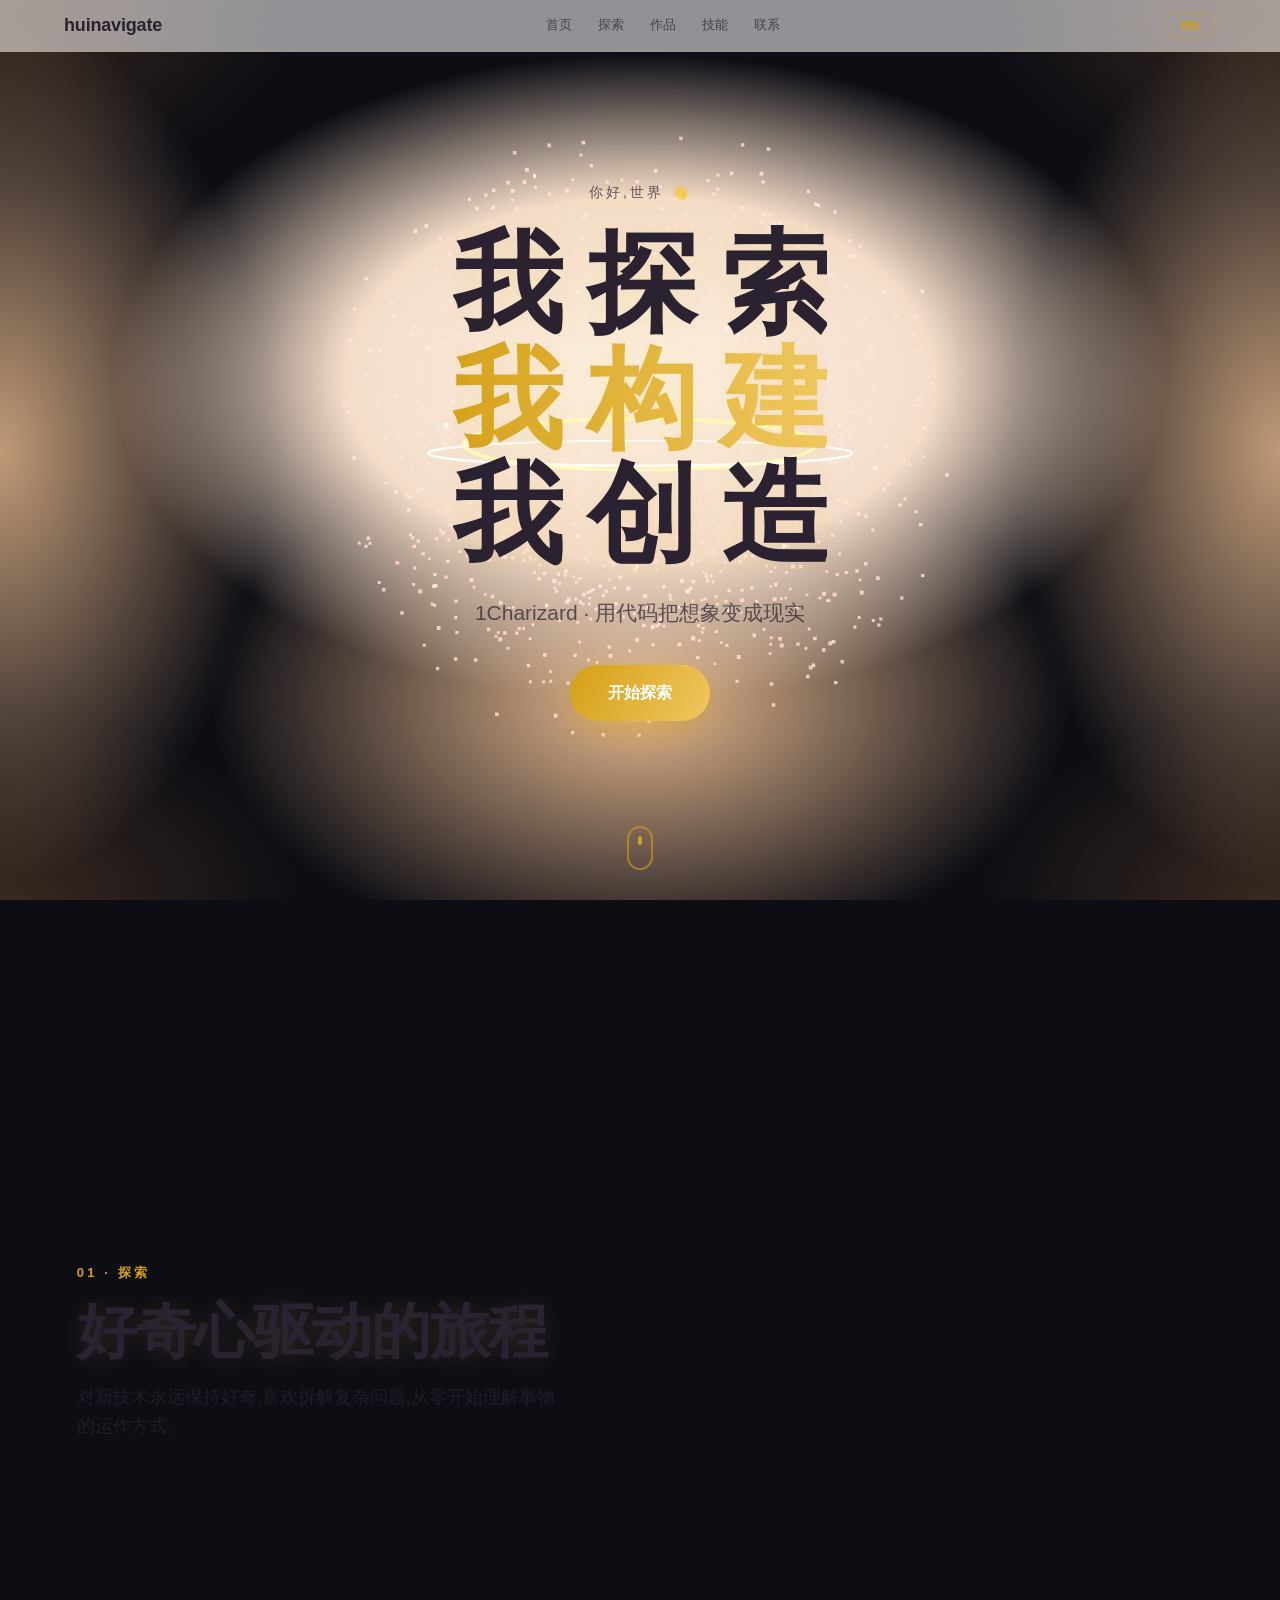
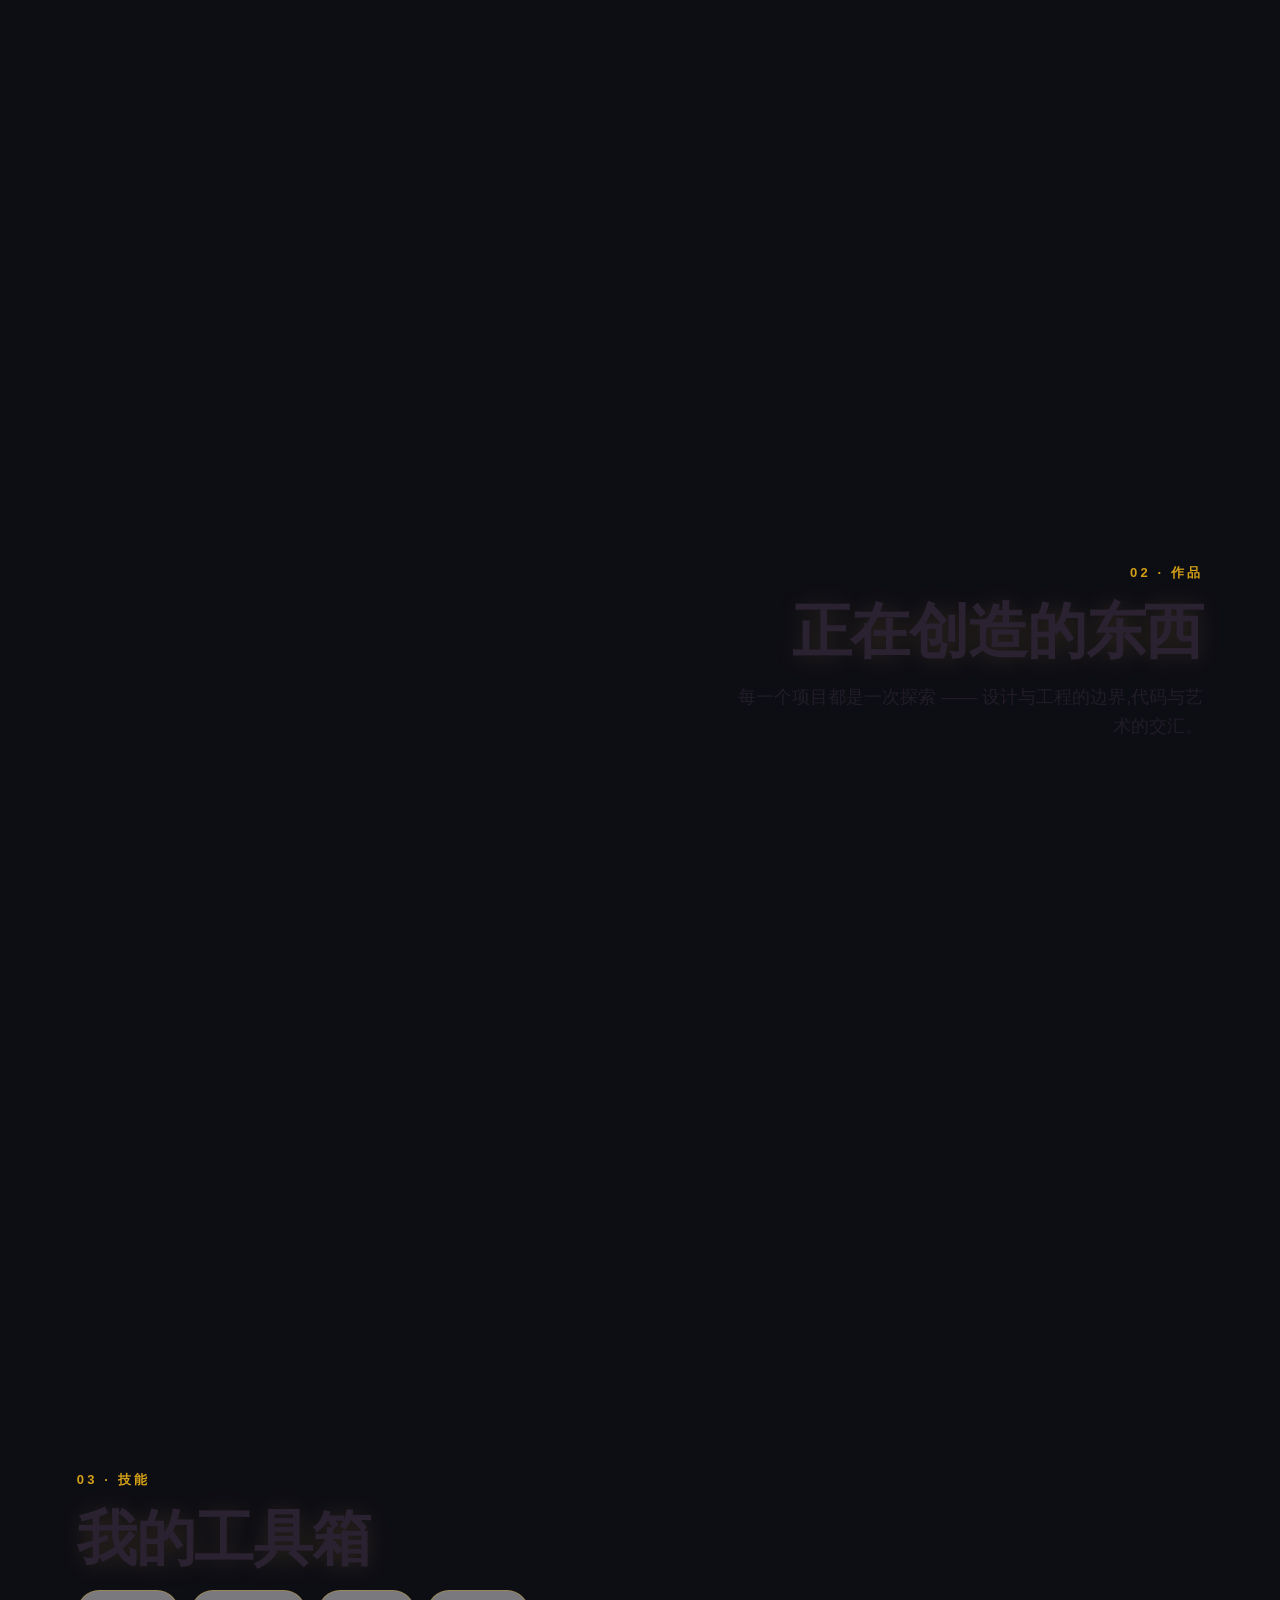
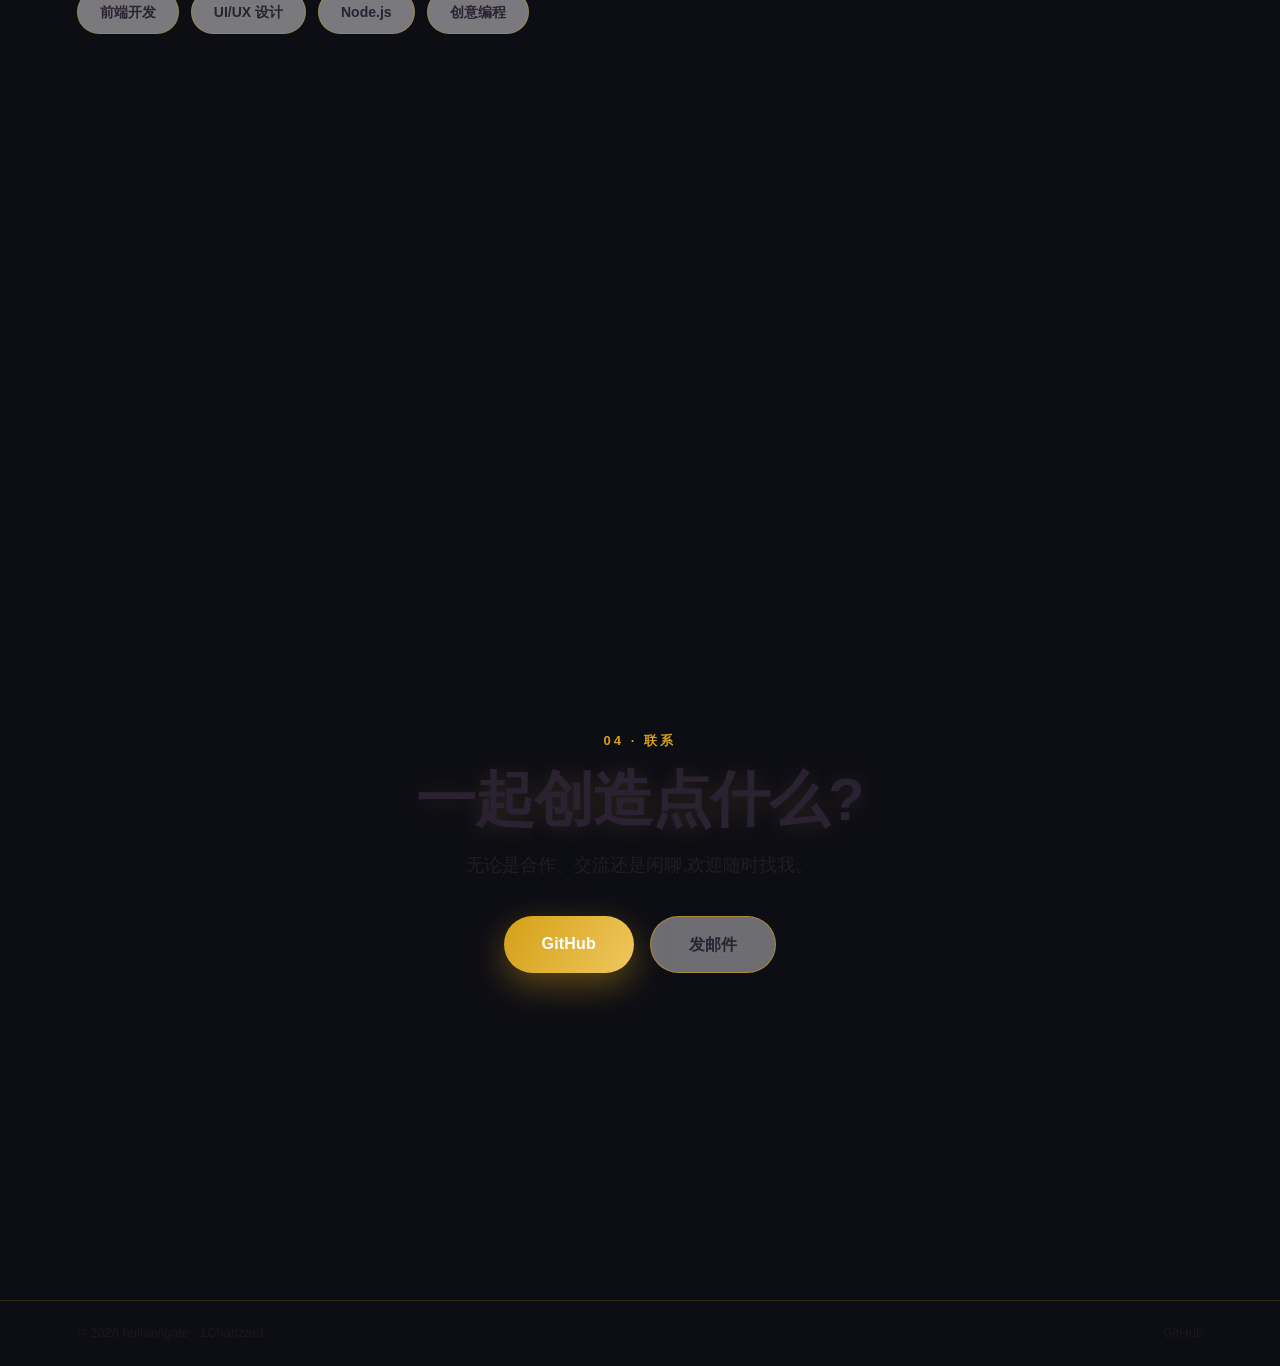
==== index.html @ be28b97f "v4: 3D particles + custom cursor + ripple + opening animation - three.js particle field (pink/gold/p" ====
<!DOCTYPE html>
<html lang="zh-CN">
<head>
  <meta charset="UTF-8">
  <meta name="viewport" content="width=device-width, initial-scale=1.0">
  <title>huinavigate — 1Charizard</title>
  <meta name="description" content="1Charizard 的沉浸式 3D 个人主页 — 探索、构建、创造。">
  <link rel="icon" href="data:image/svg+xml,<svg xmlns='http://www.w3.org/2000/svg' viewBox='0 0 100 100'><text y='.9em' font-size='90'>🪂</text></svg>">
  <link rel="stylesheet" href="styles.css">
</head>
<body>

  <!-- 全屏渐变背景(水晶感) -->
  <div class="bg-scene" aria-hidden="true"></div>
  <!-- 3D 粒子层 (three.js, 透明) -->
  <canvas id="scene-canvas" aria-hidden="true"></canvas>
  <!-- 金色光斑跟随 -->
  <div class="bg-glow-spot" aria-hidden="true"></div>
  <!-- 桌面端自定义光标 -->
  <div class="cursor" id="cursor" aria-hidden="true"><span></span></div>

  <!-- 加载幕布 + 进度 -->
  <div id="curtain" aria-hidden="true">
    <div class="curtain-inner">
      <span class="curtain-brand">huinavigate</span>
      <div class="curtain-bar"><i></i></div>
      <div class="curtain-pct" id="curtainPct">0%</div>
    </div>
  </div>

  <!-- 内容层 -->
  <main id="content" class="content">

    <!-- ============ CHAPTER 1 · HERO ============ -->
    <section class="chapter hero-ch" id="ch1" data-ch="0">
      <div class="ch-inner center">
        <p class="ch-eyebrow" data-i18n="hero.eyebrow">你好,世界 👋</p>
        <h1 class="ch-title">
          <span class="t-line"><span class="t-word" data-i18n="hero.line1">我 探 索</span></span>
          <span class="t-line"><span class="t-word grad" data-i18n="hero.line2">我 构 建</span></span>
          <span class="t-line"><span class="t-word" data-i18n="hero.line3">我 创 造</span></span>
        </h1>
        <p class="ch-sub" data-i18n="hero.sub">1Charizard · 用代码把想象变成现实</p>
        <div class="ch-cta">
          <a class="btn btn-primary" href="#ch2" data-i18n="hero.cta">开始探索</a>
        </div>
      </div>
      <div class="scroll-hint" aria-hidden="true"><span></span></div>
    </section>

    <!-- ============ CHAPTER 2 · EXPLORE ============ -->
    <section class="chapter ch2" id="ch2" data-ch="1">
      <div class="ch-inner left">
        <p class="ch-tag" data-i18n="ch2.tag">01 · 探索</p>
        <h2 class="ch-heading" data-i18n="ch2.title">好奇心驱动的旅程</h2>
        <p class="ch-desc" data-i18n="ch2.desc">对新技术永远保持好奇,喜欢拆解复杂问题,从零开始理解事物的运作方式。</p>
      </div>
    </section>

    <!-- ============ CHAPTER 3 · WORKS ============ -->
    <section class="chapter ch3" id="ch3" data-ch="2">
      <div class="ch-inner right">
        <p class="ch-tag" data-i18n="ch3.tag">02 · 作品</p>
        <h2 class="ch-heading" data-i18n="ch3.title">正在创造的东西</h2>
        <p class="ch-desc" data-i18n="ch3.desc">每一个项目都是一次探索 —— 设计与工程的边界,代码与艺术的交汇。</p>
      </div>
    </section>

    <!-- ============ CHAPTER 4 · SKILLS ============ -->
    <section class="chapter ch4" id="ch4" data-ch="3">
      <div class="ch-inner left">
        <p class="ch-tag" data-i18n="ch4.tag">03 · 技能</p>
        <h2 class="ch-heading" data-i18n="ch4.title">我的工具箱</h2>
        <div class="skill-chips">
          <span class="chip" data-i18n="skills.s1">前端开发</span>
          <span class="chip" data-i18n="skills.s2">UI/UX 设计</span>
          <span class="chip" data-i18n="skills.s3">Node.js</span>
          <span class="chip" data-i18n="skills.s4">创意编程</span>
        </div>
      </div>
    </section>

    <!-- ============ CHAPTER 5 · CONTACT ============ -->
    <section class="chapter ch5" id="ch5" data-ch="4">
      <div class="ch-inner center">
        <p class="ch-tag" data-i18n="ch5.tag">04 · 联系</p>
        <h2 class="ch-heading" data-i18n="ch5.title">一起创造点什么?</h2>
        <p class="ch-desc" data-i18n="ch5.desc">无论是合作、交流还是闲聊,欢迎随时找我。</p>
        <div class="ch-cta">
          <a class="btn btn-primary" href="https://github.com/1Charizard" target="_blank" rel="noopener">GitHub</a>
          <a class="btn btn-ghost" href="mailto:1Charizard@users.noreply.github.com" data-i18n="ch5.email">发邮件</a>
        </div>
      </div>
    </section>

    <!-- 导航(吸顶) -->
    <header class="nav" id="nav">
      <nav class="nav-inner">
        <a class="nav-logo" href="#ch1">huinavigate</a>
        <div class="nav-links">
          <a href="#ch1" data-i18n="nav.home">首页</a>
          <a href="#ch2" data-i18n="nav.explore">探索</a>
          <a href="#ch3" data-i18n="nav.works">作品</a>
          <a href="#ch4" data-i18n="nav.skills">技能</a>
          <a href="#ch5" data-i18n="nav.contact">联系</a>
        </div>
        <div class="nav-right">
          <button class="lang-toggle" id="langToggle" aria-label="切换语言">EN</button>
        </div>
      </nav>
    </header>

    <footer class="footer">
      <p>© <span id="year"></span> huinavigate · 1Charizard</p>
      <p><a href="https://github.com/1Charizard" target="_blank" rel="noopener">GitHub</a></p>
    </footer>
  </main>

  <!-- GSAP (UMD: attaches to window) — plain scripts -->
  <script src="vendor/gsap.js"></script>
  <script src="vendor/ScrollTrigger.js"></script>
  <!-- 3D 场景 + 背景渐变 (ESM, three via relative path) -->
  <script type="module" src="scene.js"></script>
  <!-- 界面逻辑 (plain script: loading / i18n / nav / cursor / ripple) -->
  <script src="main.js"></script>
</body>
</html>
---- styles.css ----
/* ============================================================
   huinavigate — 粉嫩水晶渐变个人主页
   全面屏渐变背景(外深内亮、四面水晶感晕染)+ 金色点缀
   ============================================================ */
:root {
  --font: -apple-system, BlinkMacSystemFont, "SF Pro Display", "SF Pro Text",
          "Helvetica Neue", "PingFang SC", "Hiragino Sans GB",
          "Microsoft YaHei", "Segoe UI", Roboto, sans-serif;

  /* 背景渐变主色(滚动时会通过 JS 更新) */
  --bg-corner: #1a1a24;        /* 四角深色 */
  --bg-edge: #8b9bb2;          /* 边缘灰蓝晕 */
  --bg-glow: #eadee2;          /* 中心粉白 */
  --bg-pink: #e7d3c9;          /* 粉肤 */
  --bg-rose: #d8bcd1;          /* 粉红 */

  /* 文字(粉底上清晰) */
  --ink: #2a2230;
  --ink-soft: rgba(42, 34, 48, 0.72);
  --ink-faint: rgba(42, 34, 48, 0.5);

  /* 金色点缀 */
  --gold: #d4a017;
  --gold-light: #f0c75e;
  --gold-soft: rgba(212, 160, 23, 0.18);

  --nav-h: 52px;
}

* { margin: 0; padding: 0; box-sizing: border-box; }

html { scroll-behavior: smooth; }

body {
  font-family: var(--font);
  background: #0d0d14;
  color: var(--ink);
  line-height: 1.6;
  -webkit-font-smoothing: antialiased;
  overflow-x: hidden;
  min-height: 100vh;
  transition: background 0.6s ease;
}

a { color: inherit; text-decoration: none; }
button { font-family: inherit; cursor: pointer; border: none; background: none; }
::selection { background: var(--gold); color: #fff; }

/* ============================================================
   全面屏渐变背景(水晶感: 外深内亮 + 四面边缘晕染)
   多层 radial-gradient 叠加, JS 滚动驱动变色
   ============================================================ */
.bg-scene {
  position: fixed; inset: 0; z-index: -2;
  background:
    /* 中心粉嫩亮区(主光) */
    radial-gradient(ellipse 55% 48% at 50% 42%,
      var(--bg-glow) 0%, var(--bg-pink) 42%, transparent 75%),
    /* 粉红晕染(下部) */
    radial-gradient(ellipse 48% 42% at 50% 78%,
      var(--bg-rose) 0%, transparent 70%),
    /* 左缘水晶晕 */
    radial-gradient(ellipse 26% 60% at 0% 50%,
      var(--bg-edge) 0%, transparent 80%),
    /* 右缘水晶晕 */
    radial-gradient(ellipse 26% 60% at 100% 50%,
      var(--bg-edge) 0%, transparent 80%),
    /* 四角深色压边 */
    radial-gradient(ellipse 34% 30% at 0% 0%, var(--bg-corner) 0%, transparent 70%),
    radial-gradient(ellipse 34% 30% at 100% 0%, var(--bg-corner) 0%, transparent 70%),
    radial-gradient(ellipse 34% 30% at 0% 100%, var(--bg-corner) 0%, transparent 70%),
    radial-gradient(ellipse 34% 30% at 100% 100%, var(--bg-corner) 0%, transparent 70%),
    /* 基底 */
    #0d0d14;
  transition: opacity 0.8s ease;
}

/* 鼠标光斑(金色柔光,JS 跟随) */
.bg-glow-spot {
  position: fixed; inset: 0; z-index: -1;
  pointer-events: none;
  background: radial-gradient(340px circle at var(--mx, 50%) var(--my, 40%),
    rgba(240, 199, 94, 0.10) 0%, transparent 70%);
  transition: background 0.15s ease;
}

/* 3D 粒子 canvas(渐变之上,内容之下) */
#scene-canvas {
  position: fixed; inset: 0; z-index: -1;
  width: 100%; height: 100%;
  display: block;
  pointer-events: none;
}
/* WebGL 不可用时隐藏 canvas */
body.no-scene #scene-canvas { display: none; }

/* 背景入场:暗 → 亮 光效扩散(配合幕布消失) */
.bg-scene {
  animation: scene-in 1.8s cubic-bezier(0.16, 1, 0.3, 1) 0.2s backwards;
}
@keyframes scene-in {
  from { opacity: 0; transform: scale(1.12); filter: brightness(0.4); }
  to { opacity: 1; transform: scale(1); filter: brightness(1); }
}

/* ============================================================
   加载幕布
   ============================================================ */
#curtain {
  position: fixed; inset: 0; z-index: 3000;
  background: linear-gradient(160deg, #1a1a24 0%, #2a2230 55%, #3a2a33 100%);
  display: flex; align-items: center; justify-content: center;
  transition: transform 1s cubic-bezier(0.77, 0, 0.18, 1) 0.15s;
}
#curtain.done { transform: translateY(-100%); }
.curtain-inner { text-align: center; }
.curtain-brand {
  font-size: clamp(34px, 7vw, 64px);
  font-weight: 800; letter-spacing: -0.02em;
  background: linear-gradient(120deg, #f0c75e 20%, #eadee2 50%, #d8bcd1 80%);
  background-size: 200% auto;
  -webkit-background-clip: text; background-clip: text;
  -webkit-text-fill-color: transparent;
  animation: shimmer-text 2.4s linear infinite;
}
@keyframes shimmer-text { to { background-position: 200% center; } }
.curtain-bar {
  width: 220px; height: 3px; margin: 20px auto 0; border-radius: 3px;
  background: rgba(255, 255, 255, 0.12); overflow: hidden;
}
.curtain-bar i {
  display: block; width: 40%; height: 100%; border-radius: 3px;
  background: linear-gradient(90deg, transparent, #f0c75e, transparent);
  animation: bar-slide 1.1s ease-in-out infinite;
}
@keyframes bar-slide { 0% { transform: translateX(-120%); } 100% { transform: translateX(320%); } }
.curtain-pct {
  margin-top: 14px; font-size: 13px; letter-spacing: 0.3em;
  color: rgba(255, 255, 255, 0.5); font-variant-numeric: tabular-nums;
}

/* ============================================================
   内容层
   ============================================================ */
.content {
  position: relative; z-index: 1;
  opacity: 0;
  transition: opacity 0.8s ease;
}
.content.entered { opacity: 1; }

/* ============================================================
   章节
   ============================================================ */
.chapter {
  position: relative;
  min-height: 100vh;
  display: flex; align-items: center;
  padding: 0 clamp(20px, 6vw, 90px);
}
.ch-inner { max-width: 640px; pointer-events: auto; }

.ch-inner.center { margin: 0 auto; text-align: center; }
.ch-inner.left { margin-right: auto; }
.ch-inner.right { margin-left: auto; text-align: right; }

.ch-eyebrow {
  display: inline-block; font-size: 14px; letter-spacing: 0.22em;
  text-transform: uppercase; color: var(--ink-soft);
  margin-bottom: 22px;
}
.ch-title {
  font-size: clamp(52px, 9vw, 110px);
  font-weight: 800; line-height: 1.05; letter-spacing: -0.03em;
  color: var(--ink);
  text-shadow: 0 2px 30px rgba(240, 199, 94, 0.18);
}
.t-line { display: block; overflow: hidden; }
.t-word {
  display: inline-block;
  opacity: 0; transform: translateY(110%);
  animation: line-up 0.9s cubic-bezier(0.16, 1, 0.3, 1) forwards;
  animation-delay: calc(var(--i, 0) * 0.14s + 2.2s);
}
.t-line:nth-child(1) .t-word { --i: 1; }
.t-line:nth-child(2) .t-word { --i: 2; }
.t-line:nth-child(3) .t-word { --i: 3; }
@keyframes line-up {
  from { transform: translateY(110%); opacity: 0; }
  to { transform: translateY(0); opacity: 1; }
}
.t-word.grad {
  background: linear-gradient(90deg, #d4a017, #f0c75e, #d8bcd1, #d4a017);
  background-size: 300% 100%;
  -webkit-background-clip: text; background-clip: text;
  -webkit-text-fill-color: transparent;
  animation: line-up 0.9s cubic-bezier(0.16, 1, 0.3, 1) forwards, grad-flow 6s linear infinite;
  animation-delay: calc(var(--i, 0) * 0.14s + 2.2s), 3.2s;
}
@keyframes grad-flow { to { background-position: 300% center; } }

.ch-sub {
  margin-top: 24px; font-size: clamp(16px, 2.2vw, 21px);
  color: var(--ink-soft);
  opacity: 0; animation: fade-up 0.8s ease 3.0s forwards;
}
@keyframes fade-up { from { opacity: 0; transform: translateY(14px); } to { opacity: 1; transform: none; } }

.ch-tag {
  font-size: 13px; font-weight: 700; letter-spacing: 0.24em;
  text-transform: uppercase; color: var(--gold); margin-bottom: 14px;
  display: inline-block;
}
.ch-heading {
  font-size: clamp(34px, 5.4vw, 60px);
  font-weight: 800; letter-spacing: -0.02em; line-height: 1.12;
  color: var(--ink);
  text-shadow: 0 2px 24px rgba(240, 199, 94, 0.14);
  margin-bottom: 18px;
}
.ch-desc {
  color: var(--ink-soft);
  font-size: clamp(15px, 1.8vw, 18px);
  max-width: 480px;
}
.ch-inner.right .ch-desc { margin-left: auto; }

/* 技能 chips */
.skill-chips { display: flex; flex-wrap: wrap; gap: 12px; margin-top: 10px; }
.chip {
  font-size: 14px; font-weight: 600;
  color: var(--ink);
  background: rgba(255, 255, 255, 0.45);
  border: 1px solid rgba(212, 160, 23, 0.35);
  -webkit-backdrop-filter: blur(12px); backdrop-filter: blur(12px);
  padding: 10px 22px; border-radius: 980px;
  transition: transform 0.3s ease, background 0.3s ease, box-shadow 0.3s ease, border-color 0.3s ease;
}
.chip:hover {
  transform: translateY(-3px) scale(1.04);
  background: rgba(240, 199, 94, 0.22);
  border-color: var(--gold);
  box-shadow: 0 10px 30px rgba(212, 160, 23, 0.25);
}

/* 按钮(玻璃拟态 + 金色描边) */
.ch-cta { margin-top: 36px; display: flex; gap: 16px; justify-content: center; flex-wrap: wrap; }
.ch-inner.left .ch-cta, .ch-inner.right .ch-cta { justify-content: flex-start; }
.btn {
  display: inline-block; padding: 15px 38px; border-radius: 980px;
  font-size: 16px; font-weight: 600; letter-spacing: 0.01em;
  transition: transform 0.3s cubic-bezier(0.16, 1, 0.3, 1), box-shadow 0.3s ease, background 0.3s ease;
  opacity: 0; animation: fade-up 0.8s ease 3.4s forwards;
}
.btn-primary {
  background: linear-gradient(120deg, #d4a017, #f0c75e);
  color: #fff;
  box-shadow: 0 12px 34px rgba(212, 160, 23, 0.4);
}
.btn-primary:hover {
  transform: scale(1.05);
  box-shadow: 0 18px 46px rgba(240, 199, 94, 0.55);
  filter: brightness(1.05);
}
.btn-ghost {
  border: 1.5px solid rgba(212, 160, 23, 0.6);
  color: var(--ink);
  background: rgba(255, 255, 255, 0.4);
  -webkit-backdrop-filter: blur(10px); backdrop-filter: blur(10px);
}
.btn-ghost:hover {
  background: rgba(240, 199, 94, 0.2);
  transform: scale(1.05);
  border-color: var(--gold);
}

/* 滚动指示器(金色) */
.scroll-hint {
  position: absolute; bottom: 30px; left: 50%; transform: translateX(-50%);
  width: 26px; height: 44px; border: 2px solid rgba(212, 160, 23, 0.6);
  border-radius: 20px; display: flex; justify-content: center; padding-top: 8px;
  opacity: 0; animation: fade-in 1s ease 3.6s forwards;
}
@keyframes fade-in { to { opacity: 1; } }
.scroll-hint span {
  width: 4px; height: 9px; border-radius: 4px; background: var(--gold);
  animation: scroll-dot 1.6s ease-in-out infinite;
}
@keyframes scroll-dot {
  0% { transform: translateY(0); opacity: 1; }
  70% { transform: translateY(16px); opacity: 0; }
  100% { transform: translateY(0); opacity: 0; }
}

/* ============================================================
   导航(毛玻璃 + 粉底适配)
   ============================================================ */
.nav {
  position: fixed; top: 0; left: 0; right: 0; z-index: 2000;
  height: var(--nav-h);
  background: rgba(255, 255, 255, 0.55);
  -webkit-backdrop-filter: saturate(180%) blur(18px);
  backdrop-filter: saturate(180%) blur(18px);
  border-bottom: 1px solid rgba(212, 160, 23, 0.18);
  opacity: 0; transform: translateY(-8px);
  transition: opacity 0.6s ease 2.6s, transform 0.6s ease 2.6s, background 0.3s ease;
}
body.ready .nav { opacity: 1; transform: none; }
.nav.scrolled { background: rgba(255, 255, 255, 0.75); box-shadow: 0 4px 24px rgba(212, 160, 23, 0.1); }
.nav-inner {
  max-width: 1200px; height: 100%; margin: 0 auto; padding: 0 24px;
  display: flex; align-items: center; justify-content: space-between; gap: 20px;
}
.nav-logo { font-size: 18px; font-weight: 800; letter-spacing: -0.01em; color: var(--ink); }
.nav-links { display: flex; gap: 26px; }
.nav-links a {
  font-size: 13px; color: var(--ink-soft);
  position: relative; padding: 4px 0;
  transition: color 0.25s ease;
}
.nav-links a::after {
  content: ""; position: absolute; left: 0; bottom: -2px;
  width: 100%; height: 2px; border-radius: 2px;
  background: var(--gold);
  transform: scaleX(0); transform-origin: right;
  transition: transform 0.3s cubic-bezier(0.65, 0, 0.35, 1);
}
.nav-links a:hover { color: var(--ink); }
.nav-links a:hover::after { transform: scaleX(1); transform-origin: left; }
.nav-right { display: flex; align-items: center; }
.lang-toggle {
  font-size: 13px; font-weight: 700; color: var(--gold);
  border: 1px solid rgba(212, 160, 23, 0.5);
  padding: 5px 16px; border-radius: 980px;
  transition: background 0.25s ease, color 0.25s ease;
}
.lang-toggle:hover { background: var(--gold); color: #fff; }

/* ============================================================
   页脚
   ============================================================ */
.footer {
  position: relative; z-index: 1;
  display: flex; justify-content: space-between; align-items: center;
  gap: 12px; flex-wrap: wrap;
  padding: 22px clamp(20px, 6vw, 90px);
  color: var(--ink-faint); font-size: 13px;
  border-top: 1px solid rgba(212, 160, 23, 0.18);
}
.footer a:hover { color: var(--gold); }

/* ============================================================
   Reduced motion
   ============================================================ */
@media (prefers-reduced-motion: reduce) {
  * { animation-duration: 0.01ms !important; animation-iteration-count: 1 !important; transition-duration: 0.01ms !important; }
  .t-word, .ch-sub, .btn, .scroll-hint, .nav { opacity: 1; transform: none; }
}

/* ============================================================
   自定义光标(桌面端, JS 启用 has-cursor)
   ============================================================ */
body.has-cursor, body.has-cursor * { cursor: none !important; }

.cursor {
  position: fixed; top: 0; left: 0;
  width: 44px; height: 44px;
  z-index: 4000;
  pointer-events: none;
  opacity: 0;
  transition: opacity 0.4s ease;
}
body.ready .cursor { opacity: 1; }
.cursor span {
  position: absolute; inset: 0;
  border: 1.6px solid rgba(240, 199, 94, 0.85);
  border-radius: 50%;
  transition: transform 0.3s cubic-bezier(0.16, 1, 0.3, 1), border-color 0.3s ease, background 0.3s ease;
}
/* 中心小点 */
.cursor::after {
  content: ""; position: absolute;
  width: 5px; height: 5px; border-radius: 50%;
  background: #f0c75e;
  top: 50%; left: 50%;
  transform: translate(-50%, -50%);
  transition: transform 0.25s ease;
}
.cursor.cursor-hover span {
  transform: scale(1.5);
  border-color: #f0c75e;
  background: rgba(240, 199, 94, 0.12);
}
.cursor.cursor-down span {
  transform: scale(0.8);
  background: rgba(240, 199, 94, 0.3);
}

/* ============================================================
   按钮波纹(点击)
   ============================================================ */
.btn, .chip, .lang-toggle { position: relative; overflow: hidden; }
.ripple {
  position: absolute;
  border-radius: 50%;
  background: radial-gradient(circle, rgba(240, 199, 94, 0.5) 0%, rgba(240, 199, 94, 0) 70%);
  transform: scale(0);
  animation: ripple 0.6s ease-out forwards;
  pointer-events: none;
}
@keyframes ripple {
  to { transform: scale(1); opacity: 0; }
}

/* 按钮悬停增强(弹性 + 金色光) */
.btn-primary:hover { animation: btn-pulse 0.5s ease; }
@keyframes btn-pulse {
  0% { transform: scale(1); }
  40% { transform: scale(1.06); }
  100% { transform: scale(1.04); }
}

/* 触屏设备禁用自定义光标 */
@media (pointer: coarse) {
  .cursor { display: none !important; }
  body.has-cursor, body.has-cursor * { cursor: auto !important; }
}
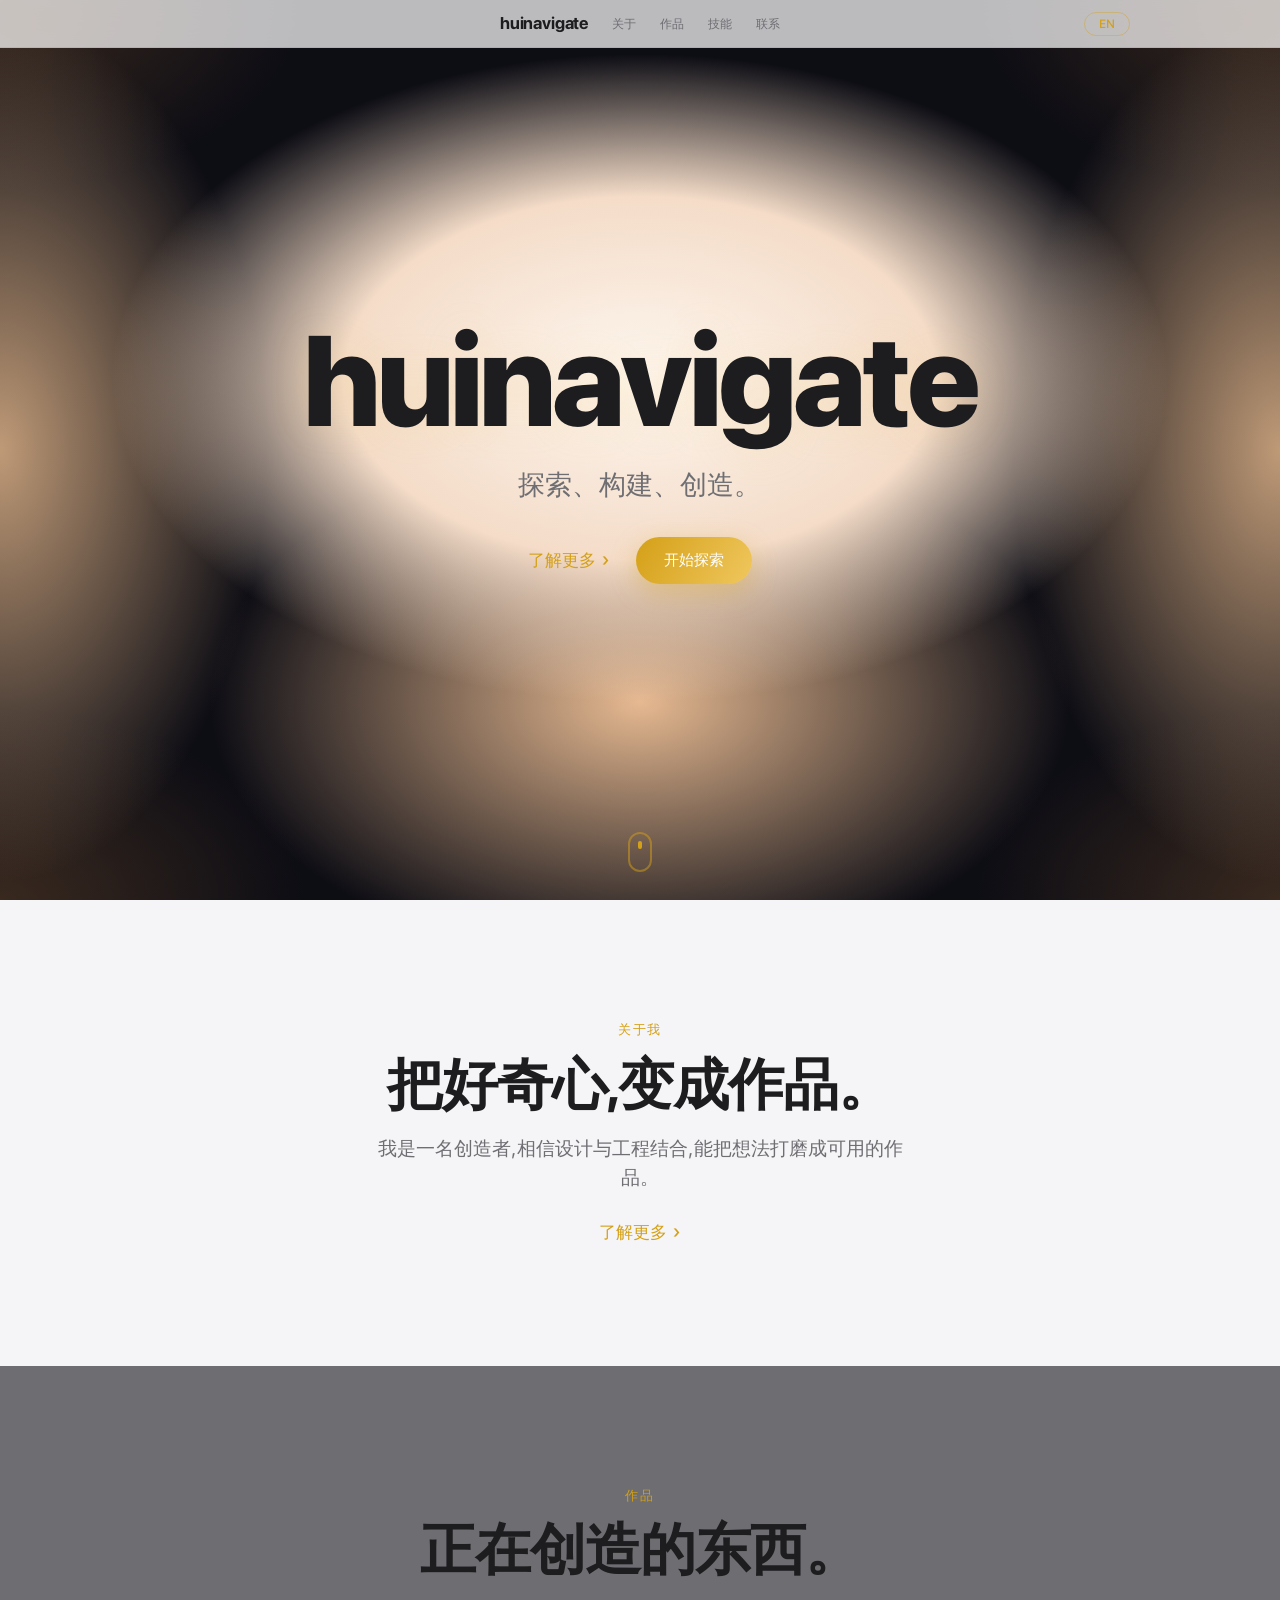
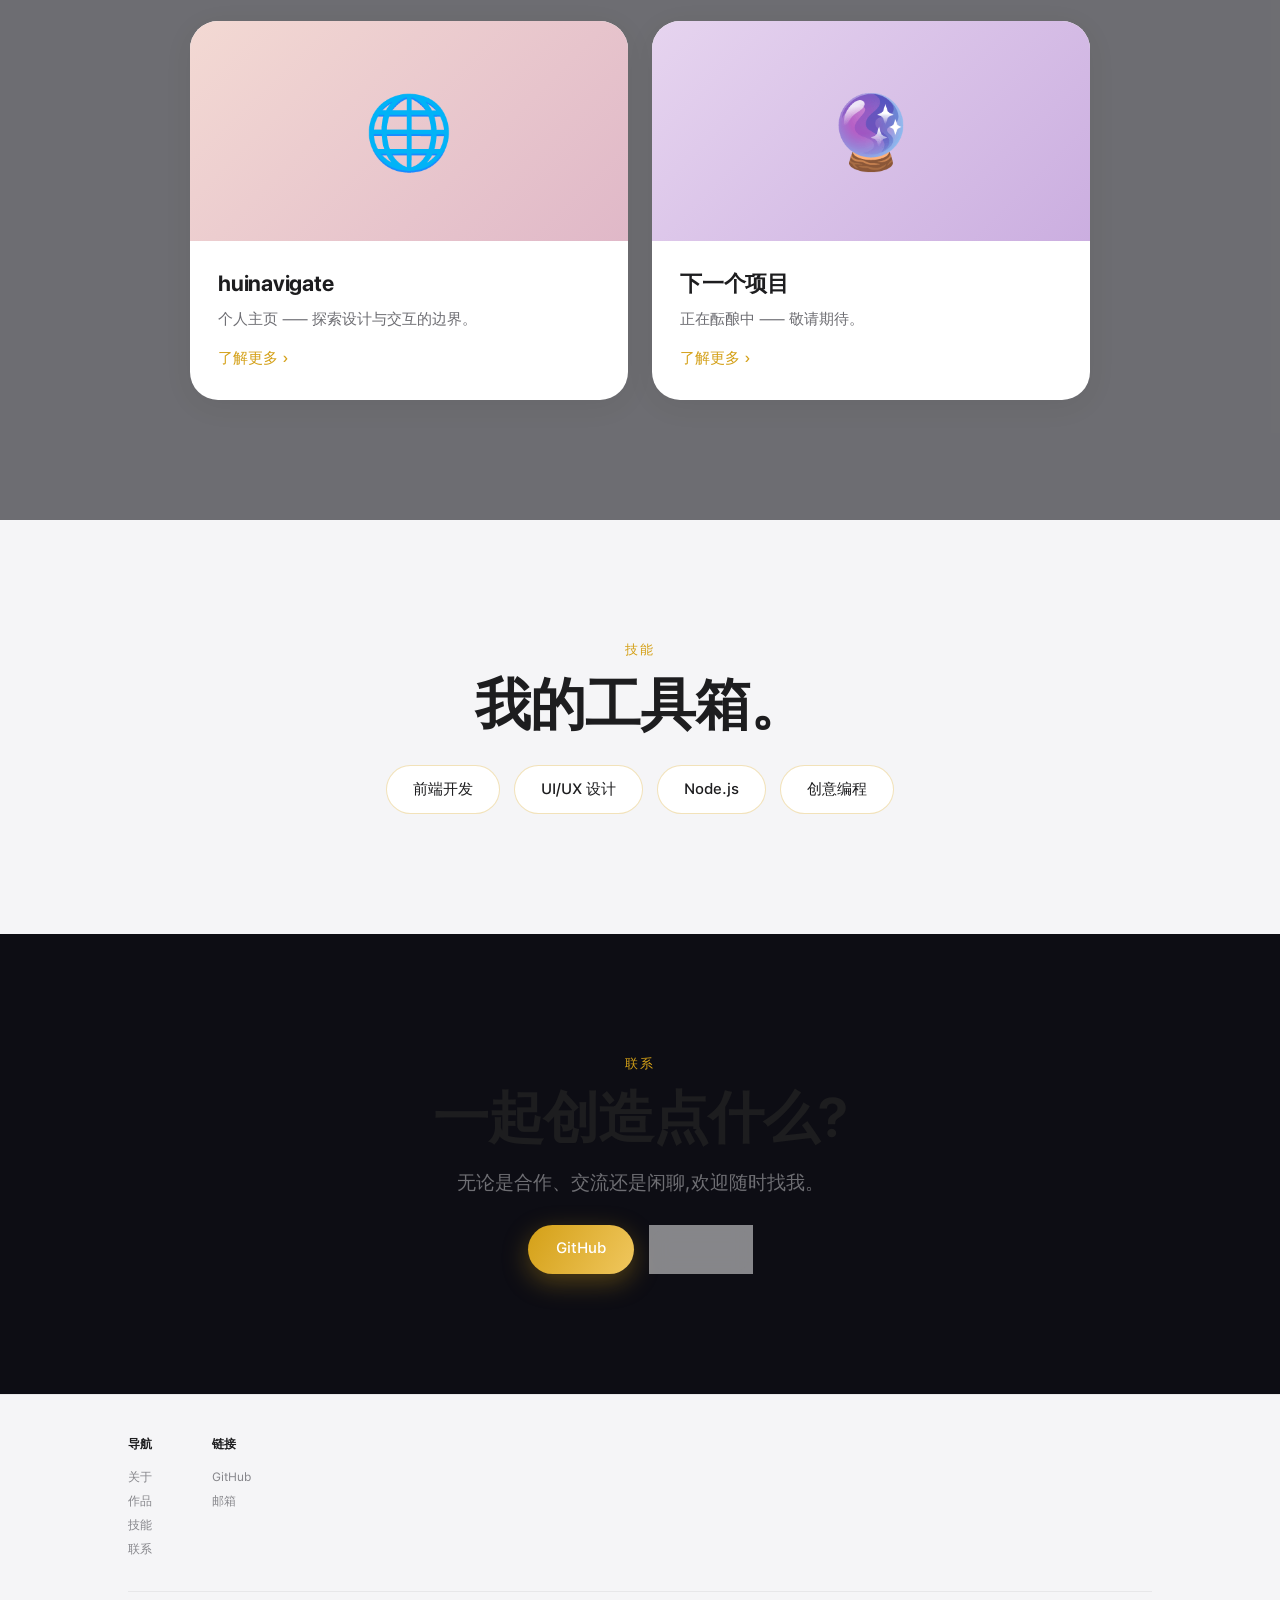
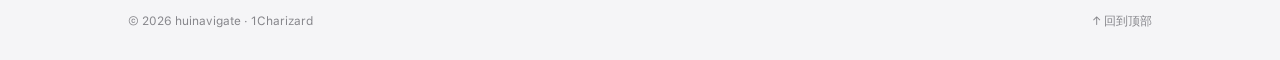
==== commit 4484e606: "v5: Apple-style layout + SF Pro fonts + pink-gold palette - SF Pro Display (Regular/Bold/Heavy) + SF" ====
--- a/index.html
+++ b/index.html
@@ -4,74 +4,96 @@
   <meta charset="UTF-8">
   <meta name="viewport" content="width=device-width, initial-scale=1.0">
   <title>huinavigate — 1Charizard</title>
-  <meta name="description" content="1Charizard 的沉浸式 3D 个人主页 — 探索、构建、创造。">
+  <meta name="description" content="huinavigate — 探索、构建、创造。1Charizard 的个人主页。">
   <link rel="icon" href="data:image/svg+xml,<svg xmlns='http://www.w3.org/2000/svg' viewBox='0 0 100 100'><text y='.9em' font-size='90'>🪂</text></svg>">
   <link rel="stylesheet" href="styles.css">
 </head>
 <body>
 
-  <!-- 全屏渐变背景(水晶感) -->
+  <!-- 全屏粉嫩水晶渐变背景 -->
   <div class="bg-scene" aria-hidden="true"></div>
-  <!-- 3D 粒子层 (three.js, 透明) -->
-  <canvas id="scene-canvas" aria-hidden="true"></canvas>
-  <!-- 金色光斑跟随 -->
-  <div class="bg-glow-spot" aria-hidden="true"></div>
-  <!-- 桌面端自定义光标 -->
-  <div class="cursor" id="cursor" aria-hidden="true"><span></span></div>
 
-  <!-- 加载幕布 + 进度 -->
+  <!-- 加载幕布 -->
   <div id="curtain" aria-hidden="true">
     <div class="curtain-inner">
       <span class="curtain-brand">huinavigate</span>
       <div class="curtain-bar"><i></i></div>
-      <div class="curtain-pct" id="curtainPct">0%</div>
     </div>
   </div>
 
-  <!-- 内容层 -->
+  <!-- 导航(苹果式:logo 居中 + 毛玻璃) -->
+  <header class="nav" id="nav">
+    <nav class="nav-inner">
+      <a class="nav-logo" href="#hero">huinavigate</a>
+      <div class="nav-links">
+        <a href="#about" data-i18n="nav.about">关于</a>
+        <a href="#works" data-i18n="nav.works">作品</a>
+        <a href="#skills" data-i18n="nav.skills">技能</a>
+        <a href="#contact" data-i18n="nav.contact">联系</a>
+      </div>
+      <button class="lang-toggle" id="langToggle" aria-label="切换语言">EN</button>
+    </nav>
+  </header>
+
   <main id="content" class="content">
 
-    <!-- ============ CHAPTER 1 · HERO ============ -->
-    <section class="chapter hero-ch" id="ch1" data-ch="0">
-      <div class="ch-inner center">
-        <p class="ch-eyebrow" data-i18n="hero.eyebrow">你好,世界 👋</p>
-        <h1 class="ch-title">
-          <span class="t-line"><span class="t-word" data-i18n="hero.line1">我 探 索</span></span>
-          <span class="t-line"><span class="t-word grad" data-i18n="hero.line2">我 构 建</span></span>
-          <span class="t-line"><span class="t-word" data-i18n="hero.line3">我 创 造</span></span>
+    <!-- ============ HERO(苹果式大标题) ============ -->
+    <section class="hero" id="hero">
+      <div class="hero-inner">
+        <h1 class="hero-title">
+          <span class="h-line">huinavigate</span>
         </h1>
-        <p class="ch-sub" data-i18n="hero.sub">1Charizard · 用代码把想象变成现实</p>
-        <div class="ch-cta">
-          <a class="btn btn-primary" href="#ch2" data-i18n="hero.cta">开始探索</a>
+        <p class="hero-sub" data-i18n="hero.sub">探索、构建、创造。</p>
+        <div class="hero-links">
+          <a class="link-arrow" href="#about" data-i18n="hero.learn">了解更多 <span class="arrow">›</span></a>
+          <a class="btn btn-primary" href="#contact" data-i18n="hero.cta">开始探索</a>
         </div>
       </div>
-      <div class="scroll-hint" aria-hidden="true"><span></span></div>
+      <div class="hero-scroll" aria-hidden="true"><span></span></div>
     </section>
 
-    <!-- ============ CHAPTER 2 · EXPLORE ============ -->
-    <section class="chapter ch2" id="ch2" data-ch="1">
-      <div class="ch-inner left">
-        <p class="ch-tag" data-i18n="ch2.tag">01 · 探索</p>
-        <h2 class="ch-heading" data-i18n="ch2.title">好奇心驱动的旅程</h2>
-        <p class="ch-desc" data-i18n="ch2.desc">对新技术永远保持好奇,喜欢拆解复杂问题,从零开始理解事物的运作方式。</p>
+    <!-- ============ ABOUT(浅灰底) ============ -->
+    <section class="section about" id="about">
+      <div class="section-inner">
+        <p class="section-eyebrow" data-i18n="about.eyebrow">关于我</p>
+        <h2 class="section-title" data-i18n="about.title">把好奇心,变成作品。</h2>
+        <p class="section-sub" data-i18n="about.sub">我是一名创造者,相信设计与工程结合,能把想法打磨成可用的作品。</p>
+        <a class="link-arrow" href="#works" data-i18n="about.learn">了解更多 <span class="arrow">›</span></a>
       </div>
     </section>
 
-    <!-- ============ CHAPTER 3 · WORKS ============ -->
-    <section class="chapter ch3" id="ch3" data-ch="2">
-      <div class="ch-inner right">
-        <p class="ch-tag" data-i18n="ch3.tag">02 · 作品</p>
-        <h2 class="ch-heading" data-i18n="ch3.title">正在创造的东西</h2>
-        <p class="ch-desc" data-i18n="ch3.desc">每一个项目都是一次探索 —— 设计与工程的边界,代码与艺术的交汇。</p>
+    <!-- ============ WORKS(白底) ============ -->
+    <section class="section works" id="works">
+      <div class="section-inner">
+        <p class="section-eyebrow" data-i18n="works.eyebrow">作品</p>
+        <h2 class="section-title" data-i18n="works.title">正在创造的东西。</h2>
+        <div class="cards">
+          <a class="card" href="#" >
+            <div class="card-visual v1" aria-hidden="true">🌐</div>
+            <div class="card-body">
+              <h3 data-i18n="works.c1t">huinavigate</h3>
+              <p data-i18n="works.c1d">个人主页 —— 探索设计与交互的边界。</p>
+              <span class="card-link" data-i18n="works.c1l">了解更多 <span class="arrow">›</span></span>
+            </div>
+          </a>
+          <a class="card" href="#">
+            <div class="card-visual v2" aria-hidden="true">🔮</div>
+            <div class="card-body">
+              <h3 data-i18n="works.c2t">下一个项目</h3>
+              <p data-i18n="works.c2d">正在酝酿中 —— 敬请期待。</p>
+              <span class="card-link" data-i18n="works.c2l">了解更多 <span class="arrow">›</span></span>
+            </div>
+          </a>
+        </div>
       </div>
     </section>
 
-    <!-- ============ CHAPTER 4 · SKILLS ============ -->
-    <section class="chapter ch4" id="ch4" data-ch="3">
-      <div class="ch-inner left">
-        <p class="ch-tag" data-i18n="ch4.tag">03 · 技能</p>
-        <h2 class="ch-heading" data-i18n="ch4.title">我的工具箱</h2>
-        <div class="skill-chips">
+    <!-- ============ SKILLS(浅灰底) ============ -->
+    <section class="section skills" id="skills">
+      <div class="section-inner">
+        <p class="section-eyebrow" data-i18n="skills.eyebrow">技能</p>
+        <h2 class="section-title" data-i18n="skills.title">我的工具箱。</h2>
+        <div class="chips">
           <span class="chip" data-i18n="skills.s1">前端开发</span>
           <span class="chip" data-i18n="skills.s2">UI/UX 设计</span>
           <span class="chip" data-i18n="skills.s3">Node.js</span>
@@ -80,48 +102,50 @@
       </div>
     </section>
 
-    <!-- ============ CHAPTER 5 · CONTACT ============ -->
-    <section class="chapter ch5" id="ch5" data-ch="4">
-      <div class="ch-inner center">
-        <p class="ch-tag" data-i18n="ch5.tag">04 · 联系</p>
-        <h2 class="ch-heading" data-i18n="ch5.title">一起创造点什么?</h2>
-        <p class="ch-desc" data-i18n="ch5.desc">无论是合作、交流还是闲聊,欢迎随时找我。</p>
-        <div class="ch-cta">
+    <!-- ============ CONTACT(粉嫩渐变底) ============ -->
+    <section class="section contact" id="contact">
+      <div class="section-inner">
+        <p class="section-eyebrow" data-i18n="contact.eyebrow">联系</p>
+        <h2 class="section-title" data-i18n="contact.title">一起创造点什么?</h2>
+        <p class="section-sub" data-i18n="contact.sub">无论是合作、交流还是闲聊,欢迎随时找我。</p>
+        <div class="contact-links">
           <a class="btn btn-primary" href="https://github.com/1Charizard" target="_blank" rel="noopener">GitHub</a>
-          <a class="btn btn-ghost" href="mailto:1Charizard@users.noreply.github.com" data-i18n="ch5.email">发邮件</a>
+          <a class="btn btn-ghost" href="mailto:1Charizard@users.noreply.github.com" data-i18n="contact.email">发邮件</a>
         </div>
       </div>
     </section>
 
-    <!-- 导航(吸顶) -->
-    <header class="nav" id="nav">
-      <nav class="nav-inner">
-        <a class="nav-logo" href="#ch1">huinavigate</a>
-        <div class="nav-links">
-          <a href="#ch1" data-i18n="nav.home">首页</a>
-          <a href="#ch2" data-i18n="nav.explore">探索</a>
-          <a href="#ch3" data-i18n="nav.works">作品</a>
-          <a href="#ch4" data-i18n="nav.skills">技能</a>
-          <a href="#ch5" data-i18n="nav.contact">联系</a>
+    <!-- ============ FOOTER(苹果式极简) ============ -->
+    <footer class="footer">
+      <div class="footer-inner">
+        <div class="footer-cols">
+          <div class="footer-col">
+            <h4 data-i18n="footer.nav">导航</h4>
+            <a href="#about" data-i18n="nav.about">关于</a>
+            <a href="#works" data-i18n="nav.works">作品</a>
+            <a href="#skills" data-i18n="nav.skills">技能</a>
+            <a href="#contact" data-i18n="nav.contact">联系</a>
+          </div>
+          <div class="footer-col">
+            <h4 data-i18n="footer.links">链接</h4>
+            <a href="https://github.com/1Charizard" target="_blank" rel="noopener">GitHub</a>
+            <a href="mailto:1Charizard@users.noreply.github.com" data-i18n="footer.email">邮箱</a>
+          </div>
         </div>
-        <div class="nav-right">
-          <button class="lang-toggle" id="langToggle" aria-label="切换语言">EN</button>
+        <div class="footer-bottom">
+          <p>© <span id="year"></span> huinavigate · 1Charizard</p>
+          <p><a href="#hero">↑ 回到顶部</a></p>
         </div>
-      </nav>
-    </header>
-
-    <footer class="footer">
-      <p>© <span id="year"></span> huinavigate · 1Charizard</p>
-      <p><a href="https://github.com/1Charizard" target="_blank" rel="noopener">GitHub</a></p>
+      </div>
     </footer>
   </main>
 
-  <!-- GSAP (UMD: attaches to window) — plain scripts -->
+  <!-- GSAP(仅用于渐变背景,UMD) -->
   <script src="vendor/gsap.js"></script>
   <script src="vendor/ScrollTrigger.js"></script>
-  <!-- 3D 场景 + 背景渐变 (ESM, three via relative path) -->
-  <script type="module" src="scene.js"></script>
-  <!-- 界面逻辑 (plain script: loading / i18n / nav / cursor / ripple) -->
+  <!-- 背景渐变(plain script) -->
+  <script src="scene.js"></script>
+  <!-- 界面逻辑(i18n / 加载 / 滚动渐入) -->
   <script src="main.js"></script>
 </body>
 </html>
--- a/styles.css
+++ b/styles.css
@@ -1,45 +1,73 @@
 /* ============================================================
-   huinavigate — 粉嫩水晶渐变个人主页
-   全面屏渐变背景(外深内亮、四面水晶感晕染)+ 金色点缀
-   ============================================================ */
+   huinavigate — Apple 官网排版 + 粉嫩金色 + SF Pro 字体
+   ============================================================ */
+
+/* ---------- SF Pro 字体 ---------- */
+@font-face {
+  font-family: "SF Pro Display";
+  src: url("vendor/fonts/SF-Pro-Display-Regular.otf") format("opentype");
+  font-weight: 400; font-display: swap;
+}
+@font-face {
+  font-family: "SF Pro Display";
+  src: url("vendor/fonts/SF-Pro-Display-Bold.otf") format("opentype");
+  font-weight: 700; font-display: swap;
+}
+@font-face {
+  font-family: "SF Pro Display";
+  src: url("vendor/fonts/SF-Pro-Display-Heavy.otf") format("opentype");
+  font-weight: 800; font-display: swap;
+}
+@font-face {
+  font-family: "SF Pro Text";
+  src: url("vendor/fonts/SF-Pro-Text-Regular.otf") format("opentype");
+  font-weight: 400; font-display: swap;
+}
+@font-face {
+  font-family: "SF Pro Text";
+  src: url("vendor/fonts/SF-Pro-Text-Medium.otf") format("opentype");
+  font-weight: 500; font-display: swap;
+}
+
 :root {
-  --font: -apple-system, BlinkMacSystemFont, "SF Pro Display", "SF Pro Text",
-          "Helvetica Neue", "PingFang SC", "Hiragino Sans GB",
-          "Microsoft YaHei", "Segoe UI", Roboto, sans-serif;
-
-  /* 背景渐变主色(滚动时会通过 JS 更新) */
-  --bg-corner: #1a1a24;        /* 四角深色 */
-  --bg-edge: #8b9bb2;          /* 边缘灰蓝晕 */
-  --bg-glow: #eadee2;          /* 中心粉白 */
-  --bg-pink: #e7d3c9;          /* 粉肤 */
-  --bg-rose: #d8bcd1;          /* 粉红 */
-
-  /* 文字(粉底上清晰) */
-  --ink: #2a2230;
-  --ink-soft: rgba(42, 34, 48, 0.72);
-  --ink-faint: rgba(42, 34, 48, 0.5);
+  --font-display: "SF Pro Display", -apple-system, BlinkMacSystemFont,
+    "PingFang SC", "Hiragino Sans GB", "Microsoft YaHei", sans-serif;
+  --font-text: "SF Pro Text", -apple-system, BlinkMacSystemFont,
+    "PingFang SC", "Hiragino Sans GB", "Microsoft YaHei", sans-serif;
+
+  /* 粉嫩水晶渐变(背景) */
+  --bg-corner: #2a2030;
+  --bg-edge: #8b9bb2;
+  --bg-glow: #fdf3f5;
+  --bg-pink: #f3d9d3;
+  --bg-rose: #e0b8c8;
+
+  /* 文字(苹果式中性灰) */
+  --ink: #1d1d1f;
+  --ink-soft: #6e6e73;
+  --ink-faint: #86868b;
 
   /* 金色点缀 */
   --gold: #d4a017;
   --gold-light: #f0c75e;
-  --gold-soft: rgba(212, 160, 23, 0.18);
-
-  --nav-h: 52px;
+
+  /* 苹果式灰底 */
+  --gray-bg: #f5f5f7;
+
+  --nav-h: 48px;
 }
 
 * { margin: 0; padding: 0; box-sizing: border-box; }
-
 html { scroll-behavior: smooth; }
 
 body {
-  font-family: var(--font);
+  font-family: var(--font-text);
   background: #0d0d14;
   color: var(--ink);
-  line-height: 1.6;
+  line-height: 1.5;
   -webkit-font-smoothing: antialiased;
   overflow-x: hidden;
   min-height: 100vh;
-  transition: background 0.6s ease;
 }
 
 a { color: inherit; text-decoration: none; }
@@ -47,60 +75,25 @@
 ::selection { background: var(--gold); color: #fff; }
 
 /* ============================================================
-   全面屏渐变背景(水晶感: 外深内亮 + 四面边缘晕染)
-   多层 radial-gradient 叠加, JS 滚动驱动变色
+   粉嫩水晶渐变背景(外深内亮、四面边缘晕染)
    ============================================================ */
 .bg-scene {
-  position: fixed; inset: 0; z-index: -2;
+  position: fixed; inset: 0; z-index: -1;
   background:
-    /* 中心粉嫩亮区(主光) */
     radial-gradient(ellipse 55% 48% at 50% 42%,
       var(--bg-glow) 0%, var(--bg-pink) 42%, transparent 75%),
-    /* 粉红晕染(下部) */
     radial-gradient(ellipse 48% 42% at 50% 78%,
       var(--bg-rose) 0%, transparent 70%),
-    /* 左缘水晶晕 */
     radial-gradient(ellipse 26% 60% at 0% 50%,
       var(--bg-edge) 0%, transparent 80%),
-    /* 右缘水晶晕 */
     radial-gradient(ellipse 26% 60% at 100% 50%,
       var(--bg-edge) 0%, transparent 80%),
-    /* 四角深色压边 */
     radial-gradient(ellipse 34% 30% at 0% 0%, var(--bg-corner) 0%, transparent 70%),
     radial-gradient(ellipse 34% 30% at 100% 0%, var(--bg-corner) 0%, transparent 70%),
     radial-gradient(ellipse 34% 30% at 0% 100%, var(--bg-corner) 0%, transparent 70%),
     radial-gradient(ellipse 34% 30% at 100% 100%, var(--bg-corner) 0%, transparent 70%),
-    /* 基底 */
     #0d0d14;
   transition: opacity 0.8s ease;
-}
-
-/* 鼠标光斑(金色柔光,JS 跟随) */
-.bg-glow-spot {
-  position: fixed; inset: 0; z-index: -1;
-  pointer-events: none;
-  background: radial-gradient(340px circle at var(--mx, 50%) var(--my, 40%),
-    rgba(240, 199, 94, 0.10) 0%, transparent 70%);
-  transition: background 0.15s ease;
-}
-
-/* 3D 粒子 canvas(渐变之上,内容之下) */
-#scene-canvas {
-  position: fixed; inset: 0; z-index: -1;
-  width: 100%; height: 100%;
-  display: block;
-  pointer-events: none;
-}
-/* WebGL 不可用时隐藏 canvas */
-body.no-scene #scene-canvas { display: none; }
-
-/* 背景入场:暗 → 亮 光效扩散(配合幕布消失) */
-.bg-scene {
-  animation: scene-in 1.8s cubic-bezier(0.16, 1, 0.3, 1) 0.2s backwards;
-}
-@keyframes scene-in {
-  from { opacity: 0; transform: scale(1.12); filter: brightness(0.4); }
-  to { opacity: 1; transform: scale(1); filter: brightness(1); }
 }
 
 /* ============================================================
@@ -115,6 +108,7 @@
 #curtain.done { transform: translateY(-100%); }
 .curtain-inner { text-align: center; }
 .curtain-brand {
+  font-family: var(--font-display);
   font-size: clamp(34px, 7vw, 64px);
   font-weight: 800; letter-spacing: -0.02em;
   background: linear-gradient(120deg, #f0c75e 20%, #eadee2 50%, #d8bcd1 80%);
@@ -134,294 +128,285 @@
   animation: bar-slide 1.1s ease-in-out infinite;
 }
 @keyframes bar-slide { 0% { transform: translateX(-120%); } 100% { transform: translateX(320%); } }
-.curtain-pct {
-  margin-top: 14px; font-size: 13px; letter-spacing: 0.3em;
-  color: rgba(255, 255, 255, 0.5); font-variant-numeric: tabular-nums;
-}
-
-/* ============================================================
-   内容层
-   ============================================================ */
-.content {
-  position: relative; z-index: 1;
-  opacity: 0;
-  transition: opacity 0.8s ease;
-}
-.content.entered { opacity: 1; }
-
-/* ============================================================
-   章节
-   ============================================================ */
-.chapter {
+
+/* ============================================================
+   导航(苹果式:毛玻璃 + logo 居中 + 细边框)
+   ============================================================ */
+.nav {
+  position: fixed; top: 0; left: 0; right: 0; z-index: 2000;
+  height: var(--nav-h);
+  background: rgba(255, 255, 255, 0.72);
+  -webkit-backdrop-filter: saturate(180%) blur(20px);
+  backdrop-filter: saturate(180%) blur(20px);
+  border-bottom: 1px solid rgba(0, 0, 0, 0.08);
+  opacity: 0; transform: translateY(-8px);
+  transition: opacity 0.6s ease 2s, transform 0.6s ease 2s, background 0.3s ease, box-shadow 0.3s ease;
+}
+body.ready .nav { opacity: 1; transform: none; }
+.nav.scrolled { background: rgba(255, 255, 255, 0.92); box-shadow: 0 1px 12px rgba(0, 0, 0, 0.06); }
+.nav-inner {
+  max-width: 1024px; height: 100%; margin: 0 auto; padding: 0 22px;
+  display: flex; align-items: center; justify-content: center; gap: 24px;
   position: relative;
+}
+.nav-logo {
+  font-family: var(--font-display);
+  font-size: 17px; font-weight: 700; letter-spacing: -0.01em;
+  color: var(--ink);
+}
+.nav-links { display: flex; gap: 24px; }
+.nav-links a {
+  font-family: var(--font-text);
+  font-size: 12px; color: var(--ink-soft);
+  position: relative; padding: 4px 0;
+  transition: color 0.25s ease;
+}
+.nav-links a::after {
+  content: ""; position: absolute; left: 0; bottom: -2px;
+  width: 100%; height: 1.5px; border-radius: 1px;
+  background: var(--gold);
+  transform: scaleX(0); transform-origin: right;
+  transition: transform 0.3s cubic-bezier(0.65, 0, 0.35, 1);
+}
+.nav-links a:hover { color: var(--ink); }
+.nav-links a:hover::after { transform: scaleX(1); transform-origin: left; }
+.lang-toggle {
+  position: absolute; right: 22px;
+  font-family: var(--font-text);
+  font-size: 12px; font-weight: 500; color: var(--gold);
+  border: 1px solid rgba(212, 160, 23, 0.4);
+  padding: 4px 14px; border-radius: 980px;
+  transition: background 0.25s ease, color 0.25s ease;
+}
+.lang-toggle:hover { background: var(--gold); color: #fff; }
+
+/* ============================================================
+   HERO(苹果式大标题)
+   ============================================================ */
+.hero {
   min-height: 100vh;
-  display: flex; align-items: center;
-  padding: 0 clamp(20px, 6vw, 90px);
-}
-.ch-inner { max-width: 640px; pointer-events: auto; }
-
-.ch-inner.center { margin: 0 auto; text-align: center; }
-.ch-inner.left { margin-right: auto; }
-.ch-inner.right { margin-left: auto; text-align: right; }
-
-.ch-eyebrow {
-  display: inline-block; font-size: 14px; letter-spacing: 0.22em;
-  text-transform: uppercase; color: var(--ink-soft);
-  margin-bottom: 22px;
-}
-.ch-title {
-  font-size: clamp(52px, 9vw, 110px);
-  font-weight: 800; line-height: 1.05; letter-spacing: -0.03em;
-  color: var(--ink);
-  text-shadow: 0 2px 30px rgba(240, 199, 94, 0.18);
-}
-.t-line { display: block; overflow: hidden; }
-.t-word {
-  display: inline-block;
-  opacity: 0; transform: translateY(110%);
-  animation: line-up 0.9s cubic-bezier(0.16, 1, 0.3, 1) forwards;
-  animation-delay: calc(var(--i, 0) * 0.14s + 2.2s);
-}
-.t-line:nth-child(1) .t-word { --i: 1; }
-.t-line:nth-child(2) .t-word { --i: 2; }
-.t-line:nth-child(3) .t-word { --i: 3; }
-@keyframes line-up {
-  from { transform: translateY(110%); opacity: 0; }
-  to { transform: translateY(0); opacity: 1; }
-}
-.t-word.grad {
-  background: linear-gradient(90deg, #d4a017, #f0c75e, #d8bcd1, #d4a017);
-  background-size: 300% 100%;
-  -webkit-background-clip: text; background-clip: text;
-  -webkit-text-fill-color: transparent;
-  animation: line-up 0.9s cubic-bezier(0.16, 1, 0.3, 1) forwards, grad-flow 6s linear infinite;
-  animation-delay: calc(var(--i, 0) * 0.14s + 2.2s), 3.2s;
-}
-@keyframes grad-flow { to { background-position: 300% center; } }
-
-.ch-sub {
-  margin-top: 24px; font-size: clamp(16px, 2.2vw, 21px);
+  display: flex; align-items: center; justify-content: center;
+  text-align: center;
+  padding: 0 24px;
+  position: relative;
+}
+.hero-inner { max-width: 900px; }
+.hero-title {
+  font-family: var(--font-display);
+  font-size: clamp(64px, 11vw, 128px);
+  font-weight: 800;
+  letter-spacing: -0.03em;
+  line-height: 1.02;
+  color: var(--ink);
+  text-shadow: 0 2px 40px rgba(240, 199, 94, 0.16);
+  opacity: 0; transform: translateY(24px);
+  animation: fade-up 1s cubic-bezier(0.16, 1, 0.3, 1) 1.6s forwards;
+}
+.h-line { display: block; }
+.hero-sub {
+  font-family: var(--font-text);
+  font-size: clamp(19px, 2.6vw, 27px);
+  font-weight: 500;
   color: var(--ink-soft);
-  opacity: 0; animation: fade-up 0.8s ease 3.0s forwards;
-}
-@keyframes fade-up { from { opacity: 0; transform: translateY(14px); } to { opacity: 1; transform: none; } }
-
-.ch-tag {
-  font-size: 13px; font-weight: 700; letter-spacing: 0.24em;
-  text-transform: uppercase; color: var(--gold); margin-bottom: 14px;
-  display: inline-block;
-}
-.ch-heading {
-  font-size: clamp(34px, 5.4vw, 60px);
-  font-weight: 800; letter-spacing: -0.02em; line-height: 1.12;
-  color: var(--ink);
-  text-shadow: 0 2px 24px rgba(240, 199, 94, 0.14);
-  margin-bottom: 18px;
-}
-.ch-desc {
-  color: var(--ink-soft);
-  font-size: clamp(15px, 1.8vw, 18px);
-  max-width: 480px;
-}
-.ch-inner.right .ch-desc { margin-left: auto; }
-
-/* 技能 chips */
-.skill-chips { display: flex; flex-wrap: wrap; gap: 12px; margin-top: 10px; }
-.chip {
-  font-size: 14px; font-weight: 600;
-  color: var(--ink);
-  background: rgba(255, 255, 255, 0.45);
-  border: 1px solid rgba(212, 160, 23, 0.35);
-  -webkit-backdrop-filter: blur(12px); backdrop-filter: blur(12px);
-  padding: 10px 22px; border-radius: 980px;
-  transition: transform 0.3s ease, background 0.3s ease, box-shadow 0.3s ease, border-color 0.3s ease;
-}
-.chip:hover {
-  transform: translateY(-3px) scale(1.04);
-  background: rgba(240, 199, 94, 0.22);
-  border-color: var(--gold);
-  box-shadow: 0 10px 30px rgba(212, 160, 23, 0.25);
-}
-
-/* 按钮(玻璃拟态 + 金色描边) */
-.ch-cta { margin-top: 36px; display: flex; gap: 16px; justify-content: center; flex-wrap: wrap; }
-.ch-inner.left .ch-cta, .ch-inner.right .ch-cta { justify-content: flex-start; }
+  margin-top: 18px;
+  opacity: 0; transform: translateY(18px);
+  animation: fade-up 0.9s cubic-bezier(0.16, 1, 0.3, 1) 2.1s forwards;
+}
+.hero-links {
+  margin-top: 32px;
+  display: flex; align-items: center; justify-content: center; gap: 26px; flex-wrap: wrap;
+  opacity: 0; animation: fade-up 0.9s cubic-bezier(0.16, 1, 0.3, 1) 2.5s forwards;
+}
+.link-arrow {
+  font-family: var(--font-text);
+  font-size: 17px; font-weight: 500; color: var(--gold);
+  transition: color 0.25s ease;
+}
+.link-arrow:hover { color: #b8860b; }
+.link-arrow .arrow {
+  display: inline-block; transition: transform 0.3s ease; font-size: 20px; line-height: 1;
+}
+.link-arrow:hover .arrow { transform: translateX(4px); }
 .btn {
-  display: inline-block; padding: 15px 38px; border-radius: 980px;
-  font-size: 16px; font-weight: 600; letter-spacing: 0.01em;
-  transition: transform 0.3s cubic-bezier(0.16, 1, 0.3, 1), box-shadow 0.3s ease, background 0.3s ease;
-  opacity: 0; animation: fade-up 0.8s ease 3.4s forwards;
+  font-family: var(--font-text);
+  display: inline-block; padding: 12px 28px; border-radius: 980px;
+  font-size: 15px; font-weight: 500;
+  transition: transform 0.3s cubic-bezier(0.16, 1, 0.3, 1), box-shadow 0.3s ease, background 0.3s ease, border-color 0.3s ease;
 }
 .btn-primary {
   background: linear-gradient(120deg, #d4a017, #f0c75e);
   color: #fff;
-  box-shadow: 0 12px 34px rgba(212, 160, 23, 0.4);
-}
-.btn-primary:hover {
-  transform: scale(1.05);
-  box-shadow: 0 18px 46px rgba(240, 199, 94, 0.55);
-  filter: brightness(1.05);
-}
+  box-shadow: 0 8px 26px rgba(212, 160, 23, 0.35);
+}
+.btn-primary:hover { transform: scale(1.04); box-shadow: 0 14px 36px rgba(240, 199, 94, 0.5); }
 .btn-ghost {
-  border: 1.5px solid rgba(212, 160, 23, 0.6);
-  color: var(--ink);
-  background: rgba(255, 255, 255, 0.4);
+  border: 1.5px solid rgba(212, 160, 23, 0.55);
+  color: var(--ink);
+  background: rgba(255, 255, 255, 0.5);
   -webkit-backdrop-filter: blur(10px); backdrop-filter: blur(10px);
 }
-.btn-ghost:hover {
-  background: rgba(240, 199, 94, 0.2);
-  transform: scale(1.05);
-  border-color: var(--gold);
-}
-
-/* 滚动指示器(金色) */
-.scroll-hint {
-  position: absolute; bottom: 30px; left: 50%; transform: translateX(-50%);
-  width: 26px; height: 44px; border: 2px solid rgba(212, 160, 23, 0.6);
-  border-radius: 20px; display: flex; justify-content: center; padding-top: 8px;
-  opacity: 0; animation: fade-in 1s ease 3.6s forwards;
+.btn-ghost:hover { background: rgba(240, 199, 94, 0.18); transform: scale(1.04); border-color: var(--gold); }
+
+.hero-scroll {
+  position: absolute; bottom: 28px; left: 50%; transform: translateX(-50%);
+  width: 24px; height: 40px; border: 2px solid rgba(212, 160, 23, 0.5);
+  border-radius: 20px; display: flex; justify-content: center; padding-top: 7px;
+  opacity: 0; animation: fade-in 1s ease 3s forwards;
 }
 @keyframes fade-in { to { opacity: 1; } }
-.scroll-hint span {
-  width: 4px; height: 9px; border-radius: 4px; background: var(--gold);
+.hero-scroll span {
+  width: 4px; height: 8px; border-radius: 4px; background: var(--gold);
   animation: scroll-dot 1.6s ease-in-out infinite;
 }
 @keyframes scroll-dot {
   0% { transform: translateY(0); opacity: 1; }
-  70% { transform: translateY(16px); opacity: 0; }
+  70% { transform: translateY(14px); opacity: 0; }
   100% { transform: translateY(0); opacity: 0; }
 }
 
-/* ============================================================
-   导航(毛玻璃 + 粉底适配)
-   ============================================================ */
-.nav {
-  position: fixed; top: 0; left: 0; right: 0; z-index: 2000;
-  height: var(--nav-h);
-  background: rgba(255, 255, 255, 0.55);
-  -webkit-backdrop-filter: saturate(180%) blur(18px);
-  backdrop-filter: saturate(180%) blur(18px);
-  border-bottom: 1px solid rgba(212, 160, 23, 0.18);
-  opacity: 0; transform: translateY(-8px);
-  transition: opacity 0.6s ease 2.6s, transform 0.6s ease 2.6s, background 0.3s ease;
-}
-body.ready .nav { opacity: 1; transform: none; }
-.nav.scrolled { background: rgba(255, 255, 255, 0.75); box-shadow: 0 4px 24px rgba(212, 160, 23, 0.1); }
-.nav-inner {
-  max-width: 1200px; height: 100%; margin: 0 auto; padding: 0 24px;
-  display: flex; align-items: center; justify-content: space-between; gap: 20px;
-}
-.nav-logo { font-size: 18px; font-weight: 800; letter-spacing: -0.01em; color: var(--ink); }
-.nav-links { display: flex; gap: 26px; }
-.nav-links a {
-  font-size: 13px; color: var(--ink-soft);
-  position: relative; padding: 4px 0;
+@keyframes fade-up {
+  from { opacity: 0; transform: translateY(24px); }
+  to { opacity: 1; transform: translateY(0); }
+}
+
+/* ============================================================
+   分区(苹果式:居中、留白、交替底色)
+   ============================================================ */
+.section { padding: 120px 24px; text-align: center; }
+.section-inner { max-width: 900px; margin: 0 auto; }
+
+.about { background: var(--gray-bg); }
+.works { background: rgba(255, 255, 255, 0.4); }
+.skills { background: var(--gray-bg); }
+.contact { background: transparent; }
+
+.section-eyebrow {
+  font-family: var(--font-text);
+  font-size: 13px; font-weight: 500; letter-spacing: 0.14em;
+  text-transform: uppercase; color: var(--gold);
+  margin-bottom: 14px;
+}
+.section-title {
+  font-family: var(--font-display);
+  font-size: clamp(34px, 5vw, 56px);
+  font-weight: 700; letter-spacing: -0.02em; line-height: 1.1;
+  color: var(--ink);
+  margin-bottom: 20px;
+}
+.section-sub {
+  font-family: var(--font-text);
+  font-size: clamp(16px, 2vw, 19px);
+  color: var(--ink-soft);
+  max-width: 560px; margin: 0 auto 28px;
+}
+
+/* 滚动渐入(fade-up + scale) */
+.reveal {
+  opacity: 0; transform: translateY(30px) scale(0.98);
+  transition: opacity 0.8s cubic-bezier(0.16, 1, 0.3, 1), transform 0.8s cubic-bezier(0.16, 1, 0.3, 1);
+}
+.reveal.visible { opacity: 1; transform: translateY(0) scale(1); }
+
+/* ============================================================
+   卡片(苹果式 28px 圆角)
+   ============================================================ */
+.cards { display: grid; grid-template-columns: repeat(2, 1fr); gap: 24px; margin-top: 40px; }
+.card {
+  display: block; text-align: left;
+  background: #fff; border-radius: 28px; overflow: hidden;
+  box-shadow: 0 6px 30px rgba(0, 0, 0, 0.06);
+  transition: transform 0.4s cubic-bezier(0.16, 1, 0.3, 1), box-shadow 0.4s ease;
+}
+.card:hover { transform: translateY(-6px) scale(1.01); box-shadow: 0 18px 50px rgba(0, 0, 0, 0.12); }
+.card-visual {
+  height: 220px; display: flex; align-items: center; justify-content: center;
+  font-size: 72px;
+}
+.card-visual.v1 { background: linear-gradient(135deg, #f3d9d3, #e0b8c8); }
+.card-visual.v2 { background: linear-gradient(135deg, #e6d4ef, #cbaee0); }
+.card-body { padding: 26px 28px 30px; }
+.card-body h3 {
+  font-family: var(--font-display);
+  font-size: 22px; font-weight: 700; letter-spacing: -0.01em;
+  color: var(--ink); margin-bottom: 8px;
+}
+.card-body p {
+  font-family: var(--font-text);
+  font-size: 15px; color: var(--ink-soft); margin-bottom: 16px;
+}
+.card-link {
+  font-family: var(--font-text);
+  font-size: 15px; font-weight: 500; color: var(--gold);
+}
+.card-link .arrow { transition: transform 0.3s ease; }
+.card:hover .card-link .arrow { transform: translateX(4px); }
+
+/* ============================================================
+   技能 chips
+   ============================================================ */
+.chips { display: flex; flex-wrap: wrap; gap: 14px; justify-content: center; margin-top: 30px; }
+.chip {
+  font-family: var(--font-text);
+  font-size: 15px; font-weight: 500;
+  color: var(--ink);
+  background: #fff;
+  border: 1px solid rgba(212, 160, 23, 0.3);
+  padding: 12px 26px; border-radius: 980px;
+  transition: transform 0.3s ease, box-shadow 0.3s ease, border-color 0.3s ease;
+}
+.chip:hover {
+  transform: translateY(-3px);
+  border-color: var(--gold);
+  box-shadow: 0 10px 26px rgba(212, 160, 23, 0.2);
+}
+
+/* ============================================================
+   联系
+   ============================================================ */
+.contact-links { display: flex; gap: 16px; justify-content: center; flex-wrap: wrap; margin-top: 8px; }
+
+/* ============================================================
+   页脚(苹果式极简)
+   ============================================================ */
+.footer {
+  background: #f5f5f7; border-top: 1px solid rgba(0, 0, 0, 0.06);
+  padding: 40px 24px 30px;
+}
+.footer-inner { max-width: 1024px; margin: 0 auto; }
+.footer-cols { display: flex; gap: 60px; flex-wrap: wrap; margin-bottom: 30px; }
+.footer-col h4 {
+  font-family: var(--font-text);
+  font-size: 12px; font-weight: 600; color: var(--ink);
+  margin-bottom: 12px;
+}
+.footer-col a {
+  display: block;
+  font-family: var(--font-text);
+  font-size: 12px; color: var(--ink-faint);
+  padding: 3px 0;
   transition: color 0.25s ease;
 }
-.nav-links a::after {
-  content: ""; position: absolute; left: 0; bottom: -2px;
-  width: 100%; height: 2px; border-radius: 2px;
-  background: var(--gold);
-  transform: scaleX(0); transform-origin: right;
-  transition: transform 0.3s cubic-bezier(0.65, 0, 0.35, 1);
-}
-.nav-links a:hover { color: var(--ink); }
-.nav-links a:hover::after { transform: scaleX(1); transform-origin: left; }
-.nav-right { display: flex; align-items: center; }
-.lang-toggle {
-  font-size: 13px; font-weight: 700; color: var(--gold);
-  border: 1px solid rgba(212, 160, 23, 0.5);
-  padding: 5px 16px; border-radius: 980px;
-  transition: background 0.25s ease, color 0.25s ease;
-}
-.lang-toggle:hover { background: var(--gold); color: #fff; }
-
-/* ============================================================
-   页脚
-   ============================================================ */
-.footer {
-  position: relative; z-index: 1;
-  display: flex; justify-content: space-between; align-items: center;
-  gap: 12px; flex-wrap: wrap;
-  padding: 22px clamp(20px, 6vw, 90px);
-  color: var(--ink-faint); font-size: 13px;
-  border-top: 1px solid rgba(212, 160, 23, 0.18);
-}
-.footer a:hover { color: var(--gold); }
-
-/* ============================================================
-   Reduced motion
-   ============================================================ */
+.footer-col a:hover { color: var(--ink); }
+.footer-bottom {
+  display: flex; justify-content: space-between; align-items: center; gap: 12px; flex-wrap: wrap;
+  border-top: 1px solid rgba(0, 0, 0, 0.06); padding-top: 20px;
+  font-family: var(--font-text); font-size: 12px; color: var(--ink-faint);
+}
+.footer-bottom a:hover { color: var(--ink); }
+
+/* ============================================================
+   响应式
+   ============================================================ */
+@media (max-width: 720px) {
+  .nav-links { gap: 16px; }
+  .nav-links a { font-size: 11px; }
+  .cards { grid-template-columns: 1fr; }
+  .hero-title { font-size: clamp(48px, 14vw, 80px); }
+  .section { padding: 90px 20px; }
+}
+
 @media (prefers-reduced-motion: reduce) {
-  * { animation-duration: 0.01ms !important; animation-iteration-count: 1 !important; transition-duration: 0.01ms !important; }
-  .t-word, .ch-sub, .btn, .scroll-hint, .nav { opacity: 1; transform: none; }
-}
-
-/* ============================================================
-   自定义光标(桌面端, JS 启用 has-cursor)
-   ============================================================ */
-body.has-cursor, body.has-cursor * { cursor: none !important; }
-
-.cursor {
-  position: fixed; top: 0; left: 0;
-  width: 44px; height: 44px;
-  z-index: 4000;
-  pointer-events: none;
-  opacity: 0;
-  transition: opacity 0.4s ease;
-}
-body.ready .cursor { opacity: 1; }
-.cursor span {
-  position: absolute; inset: 0;
-  border: 1.6px solid rgba(240, 199, 94, 0.85);
-  border-radius: 50%;
-  transition: transform 0.3s cubic-bezier(0.16, 1, 0.3, 1), border-color 0.3s ease, background 0.3s ease;
-}
-/* 中心小点 */
-.cursor::after {
-  content: ""; position: absolute;
-  width: 5px; height: 5px; border-radius: 50%;
-  background: #f0c75e;
-  top: 50%; left: 50%;
-  transform: translate(-50%, -50%);
-  transition: transform 0.25s ease;
-}
-.cursor.cursor-hover span {
-  transform: scale(1.5);
-  border-color: #f0c75e;
-  background: rgba(240, 199, 94, 0.12);
-}
-.cursor.cursor-down span {
-  transform: scale(0.8);
-  background: rgba(240, 199, 94, 0.3);
-}
-
-/* ============================================================
-   按钮波纹(点击)
-   ============================================================ */
-.btn, .chip, .lang-toggle { position: relative; overflow: hidden; }
-.ripple {
-  position: absolute;
-  border-radius: 50%;
-  background: radial-gradient(circle, rgba(240, 199, 94, 0.5) 0%, rgba(240, 199, 94, 0) 70%);
-  transform: scale(0);
-  animation: ripple 0.6s ease-out forwards;
-  pointer-events: none;
-}
-@keyframes ripple {
-  to { transform: scale(1); opacity: 0; }
-}
-
-/* 按钮悬停增强(弹性 + 金色光) */
-.btn-primary:hover { animation: btn-pulse 0.5s ease; }
-@keyframes btn-pulse {
-  0% { transform: scale(1); }
-  40% { transform: scale(1.06); }
-  100% { transform: scale(1.04); }
-}
-
-/* 触屏设备禁用自定义光标 */
-@media (pointer: coarse) {
-  .cursor { display: none !important; }
-  body.has-cursor, body.has-cursor * { cursor: auto !important; }
-}
+  * { animation-duration: 0.01ms !important; transition-duration: 0.01ms !important; }
+  .hero-title, .hero-sub, .hero-links, .hero-scroll, .nav { opacity: 1; transform: none; }
+  .reveal { opacity: 1; transform: none; }
+}
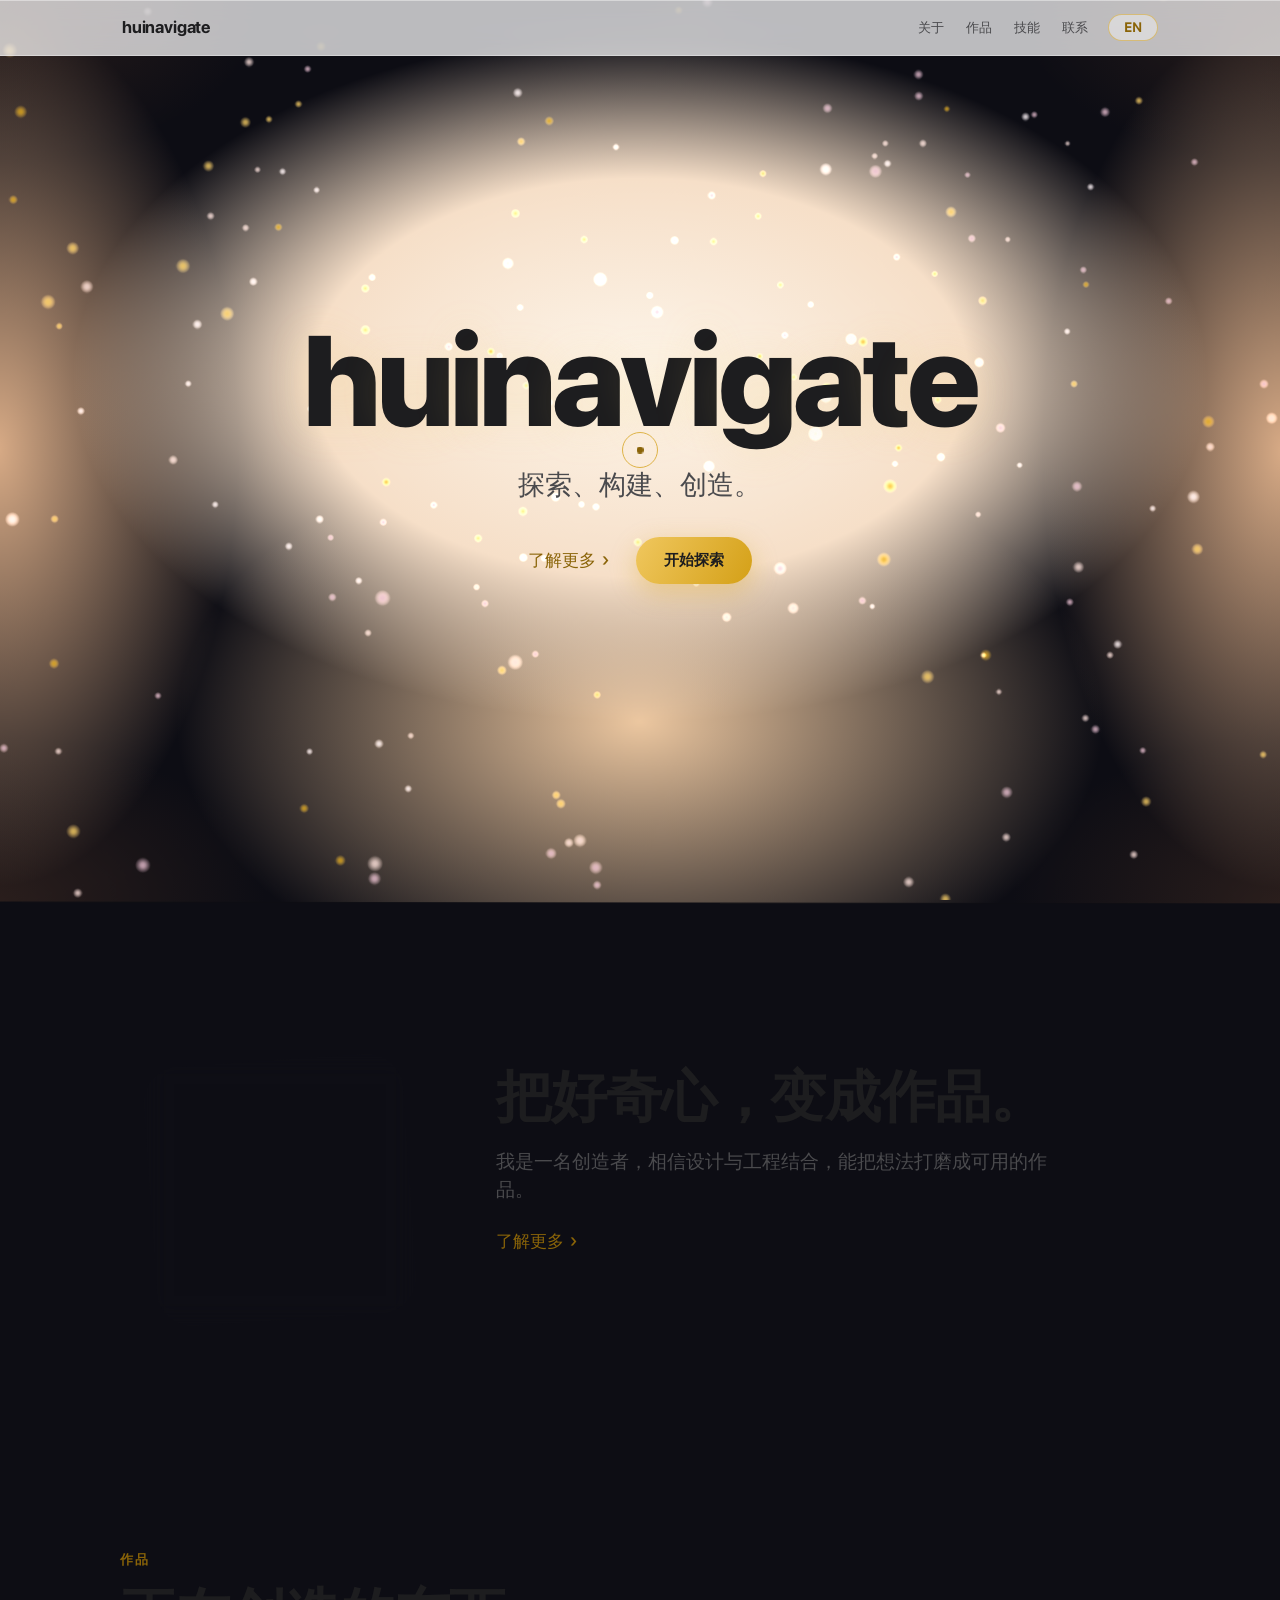
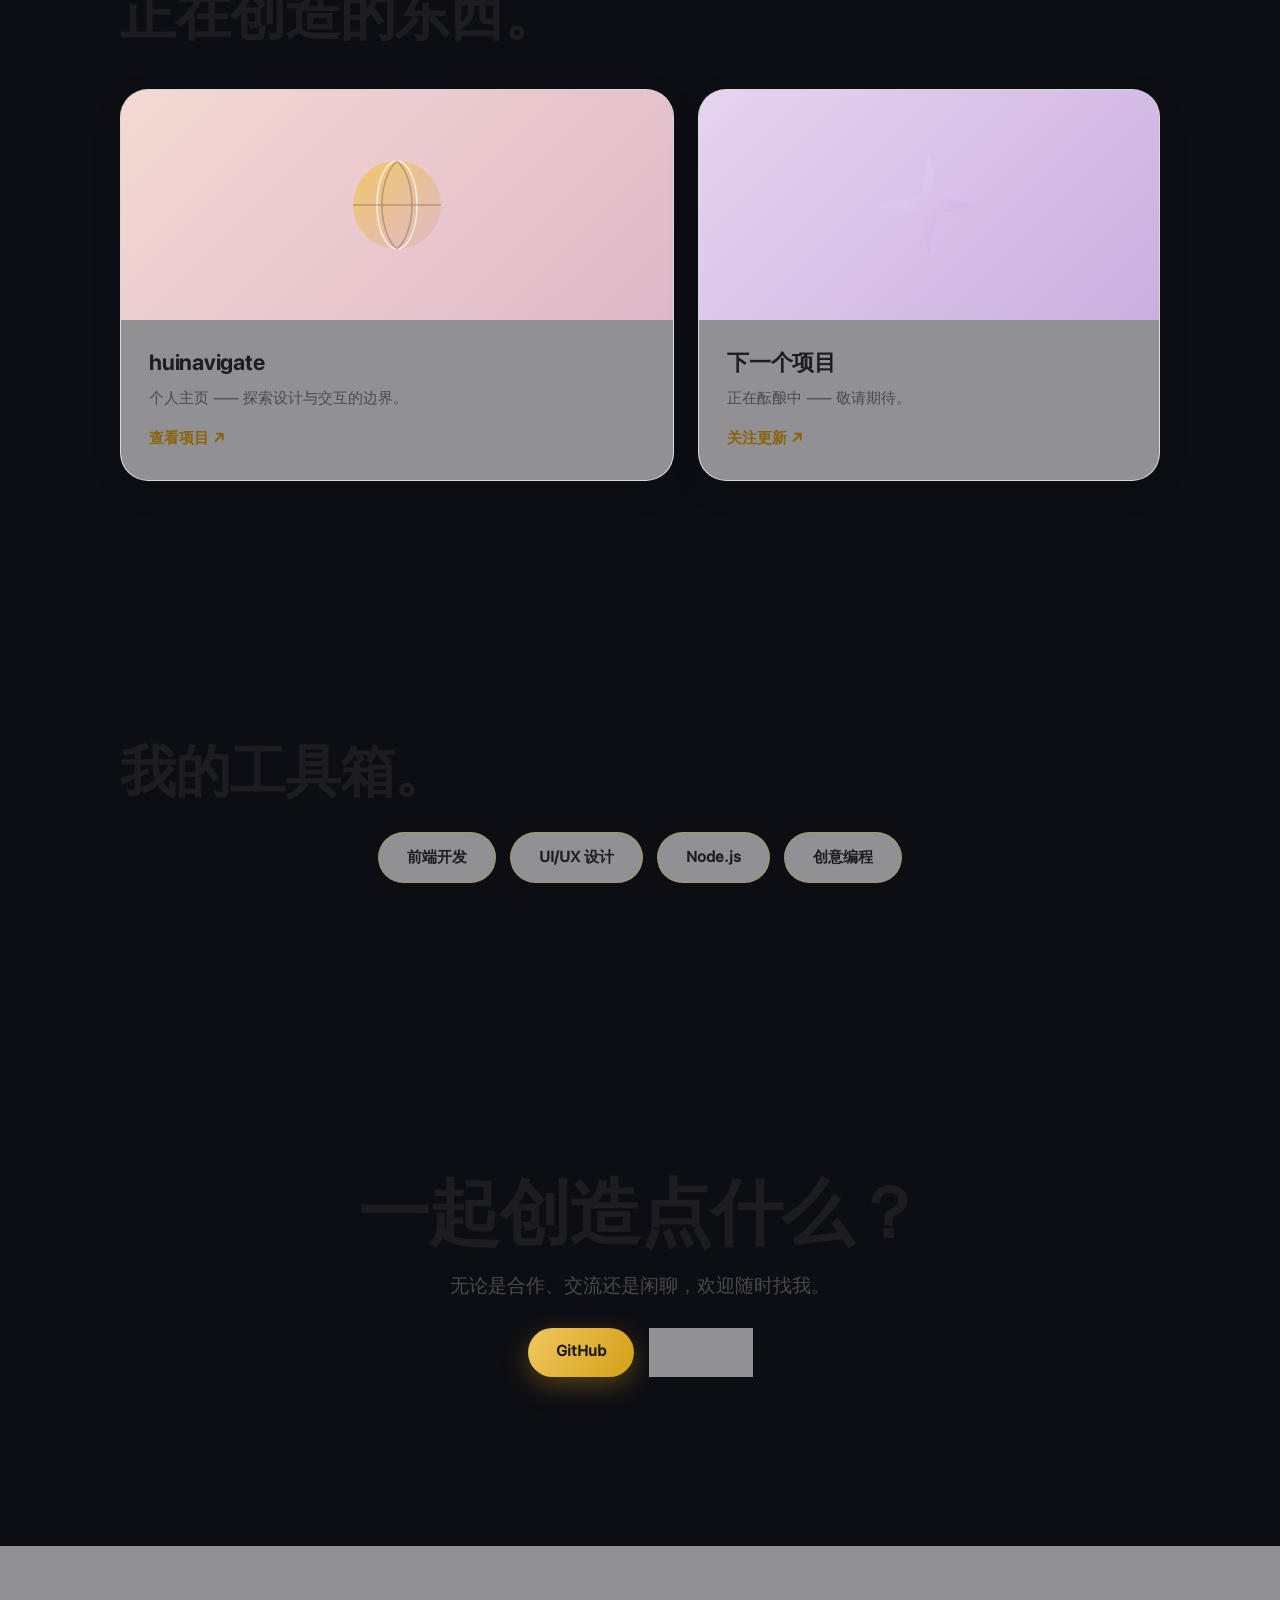
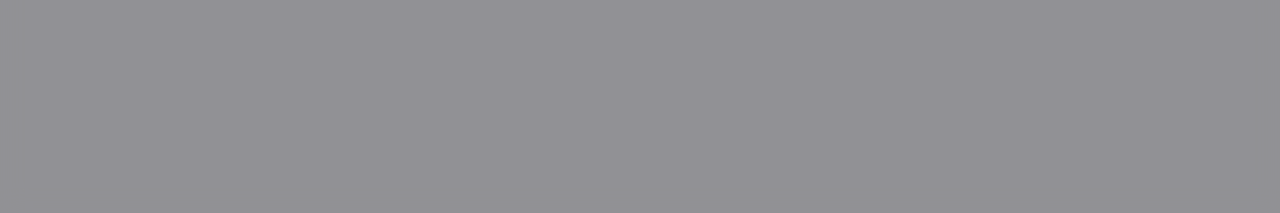
==== commit 8b3a860f: "v6: immersive Apple-style pink-gold homepage — GSAP scroll choreography, Three.js particles, custom " ====
--- a/index.html
+++ b/index.html
@@ -1,17 +1,25 @@
 <!DOCTYPE html>
-<html lang="zh-CN">
+<html lang="zh-CN" class="no-js">
 <head>
   <meta charset="UTF-8">
   <meta name="viewport" content="width=device-width, initial-scale=1.0">
   <title>huinavigate — 1Charizard</title>
   <meta name="description" content="huinavigate — 探索、构建、创造。1Charizard 的个人主页。">
-  <link rel="icon" href="data:image/svg+xml,<svg xmlns='http://www.w3.org/2000/svg' viewBox='0 0 100 100'><text y='.9em' font-size='90'>🪂</text></svg>">
+  <link rel="icon" href="data:image/svg+xml,%3Csvg xmlns='http://www.w3.org/2000/svg' viewBox='0 0 64 64'%3E%3Cdefs%3E%3ClinearGradient id='g' x1='0' y1='0' x2='1' y2='1'%3E%3Cstop offset='0' stop-color='%23f0c75e'/%3E%3Cstop offset='1' stop-color='%23e0b8c8'/%3E%3C/linearGradient%3E%3C/defs%3E%3Crect width='64' height='64' rx='15' fill='url(%23g)'/%3E%3Ctext x='32' y='45' font-family='-apple-system,Segoe UI,sans-serif' font-size='34' font-weight='700' text-anchor='middle' fill='%231d1d1f'%3Eh%3C/text%3E%3C/svg%3E">
   <link rel="stylesheet" href="styles.css">
+  <noscript><style>.no-js #curtain{display:none!important}.no-js .hero-title,.no-js .hero-sub,.no-js .hero-links,.no-js .hero-scroll,.no-js .reveal{opacity:1!important;transform:none!important}.no-js .nav{opacity:1!important;transform:none!important}</style></noscript>
 </head>
 <body>
 
   <!-- 全屏粉嫩水晶渐变背景 -->
   <div class="bg-scene" aria-hidden="true"></div>
+
+  <!-- 3D / 粒子特效层 -->
+  <div id="fx" aria-hidden="true"></div>
+
+  <!-- 桌面光标 -->
+  <div id="cursorDot" class="cursor-dot" aria-hidden="true"></div>
+  <div id="cursorRing" class="cursor-ring" aria-hidden="true"></div>
 
   <!-- 加载幕布 -->
   <div id="curtain" aria-hidden="true">
@@ -21,101 +29,150 @@
     </div>
   </div>
 
-  <!-- 导航(苹果式:logo 居中 + 毛玻璃) -->
+  <!-- 导航(苹果式毛玻璃) -->
   <header class="nav" id="nav">
     <nav class="nav-inner">
-      <a class="nav-logo" href="#hero">huinavigate</a>
+      <a class="nav-logo" href="#hero" data-magnetic>huinavigate</a>
       <div class="nav-links">
         <a href="#about" data-i18n="nav.about">关于</a>
         <a href="#works" data-i18n="nav.works">作品</a>
         <a href="#skills" data-i18n="nav.skills">技能</a>
         <a href="#contact" data-i18n="nav.contact">联系</a>
       </div>
-      <button class="lang-toggle" id="langToggle" aria-label="切换语言">EN</button>
+      <button class="lang-toggle" id="langToggle" aria-label="切换语言" data-magnetic>EN</button>
     </nav>
   </header>
 
   <main id="content" class="content">
 
-    <!-- ============ HERO(苹果式大标题) ============ -->
-    <section class="hero" id="hero">
+    <!-- ============ HERO(沉浸式开场) ============ -->
+    <section class="hero" id="hero" data-section="hero">
       <div class="hero-inner">
-        <h1 class="hero-title">
-          <span class="h-line">huinavigate</span>
-        </h1>
+        <h1 class="hero-title" id="heroTitle">huinavigate</h1>
         <p class="hero-sub" data-i18n="hero.sub">探索、构建、创造。</p>
         <div class="hero-links">
-          <a class="link-arrow" href="#about" data-i18n="hero.learn">了解更多 <span class="arrow">›</span></a>
-          <a class="btn btn-primary" href="#contact" data-i18n="hero.cta">开始探索</a>
+          <a class="link-arrow" href="#about" data-i18n="hero.learn" data-magnetic>了解更多 <span class="arrow">›</span></a>
+          <a class="btn btn-primary" href="#contact" data-i18n="hero.cta" data-magnetic>开始探索</a>
         </div>
       </div>
       <div class="hero-scroll" aria-hidden="true"><span></span></div>
     </section>
 
-    <!-- ============ ABOUT(浅灰底) ============ -->
-    <section class="section about" id="about">
+    <!-- ============ ABOUT(不对称双栏) ============ -->
+    <section class="section about" id="about" data-section="about">
+      <div class="section-inner about-inner">
+        <div class="about-visual reveal" aria-hidden="true">
+          <svg viewBox="0 0 160 160" role="img" aria-label="crystal">
+            <defs>
+              <linearGradient id="crystalGrad" x1="0" y1="0" x2="1" y2="1">
+                <stop offset="0" stop-color="#f0c75e"/>
+                <stop offset="0.5" stop-color="#f3d9d3"/>
+                <stop offset="1" stop-color="#e0b8c8"/>
+              </linearGradient>
+            </defs>
+            <path d="M80 16 L136 80 L80 144 L24 80 Z" fill="url(#crystalGrad)" opacity="0.9"/>
+            <path d="M80 16 L80 144 M24 80 L136 80" stroke="rgba(29,29,31,0.18)" stroke-width="1.5"/>
+            <path d="M80 16 L136 80 L80 144 L24 80 Z" fill="none" stroke="rgba(255,255,255,0.6)" stroke-width="2"/>
+          </svg>
+        </div>
+        <div class="about-copy">
+          <h2 class="section-title reveal" data-i18n="about.title">把好奇心，变成作品。</h2>
+          <p class="section-sub reveal" data-i18n="about.sub">我是一名创造者，相信设计与工程结合，能把想法打磨成可用的作品。</p>
+          <a class="link-arrow reveal" href="#works" data-i18n="about.learn" data-magnetic>了解更多 <span class="arrow">›</span></a>
+        </div>
+      </div>
+    </section>
+
+    <!-- ============ WORKS(bento 卡片 + 骨架屏) ============ -->
+    <section class="section works" id="works" data-section="works">
       <div class="section-inner">
-        <p class="section-eyebrow" data-i18n="about.eyebrow">关于我</p>
-        <h2 class="section-title" data-i18n="about.title">把好奇心,变成作品。</h2>
-        <p class="section-sub" data-i18n="about.sub">我是一名创造者,相信设计与工程结合,能把想法打磨成可用的作品。</p>
-        <a class="link-arrow" href="#works" data-i18n="about.learn">了解更多 <span class="arrow">›</span></a>
-      </div>
-    </section>
-
-    <!-- ============ WORKS(白底) ============ -->
-    <section class="section works" id="works">
-      <div class="section-inner">
-        <p class="section-eyebrow" data-i18n="works.eyebrow">作品</p>
-        <h2 class="section-title" data-i18n="works.title">正在创造的东西。</h2>
+        <p class="section-eyebrow reveal" data-i18n="works.eyebrow">作品</p>
+        <h2 class="section-title reveal" data-i18n="works.title">正在创造的东西。</h2>
         <div class="cards">
-          <a class="card" href="#" >
-            <div class="card-visual v1" aria-hidden="true">🌐</div>
+          <a class="card card-lg is-loading" href="https://github.com/1Charizard/huinavigate" target="_blank" rel="noopener" data-magnetic>
+            <div class="card-visual v1" aria-hidden="true">
+              <svg viewBox="0 0 120 120" role="img" aria-label="globe">
+                <defs>
+                  <linearGradient id="globeGrad" x1="0" y1="0" x2="1" y2="1">
+                    <stop offset="0" stop-color="#f0c75e"/>
+                    <stop offset="1" stop-color="#e0b8c8"/>
+                  </linearGradient>
+                </defs>
+                <circle cx="60" cy="60" r="44" fill="url(#globeGrad)" opacity="0.9"/>
+                <ellipse cx="60" cy="60" rx="20" ry="44" fill="none" stroke="rgba(255,255,255,0.7)" stroke-width="1.5"/>
+                <path d="M16 60 H104 M60 16 C40 34 40 86 60 104 C80 86 80 34 60 16" fill="none" stroke="rgba(29,29,31,0.25)" stroke-width="1.5"/>
+              </svg>
+            </div>
             <div class="card-body">
               <h3 data-i18n="works.c1t">huinavigate</h3>
               <p data-i18n="works.c1d">个人主页 —— 探索设计与交互的边界。</p>
-              <span class="card-link" data-i18n="works.c1l">了解更多 <span class="arrow">›</span></span>
+              <span class="card-link" data-i18n="works.c1l">查看项目 <span class="arrow">↗</span></span>
+            </div>
+            <div class="card-skeleton" aria-hidden="true">
+              <div class="sk-img"></div>
+              <div class="sk-body">
+                <div class="sk-line" style="width:62%"></div>
+                <div class="sk-line" style="width:88%"></div>
+                <div class="sk-line" style="width:44%"></div>
+              </div>
             </div>
           </a>
-          <a class="card" href="#">
-            <div class="card-visual v2" aria-hidden="true">🔮</div>
+          <a class="card is-loading" href="https://github.com/1Charizard" target="_blank" rel="noopener" data-magnetic>
+            <div class="card-visual v2" aria-hidden="true">
+              <svg viewBox="0 0 120 120" role="img" aria-label="spark">
+                <defs>
+                  <linearGradient id="sparkGrad" x1="0" y1="0" x2="1" y2="1">
+                    <stop offset="0" stop-color="#e6d4ef"/>
+                    <stop offset="1" stop-color="#cbaee0"/>
+                  </linearGradient>
+                </defs>
+                <path d="M60 10 L69 51 L110 60 L69 69 L60 110 L51 69 L10 60 L51 51 Z" fill="url(#sparkGrad)" opacity="0.9"/>
+              </svg>
+            </div>
             <div class="card-body">
               <h3 data-i18n="works.c2t">下一个项目</h3>
               <p data-i18n="works.c2d">正在酝酿中 —— 敬请期待。</p>
-              <span class="card-link" data-i18n="works.c2l">了解更多 <span class="arrow">›</span></span>
+              <span class="card-link" data-i18n="works.c2l">关注更新 <span class="arrow">↗</span></span>
+            </div>
+            <div class="card-skeleton" aria-hidden="true">
+              <div class="sk-img"></div>
+              <div class="sk-body">
+                <div class="sk-line" style="width:62%"></div>
+                <div class="sk-line" style="width:88%"></div>
+                <div class="sk-line" style="width:44%"></div>
+              </div>
             </div>
           </a>
         </div>
       </div>
     </section>
 
-    <!-- ============ SKILLS(浅灰底) ============ -->
-    <section class="section skills" id="skills">
+    <!-- ============ SKILLS(弹性 chips) ============ -->
+    <section class="section skills" id="skills" data-section="skills">
       <div class="section-inner">
-        <p class="section-eyebrow" data-i18n="skills.eyebrow">技能</p>
-        <h2 class="section-title" data-i18n="skills.title">我的工具箱。</h2>
+        <h2 class="section-title reveal" data-i18n="skills.title">我的工具箱。</h2>
         <div class="chips">
-          <span class="chip" data-i18n="skills.s1">前端开发</span>
-          <span class="chip" data-i18n="skills.s2">UI/UX 设计</span>
-          <span class="chip" data-i18n="skills.s3">Node.js</span>
-          <span class="chip" data-i18n="skills.s4">创意编程</span>
-        </div>
-      </div>
-    </section>
-
-    <!-- ============ CONTACT(粉嫩渐变底) ============ -->
-    <section class="section contact" id="contact">
+          <span class="chip" data-i18n="skills.s1" data-magnetic>前端开发</span>
+          <span class="chip" data-i18n="skills.s2" data-magnetic>UI/UX 设计</span>
+          <span class="chip" data-i18n="skills.s3" data-magnetic>Node.js</span>
+          <span class="chip" data-i18n="skills.s4" data-magnetic>创意编程</span>
+        </div>
+      </div>
+    </section>
+
+    <!-- ============ CONTACT(全屏收尾) ============ -->
+    <section class="section contact" id="contact" data-section="contact">
       <div class="section-inner">
-        <p class="section-eyebrow" data-i18n="contact.eyebrow">联系</p>
-        <h2 class="section-title" data-i18n="contact.title">一起创造点什么?</h2>
-        <p class="section-sub" data-i18n="contact.sub">无论是合作、交流还是闲聊,欢迎随时找我。</p>
-        <div class="contact-links">
-          <a class="btn btn-primary" href="https://github.com/1Charizard" target="_blank" rel="noopener">GitHub</a>
-          <a class="btn btn-ghost" href="mailto:1Charizard@users.noreply.github.com" data-i18n="contact.email">发邮件</a>
-        </div>
-      </div>
-    </section>
-
-    <!-- ============ FOOTER(苹果式极简) ============ -->
+        <h2 class="section-title reveal" data-i18n="contact.title">一起创造点什么？</h2>
+        <p class="section-sub reveal" data-i18n="contact.sub">无论是合作、交流还是闲聊，欢迎随时找我。</p>
+        <div class="contact-links reveal">
+          <a class="btn btn-primary" href="https://github.com/1Charizard" target="_blank" rel="noopener" data-magnetic>GitHub</a>
+          <a class="btn btn-ghost" href="mailto:1Charizard@users.noreply.github.com" data-i18n="contact.email" data-magnetic>发邮件</a>
+        </div>
+      </div>
+    </section>
+
+    <!-- ============ FOOTER ============ -->
     <footer class="footer">
       <div class="footer-inner">
         <div class="footer-cols">
@@ -140,12 +197,14 @@
     </footer>
   </main>
 
-  <!-- GSAP(仅用于渐变背景,UMD) -->
+  <!-- GSAP(UMD,用于渐变背景与滚动编舞) -->
   <script src="vendor/gsap.js"></script>
   <script src="vendor/ScrollTrigger.js"></script>
-  <!-- 背景渐变(plain script) -->
+  <!-- 背景渐变与滚动编舞 -->
   <script src="scene.js"></script>
-  <!-- 界面逻辑(i18n / 加载 / 滚动渐入) -->
+  <!-- 3D 粒子(ESM,可降级) -->
+  <script type="module" src="three-scene.js"></script>
+  <!-- 界面逻辑(光标/磁吸/ripple/i18n/骨架) -->
   <script src="main.js"></script>
 </body>
 </html>
--- a/styles.css
+++ b/styles.css
@@ -1,5 +1,6 @@
 /* ============================================================
-   huinavigate — Apple 官网排版 + 粉嫩金色 + SF Pro 字体
+   huinavigate — 苹果官网排版 + 粉嫩金色 + 沉浸式动效
+   (Apple Liquid Glass 为近似实现:backdrop-filter + 分层描边)
    ============================================================ */
 
 /* ---------- SF Pro 字体 ---------- */
@@ -35,26 +36,30 @@
   --font-text: "SF Pro Text", -apple-system, BlinkMacSystemFont,
     "PingFang SC", "Hiragino Sans GB", "Microsoft YaHei", sans-serif;
 
-  /* 粉嫩水晶渐变(背景) */
-  --bg-corner: #2a2030;
-  --bg-edge: #8b9bb2;
+  /* 粉嫩水晶渐变(锁定单一色温:粉 + 金,不跨色相漂移) */
+  --bg-corner: #2a1a22;
+  --bg-edge: #d9a9c0;
   --bg-glow: #fdf3f5;
   --bg-pink: #f3d9d3;
   --bg-rose: #e0b8c8;
 
-  /* 文字(苹果式中性灰) */
+  /* 文字(近黑,保证彩底对比度) */
   --ink: #1d1d1f;
-  --ink-soft: #6e6e73;
-  --ink-faint: #86868b;
+  --ink-soft: #4a4a4d;
+  --ink-faint: #6e6e73;
 
   /* 金色点缀 */
   --gold: #d4a017;
+  --gold-deep: #8a6408;
   --gold-light: #f0c75e;
 
-  /* 苹果式灰底 */
-  --gray-bg: #f5f5f7;
-
-  --nav-h: 48px;
+  /* 玻璃面 */
+  --glass: rgba(255, 255, 255, 0.55);
+  --glass-strong: rgba(255, 255, 255, 0.72);
+  --stroke: rgba(255, 255, 255, 0.65);
+
+  --nav-h: 56px;
+  --radius: 28px;
 }
 
 * { margin: 0; padding: 0; box-sizing: border-box; }
@@ -71,39 +76,89 @@
 }
 
 a { color: inherit; text-decoration: none; }
-button { font-family: inherit; cursor: pointer; border: none; background: none; }
+button { font-family: inherit; cursor: pointer; border: none; background: none; color: inherit; }
 ::selection { background: var(--gold); color: #fff; }
 
-/* ============================================================
-   粉嫩水晶渐变背景(外深内亮、四面边缘晕染)
+/* 交互光标下隐藏系统光标 */
+@media (pointer: fine) {
+  body.js-cursor, body.js-cursor a, body.js-cursor button { cursor: none; }
+}
+
+/* ============================================================
+   分层背景:粉嫩水晶 + 四面柔和渐变
    ============================================================ */
 .bg-scene {
-  position: fixed; inset: 0; z-index: -1;
+  position: fixed; inset: 0; z-index: 0;
   background:
-    radial-gradient(ellipse 55% 48% at 50% 42%,
-      var(--bg-glow) 0%, var(--bg-pink) 42%, transparent 75%),
-    radial-gradient(ellipse 48% 42% at 50% 78%,
-      var(--bg-rose) 0%, transparent 70%),
-    radial-gradient(ellipse 26% 60% at 0% 50%,
-      var(--bg-edge) 0%, transparent 80%),
-    radial-gradient(ellipse 26% 60% at 100% 50%,
-      var(--bg-edge) 0%, transparent 80%),
-    radial-gradient(ellipse 34% 30% at 0% 0%, var(--bg-corner) 0%, transparent 70%),
-    radial-gradient(ellipse 34% 30% at 100% 0%, var(--bg-corner) 0%, transparent 70%),
-    radial-gradient(ellipse 34% 30% at 0% 100%, var(--bg-corner) 0%, transparent 70%),
-    radial-gradient(ellipse 34% 30% at 100% 100%, var(--bg-corner) 0%, transparent 70%),
+    radial-gradient(ellipse 58% 50% at 50% 42%,
+      var(--bg-glow) 0%, var(--bg-pink) 44%, transparent 76%),
+    radial-gradient(ellipse 50% 44% at 50% 80%,
+      var(--bg-rose) 0%, transparent 72%),
+    radial-gradient(ellipse 24% 62% at 0% 50%,
+      var(--bg-edge) 0%, transparent 78%),
+    radial-gradient(ellipse 24% 62% at 100% 50%,
+      var(--bg-edge) 0%, transparent 78%),
+    radial-gradient(ellipse 30% 26% at 0% 0%, var(--bg-corner) 0%, transparent 70%),
+    radial-gradient(ellipse 30% 26% at 100% 0%, var(--bg-corner) 0%, transparent 70%),
+    radial-gradient(ellipse 30% 26% at 0% 100%, var(--bg-corner) 0%, transparent 70%),
+    radial-gradient(ellipse 30% 26% at 100% 100%, var(--bg-corner) 0%, transparent 70%),
     #0d0d14;
-  transition: opacity 0.8s ease;
-}
+  will-change: transform;
+}
+
+/* 3D / 粒子层 */
+#fx {
+  position: fixed; inset: 0; z-index: 1;
+  pointer-events: none;
+}
+
+/* 主内容压在背景与粒子之上 */
+.content { position: relative; z-index: 2; }
+
+/* ============================================================
+   自定义光标(仅桌面)
+   ============================================================ */
+.cursor-dot, .cursor-ring {
+  position: fixed; left: 0; top: 0; z-index: 4000;
+  border-radius: 50%; pointer-events: none;
+  opacity: 0; transform: translate(-50%, -50%);
+  will-change: transform;
+}
+.cursor-dot {
+  width: 7px; height: 7px; background: var(--gold-deep);
+  transition: opacity 0.3s ease;
+}
+.cursor-ring {
+  width: 36px; height: 36px;
+  border: 1.5px solid rgba(212, 160, 23, 0.75);
+  transition: width 0.25s ease, height 0.25s ease, opacity 0.3s ease,
+    border-color 0.25s ease, background 0.25s ease;
+}
+body.js-cursor .cursor-dot, body.js-cursor .cursor-ring { opacity: 1; }
+.cursor-ring.is-hover {
+  width: 58px; height: 58px;
+  background: rgba(240, 199, 94, 0.12);
+  border-color: var(--gold);
+}
+.cursor-ring.is-down { width: 26px; height: 26px; }
+
+/* 点击 ripple */
+.ripple {
+  position: fixed; z-index: 3990; pointer-events: none;
+  border-radius: 50%; transform: translate(-50%, -50%) scale(0);
+  background: radial-gradient(circle, rgba(240, 199, 94, 0.55) 0%, rgba(224, 184, 200, 0.2) 60%, transparent 70%);
+  animation: ripple-burst 0.7s cubic-bezier(0.16, 1, 0.3, 1) forwards;
+}
+@keyframes ripple-burst { to { transform: translate(-50%, -50%) scale(1); opacity: 0; } }
 
 /* ============================================================
    加载幕布
    ============================================================ */
 #curtain {
-  position: fixed; inset: 0; z-index: 3000;
-  background: linear-gradient(160deg, #1a1a24 0%, #2a2230 55%, #3a2a33 100%);
+  position: fixed; inset: 0; z-index: 5000;
+  background: linear-gradient(160deg, #1a1a24 0%, #2a1a22 55%, #3a2430 100%);
   display: flex; align-items: center; justify-content: center;
-  transition: transform 1s cubic-bezier(0.77, 0, 0.18, 1) 0.15s;
+  transition: transform 0.9s cubic-bezier(0.77, 0, 0.18, 1) 0.1s;
 }
 #curtain.done { transform: translateY(-100%); }
 .curtain-inner { text-align: center; }
@@ -111,7 +166,7 @@
   font-family: var(--font-display);
   font-size: clamp(34px, 7vw, 64px);
   font-weight: 800; letter-spacing: -0.02em;
-  background: linear-gradient(120deg, #f0c75e 20%, #eadee2 50%, #d8bcd1 80%);
+  background: linear-gradient(120deg, #f0c75e 20%, #f3d9d3 50%, #e0b8c8 80%);
   background-size: 200% auto;
   -webkit-background-clip: text; background-clip: text;
   -webkit-text-fill-color: transparent;
@@ -130,34 +185,36 @@
 @keyframes bar-slide { 0% { transform: translateX(-120%); } 100% { transform: translateX(320%); } }
 
 /* ============================================================
-   导航(苹果式:毛玻璃 + logo 居中 + 细边框)
+   导航(苹果式毛玻璃)
    ============================================================ */
 .nav {
   position: fixed; top: 0; left: 0; right: 0; z-index: 2000;
   height: var(--nav-h);
-  background: rgba(255, 255, 255, 0.72);
+  background: var(--glass-strong);
   -webkit-backdrop-filter: saturate(180%) blur(20px);
   backdrop-filter: saturate(180%) blur(20px);
-  border-bottom: 1px solid rgba(0, 0, 0, 0.08);
-  opacity: 0; transform: translateY(-8px);
-  transition: opacity 0.6s ease 2s, transform 0.6s ease 2s, background 0.3s ease, box-shadow 0.3s ease;
+  border-bottom: 1px solid rgba(255, 255, 255, 0.35);
+  box-shadow: inset 0 1px 0 rgba(255, 255, 255, 0.4);
+  opacity: 0; transform: translateY(-12px);
+  transition: opacity 0.6s ease 1.6s, transform 0.6s ease 1.6s,
+    background 0.3s ease, box-shadow 0.3s ease;
 }
 body.ready .nav { opacity: 1; transform: none; }
-.nav.scrolled { background: rgba(255, 255, 255, 0.92); box-shadow: 0 1px 12px rgba(0, 0, 0, 0.06); }
+.nav.scrolled { background: var(--glass-strong); box-shadow: 0 1px 16px rgba(0, 0, 0, 0.08); }
 .nav-inner {
-  max-width: 1024px; height: 100%; margin: 0 auto; padding: 0 22px;
-  display: flex; align-items: center; justify-content: center; gap: 24px;
-  position: relative;
+  max-width: 1080px; height: 100%; margin: 0 auto; padding: 0 22px;
+  display: flex; align-items: center; gap: 20px;
 }
 .nav-logo {
   font-family: var(--font-display);
   font-size: 17px; font-weight: 700; letter-spacing: -0.01em;
   color: var(--ink);
-}
-.nav-links { display: flex; gap: 24px; }
+  margin-right: auto;
+}
+.nav-links { display: flex; gap: 22px; }
 .nav-links a {
   font-family: var(--font-text);
-  font-size: 12px; color: var(--ink-soft);
+  font-size: 13px; color: var(--ink-soft);
   position: relative; padding: 4px 0;
   transition: color 0.25s ease;
 }
@@ -171,17 +228,17 @@
 .nav-links a:hover { color: var(--ink); }
 .nav-links a:hover::after { transform: scaleX(1); transform-origin: left; }
 .lang-toggle {
-  position: absolute; right: 22px;
-  font-family: var(--font-text);
-  font-size: 12px; font-weight: 500; color: var(--gold);
-  border: 1px solid rgba(212, 160, 23, 0.4);
-  padding: 4px 14px; border-radius: 980px;
-  transition: background 0.25s ease, color 0.25s ease;
-}
-.lang-toggle:hover { background: var(--gold); color: #fff; }
-
-/* ============================================================
-   HERO(苹果式大标题)
+  font-family: var(--font-text);
+  font-size: 13px; font-weight: 600; color: var(--gold-deep);
+  border: 1.5px solid rgba(212, 160, 23, 0.5);
+  background: rgba(255, 255, 255, 0.4);
+  padding: 5px 15px; border-radius: 980px;
+  transition: background 0.25s ease, color 0.25s ease, border-color 0.25s ease, transform 0.25s ease;
+}
+.lang-toggle:hover { background: var(--gold); color: #fff; border-color: var(--gold); }
+
+/* ============================================================
+   HERO(沉浸式开场 + 逐字 reveal)
    ============================================================ */
 .hero {
   min-height: 100vh;
@@ -190,7 +247,7 @@
   padding: 0 24px;
   position: relative;
 }
-.hero-inner { max-width: 900px; }
+.hero-inner { max-width: 960px; }
 .hero-title {
   font-family: var(--font-display);
   font-size: clamp(64px, 11vw, 128px);
@@ -198,11 +255,16 @@
   letter-spacing: -0.03em;
   line-height: 1.02;
   color: var(--ink);
-  text-shadow: 0 2px 40px rgba(240, 199, 94, 0.16);
-  opacity: 0; transform: translateY(24px);
-  animation: fade-up 1s cubic-bezier(0.16, 1, 0.3, 1) 1.6s forwards;
-}
-.h-line { display: block; }
+  text-shadow: 0 2px 40px rgba(240, 199, 94, 0.18);
+}
+.hero-title .char {
+  display: inline-block; white-space: pre;
+  opacity: 0; transform: translateY(0.6em) rotate(5deg);
+  transition: opacity 0.7s cubic-bezier(0.16, 1, 0.3, 1),
+    transform 0.7s cubic-bezier(0.16, 1, 0.3, 1);
+}
+body.ready .hero-title .char { opacity: 1; transform: none; }
+
 .hero-sub {
   font-family: var(--font-text);
   font-size: clamp(19px, 2.6vw, 27px);
@@ -210,50 +272,60 @@
   color: var(--ink-soft);
   margin-top: 18px;
   opacity: 0; transform: translateY(18px);
-  animation: fade-up 0.9s cubic-bezier(0.16, 1, 0.3, 1) 2.1s forwards;
-}
+  transition: opacity 0.9s cubic-bezier(0.16, 1, 0.3, 1),
+    transform 0.9s cubic-bezier(0.16, 1, 0.3, 1);
+}
+body.ready .hero-sub { opacity: 1; transform: none; transition-delay: 0.55s; }
 .hero-links {
   margin-top: 32px;
   display: flex; align-items: center; justify-content: center; gap: 26px; flex-wrap: wrap;
-  opacity: 0; animation: fade-up 0.9s cubic-bezier(0.16, 1, 0.3, 1) 2.5s forwards;
-}
+  opacity: 0; transition: opacity 0.9s cubic-bezier(0.16, 1, 0.3, 1),
+    transform 0.9s cubic-bezier(0.16, 1, 0.3, 1);
+}
+body.ready .hero-links { opacity: 1; transform: none; transition-delay: 0.75s; }
+
 .link-arrow {
   font-family: var(--font-text);
-  font-size: 17px; font-weight: 500; color: var(--gold);
+  font-size: 17px; font-weight: 500; color: var(--gold-deep);
   transition: color 0.25s ease;
 }
-.link-arrow:hover { color: #b8860b; }
+.link-arrow:hover { color: var(--gold); }
 .link-arrow .arrow {
   display: inline-block; transition: transform 0.3s ease; font-size: 20px; line-height: 1;
 }
 .link-arrow:hover .arrow { transform: translateX(4px); }
+
 .btn {
   font-family: var(--font-text);
   display: inline-block; padding: 12px 28px; border-radius: 980px;
-  font-size: 15px; font-weight: 500;
-  transition: transform 0.3s cubic-bezier(0.16, 1, 0.3, 1), box-shadow 0.3s ease, background 0.3s ease, border-color 0.3s ease;
-}
+  font-size: 15px; font-weight: 600;
+  transition: transform 0.3s cubic-bezier(0.16, 1, 0.3, 1), box-shadow 0.3s ease,
+    background 0.3s ease, border-color 0.3s ease, color 0.3s ease;
+}
+.btn:active { transform: scale(0.98); }
+/* 主按钮:近黑文字压亮金渐变,保证 WCAG AA */
 .btn-primary {
-  background: linear-gradient(120deg, #d4a017, #f0c75e);
-  color: #fff;
+  background: linear-gradient(120deg, #f0c75e, #d4a017);
+  color: #1d1d1f;
   box-shadow: 0 8px 26px rgba(212, 160, 23, 0.35);
 }
-.btn-primary:hover { transform: scale(1.04); box-shadow: 0 14px 36px rgba(240, 199, 94, 0.5); }
+.btn-primary:hover { transform: scale(1.04); box-shadow: 0 14px 38px rgba(240, 199, 94, 0.55); }
 .btn-ghost {
   border: 1.5px solid rgba(212, 160, 23, 0.55);
   color: var(--ink);
-  background: rgba(255, 255, 255, 0.5);
+  background: var(--glass);
   -webkit-backdrop-filter: blur(10px); backdrop-filter: blur(10px);
 }
-.btn-ghost:hover { background: rgba(240, 199, 94, 0.18); transform: scale(1.04); border-color: var(--gold); }
+.btn-ghost:hover { background: rgba(240, 199, 94, 0.2); transform: scale(1.04); border-color: var(--gold); }
+.btn-primary:active, .btn-ghost:active { transform: scale(0.97); }
 
 .hero-scroll {
   position: absolute; bottom: 28px; left: 50%; transform: translateX(-50%);
   width: 24px; height: 40px; border: 2px solid rgba(212, 160, 23, 0.5);
   border-radius: 20px; display: flex; justify-content: center; padding-top: 7px;
-  opacity: 0; animation: fade-in 1s ease 3s forwards;
-}
-@keyframes fade-in { to { opacity: 1; } }
+  opacity: 0; transition: opacity 1s ease 0.95s;
+}
+body.ready .hero-scroll { opacity: 1; }
 .hero-scroll span {
   width: 4px; height: 8px; border-radius: 4px; background: var(--gold);
   animation: scroll-dot 1.6s ease-in-out infinite;
@@ -264,26 +336,16 @@
   100% { transform: translateY(0); opacity: 0; }
 }
 
-@keyframes fade-up {
-  from { opacity: 0; transform: translateY(24px); }
-  to { opacity: 1; transform: translateY(0); }
-}
-
-/* ============================================================
-   分区(苹果式:居中、留白、交替底色)
-   ============================================================ */
-.section { padding: 120px 24px; text-align: center; }
-.section-inner { max-width: 900px; margin: 0 auto; }
-
-.about { background: var(--gray-bg); }
-.works { background: rgba(255, 255, 255, 0.4); }
-.skills { background: var(--gray-bg); }
-.contact { background: transparent; }
+/* ============================================================
+   分区(沉浸式:透明背景透出渐变与粒子)
+   ============================================================ */
+.section { padding: 130px 24px; position: relative; }
+.section-inner { max-width: 1040px; margin: 0 auto; }
 
 .section-eyebrow {
   font-family: var(--font-text);
-  font-size: 13px; font-weight: 500; letter-spacing: 0.14em;
-  text-transform: uppercase; color: var(--gold);
+  font-size: 13px; font-weight: 600; letter-spacing: 0.16em;
+  text-transform: uppercase; color: var(--gold-deep);
   margin-bottom: 14px;
 }
 .section-title {
@@ -300,28 +362,55 @@
   max-width: 560px; margin: 0 auto 28px;
 }
 
-/* 滚动渐入(fade-up + scale) */
-.reveal {
+/* 滚动渐入(CSS 兜底,IntersectionObserver 触发) */
+.js .reveal {
   opacity: 0; transform: translateY(30px) scale(0.98);
-  transition: opacity 0.8s cubic-bezier(0.16, 1, 0.3, 1), transform 0.8s cubic-bezier(0.16, 1, 0.3, 1);
-}
-.reveal.visible { opacity: 1; transform: translateY(0) scale(1); }
-
-/* ============================================================
-   卡片(苹果式 28px 圆角)
-   ============================================================ */
-.cards { display: grid; grid-template-columns: repeat(2, 1fr); gap: 24px; margin-top: 40px; }
+  transition: opacity 0.8s cubic-bezier(0.16, 1, 0.3, 1),
+    transform 0.8s cubic-bezier(0.16, 1, 0.3, 1);
+}
+.js .reveal.is-in { opacity: 1; transform: none; }
+
+/* ============================================================
+   ABOUT(不对称双栏)
+   ============================================================ */
+.about-inner {
+  display: grid; grid-template-columns: 320px 1fr;
+  gap: 56px; align-items: center;
+}
+.about-visual {
+  width: 260px; height: 260px; margin: 0 auto;
+  border-radius: 36px;
+  background: var(--glass);
+  -webkit-backdrop-filter: blur(14px); backdrop-filter: blur(14px);
+  border: 1px solid var(--stroke);
+  box-shadow: inset 0 1px 0 rgba(255, 255, 255, 0.6), 0 20px 50px rgba(0, 0, 0, 0.08);
+  display: flex; align-items: center; justify-content: center;
+}
+.about-visual svg { width: 140px; height: 140px; }
+.about-copy { text-align: left; }
+.about-copy .section-sub { margin: 0 0 24px; }
+
+/* ============================================================
+   WORKS(bento 卡片 + 骨架屏)
+   ============================================================ */
+.cards {
+  display: grid; grid-template-columns: 1.2fr 1fr; gap: 24px; margin-top: 44px;
+}
 .card {
-  display: block; text-align: left;
-  background: #fff; border-radius: 28px; overflow: hidden;
-  box-shadow: 0 6px 30px rgba(0, 0, 0, 0.06);
+  position: relative; display: block; text-align: left;
+  background: var(--glass);
+  -webkit-backdrop-filter: blur(14px); backdrop-filter: blur(14px);
+  border: 1px solid var(--stroke);
+  border-radius: var(--radius); overflow: hidden;
+  box-shadow: inset 0 1px 0 rgba(255, 255, 255, 0.6), 0 10px 34px rgba(0, 0, 0, 0.08);
   transition: transform 0.4s cubic-bezier(0.16, 1, 0.3, 1), box-shadow 0.4s ease;
-}
-.card:hover { transform: translateY(-6px) scale(1.01); box-shadow: 0 18px 50px rgba(0, 0, 0, 0.12); }
+  transform-style: preserve-3d; will-change: transform;
+}
+.card:hover { box-shadow: 0 22px 60px rgba(0, 0, 0, 0.14); }
 .card-visual {
-  height: 220px; display: flex; align-items: center; justify-content: center;
-  font-size: 72px;
-}
+  height: 230px; display: flex; align-items: center; justify-content: center;
+}
+.card-visual svg { width: 120px; height: 120px; }
 .card-visual.v1 { background: linear-gradient(135deg, #f3d9d3, #e0b8c8); }
 .card-visual.v2 { background: linear-gradient(135deg, #e6d4ef, #cbaee0); }
 .card-body { padding: 26px 28px 30px; }
@@ -336,43 +425,82 @@
 }
 .card-link {
   font-family: var(--font-text);
-  font-size: 15px; font-weight: 500; color: var(--gold);
+  font-size: 15px; font-weight: 600; color: var(--gold-deep);
 }
 .card-link .arrow { transition: transform 0.3s ease; }
 .card:hover .card-link .arrow { transform: translateX(4px); }
 
-/* ============================================================
-   技能 chips
+/* 骨架屏:加载时隐藏真实内容,显示占位块;就绪后淡出 */
+.card-visual, .card-body { transition: opacity 0.5s ease; }
+.card.is-loading .card-visual, .card.is-loading .card-body { opacity: 0; }
+
+.card-skeleton {
+  position: absolute; inset: 0; z-index: 3;
+  display: flex; flex-direction: column;
+  opacity: 1; transition: opacity 0.5s ease;
+  pointer-events: none;
+}
+.card.is-ready .card-skeleton { opacity: 0; visibility: hidden; }
+.card.is-loading { pointer-events: none; }
+
+.sk-img {
+  height: 230px; flex: none;
+  background: linear-gradient(135deg, rgba(243, 217, 211, 0.55), rgba(224, 184, 200, 0.4));
+}
+.sk-body { padding: 26px 28px 30px; display: flex; flex-direction: column; gap: 14px; }
+.sk-line {
+  height: 16px; border-radius: 8px;
+  background: rgba(255, 255, 255, 0.65);
+  position: relative; overflow: hidden;
+}
+.sk-line::after {
+  content: ""; position: absolute; inset: 0;
+  background: linear-gradient(100deg, transparent 30%, rgba(255, 255, 255, 0.7) 50%, transparent 70%);
+  background-size: 220% 100%;
+  animation: skeleton-shimmer 1.6s linear infinite;
+}
+@keyframes skeleton-shimmer { 0% { background-position: 180% 0; } 100% { background-position: -40% 0; } }
+
+/* ============================================================
+   SKILLS(弹性 chips)
    ============================================================ */
 .chips { display: flex; flex-wrap: wrap; gap: 14px; justify-content: center; margin-top: 30px; }
 .chip {
   font-family: var(--font-text);
-  font-size: 15px; font-weight: 500;
+  font-size: 15px; font-weight: 600;
   color: var(--ink);
-  background: #fff;
-  border: 1px solid rgba(212, 160, 23, 0.3);
-  padding: 12px 26px; border-radius: 980px;
-  transition: transform 0.3s ease, box-shadow 0.3s ease, border-color 0.3s ease;
+  background: var(--glass);
+  -webkit-backdrop-filter: blur(10px); backdrop-filter: blur(10px);
+  border: 1px solid rgba(212, 160, 23, 0.35);
+  padding: 13px 28px; border-radius: 980px;
+  transition: transform 0.3s cubic-bezier(0.16, 1, 0.3, 1), box-shadow 0.3s ease,
+    border-color 0.3s ease, background 0.3s ease;
+  will-change: transform;
 }
 .chip:hover {
-  transform: translateY(-3px);
   border-color: var(--gold);
-  box-shadow: 0 10px 26px rgba(212, 160, 23, 0.2);
-}
-
-/* ============================================================
-   联系
-   ============================================================ */
+  background: rgba(255, 255, 255, 0.7);
+  box-shadow: 0 12px 30px rgba(212, 160, 23, 0.22);
+}
+
+/* ============================================================
+   CONTACT(全屏收尾)
+   ============================================================ */
+.contact { text-align: center; padding: 160px 24px 170px; }
+.contact .section-title { font-size: clamp(40px, 7vw, 72px); }
 .contact-links { display: flex; gap: 16px; justify-content: center; flex-wrap: wrap; margin-top: 8px; }
 
 /* ============================================================
-   页脚(苹果式极简)
+   FOOTER
    ============================================================ */
 .footer {
-  background: #f5f5f7; border-top: 1px solid rgba(0, 0, 0, 0.06);
+  position: relative; z-index: 2;
+  background: var(--glass);
+  -webkit-backdrop-filter: blur(14px); backdrop-filter: blur(14px);
+  border-top: 1px solid rgba(255, 255, 255, 0.5);
   padding: 40px 24px 30px;
 }
-.footer-inner { max-width: 1024px; margin: 0 auto; }
+.footer-inner { max-width: 1040px; margin: 0 auto; }
 .footer-cols { display: flex; gap: 60px; flex-wrap: wrap; margin-bottom: 30px; }
 .footer-col h4 {
   font-family: var(--font-text);
@@ -389,7 +517,7 @@
 .footer-col a:hover { color: var(--ink); }
 .footer-bottom {
   display: flex; justify-content: space-between; align-items: center; gap: 12px; flex-wrap: wrap;
-  border-top: 1px solid rgba(0, 0, 0, 0.06); padding-top: 20px;
+  border-top: 1px solid rgba(0, 0, 0, 0.08); padding-top: 20px;
   font-family: var(--font-text); font-size: 12px; color: var(--ink-faint);
 }
 .footer-bottom a:hover { color: var(--ink); }
@@ -397,16 +525,34 @@
 /* ============================================================
    响应式
    ============================================================ */
+@media (max-width: 860px) {
+  .about-inner { grid-template-columns: 1fr; gap: 36px; }
+  .about-copy { text-align: center; }
+  .about-copy .section-sub { margin: 0 auto 24px; }
+  .cards { grid-template-columns: 1fr; }
+}
+
 @media (max-width: 720px) {
-  .nav-links { gap: 16px; }
+  .nav-links { gap: 14px; }
   .nav-links a { font-size: 11px; }
-  .cards { grid-template-columns: 1fr; }
   .hero-title { font-size: clamp(48px, 14vw, 80px); }
   .section { padding: 90px 20px; }
-}
-
+  .contact { padding: 110px 20px 120px; }
+}
+
+/* 低性能/触屏:关闭 3D 与自定义光标 */
+@media (pointer: coarse), (max-width: 720px) {
+  #fx { display: none; }
+  .cursor-dot, .cursor-ring { display: none; }
+}
+
+/* 减少动效 */
 @media (prefers-reduced-motion: reduce) {
   * { animation-duration: 0.01ms !important; transition-duration: 0.01ms !important; }
-  .hero-title, .hero-sub, .hero-links, .hero-scroll, .nav { opacity: 1; transform: none; }
-  .reveal { opacity: 1; transform: none; }
-}
+  html { scroll-behavior: auto; }
+  .hero-title .char, .hero-sub, .hero-links, .hero-scroll, .nav { opacity: 1; transform: none; }
+  .js .reveal { opacity: 1; transform: none; }
+  .card-skeleton { display: none; }
+  #fx { display: none; }
+  .cursor-dot, .cursor-ring { display: none; }
+}
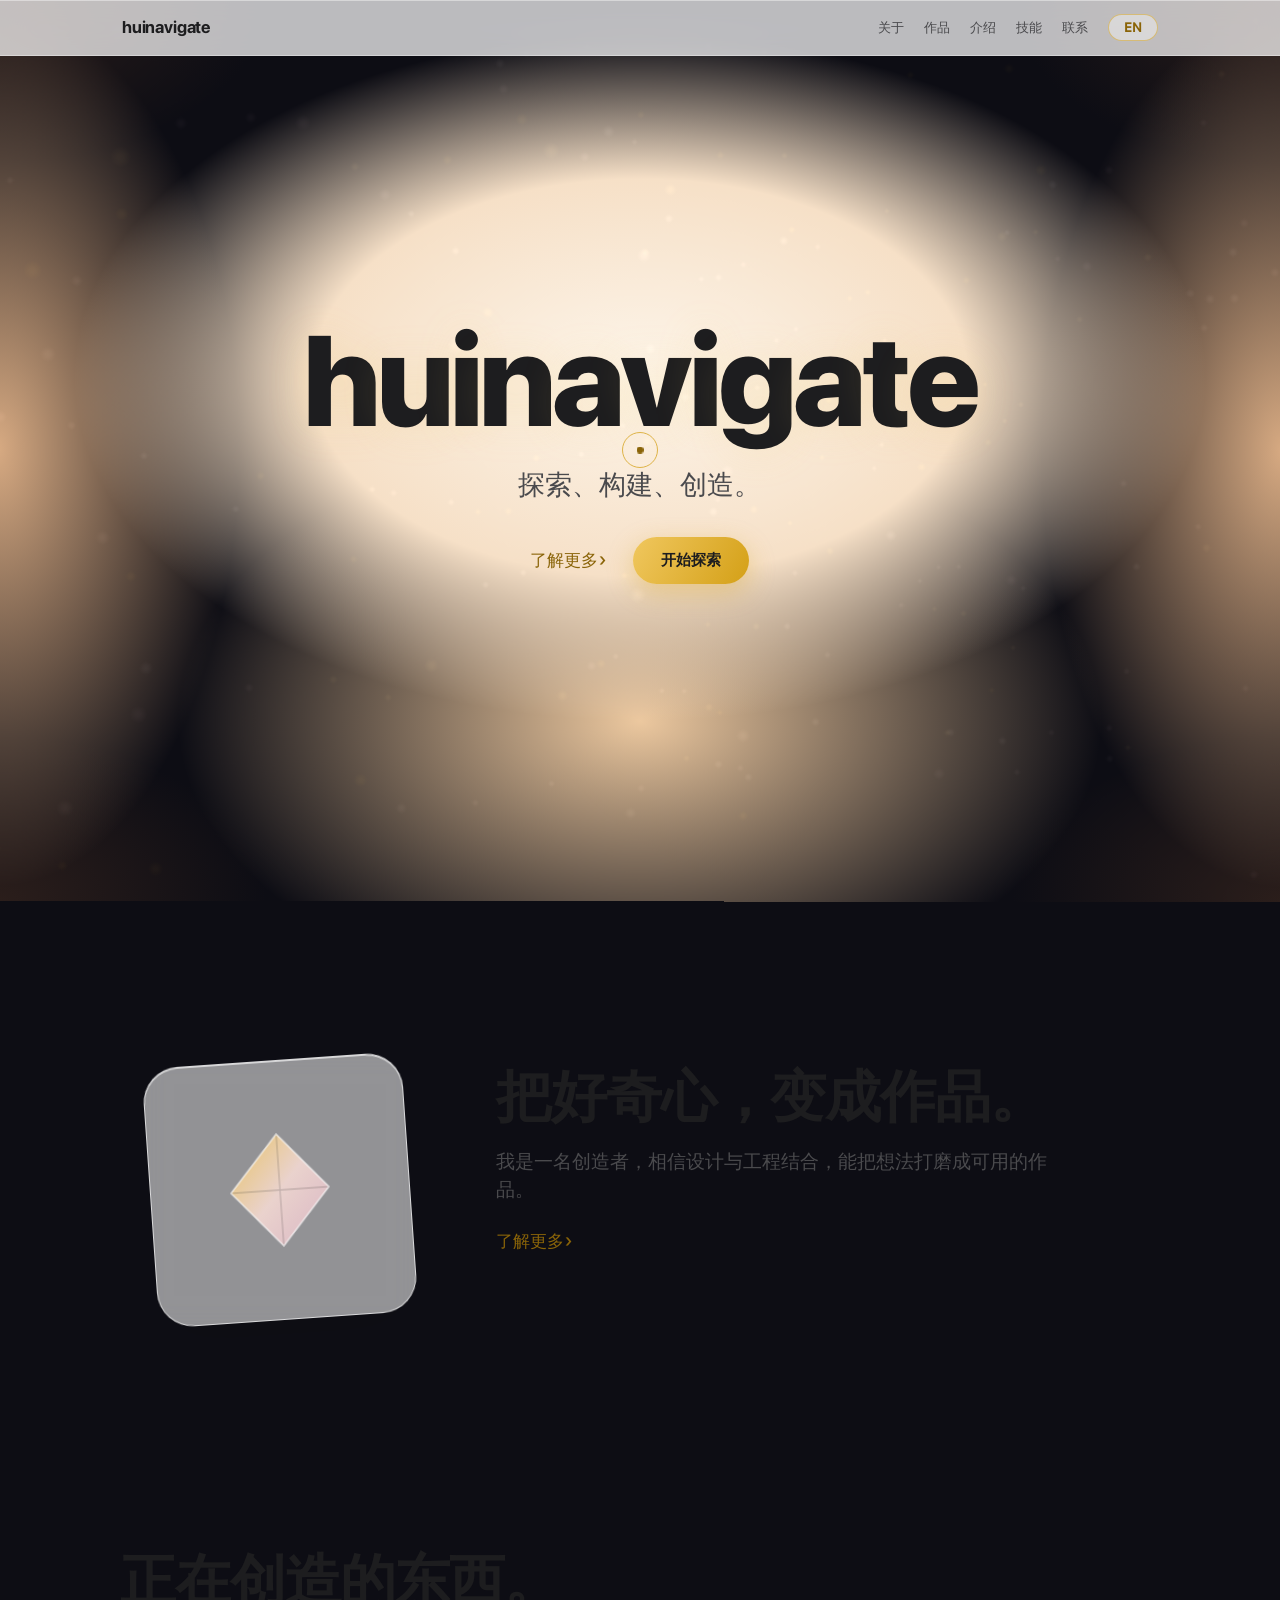
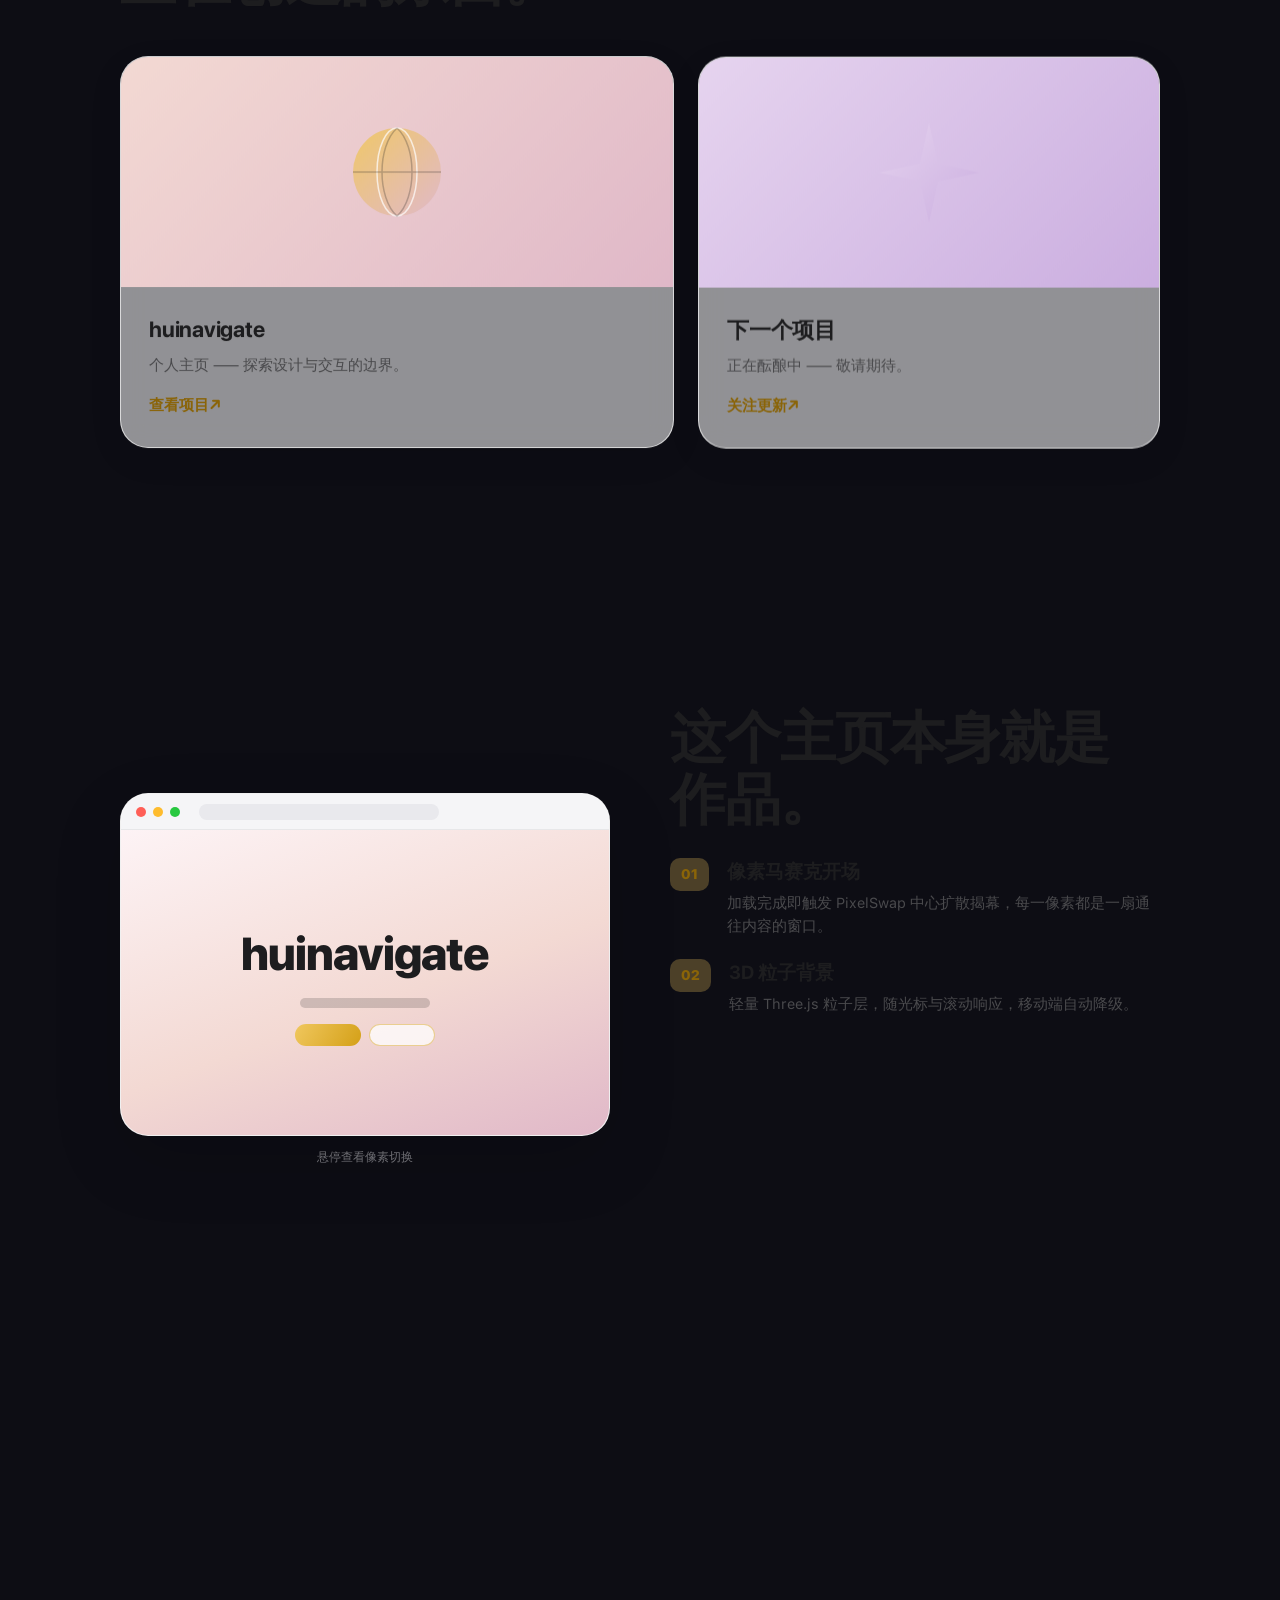
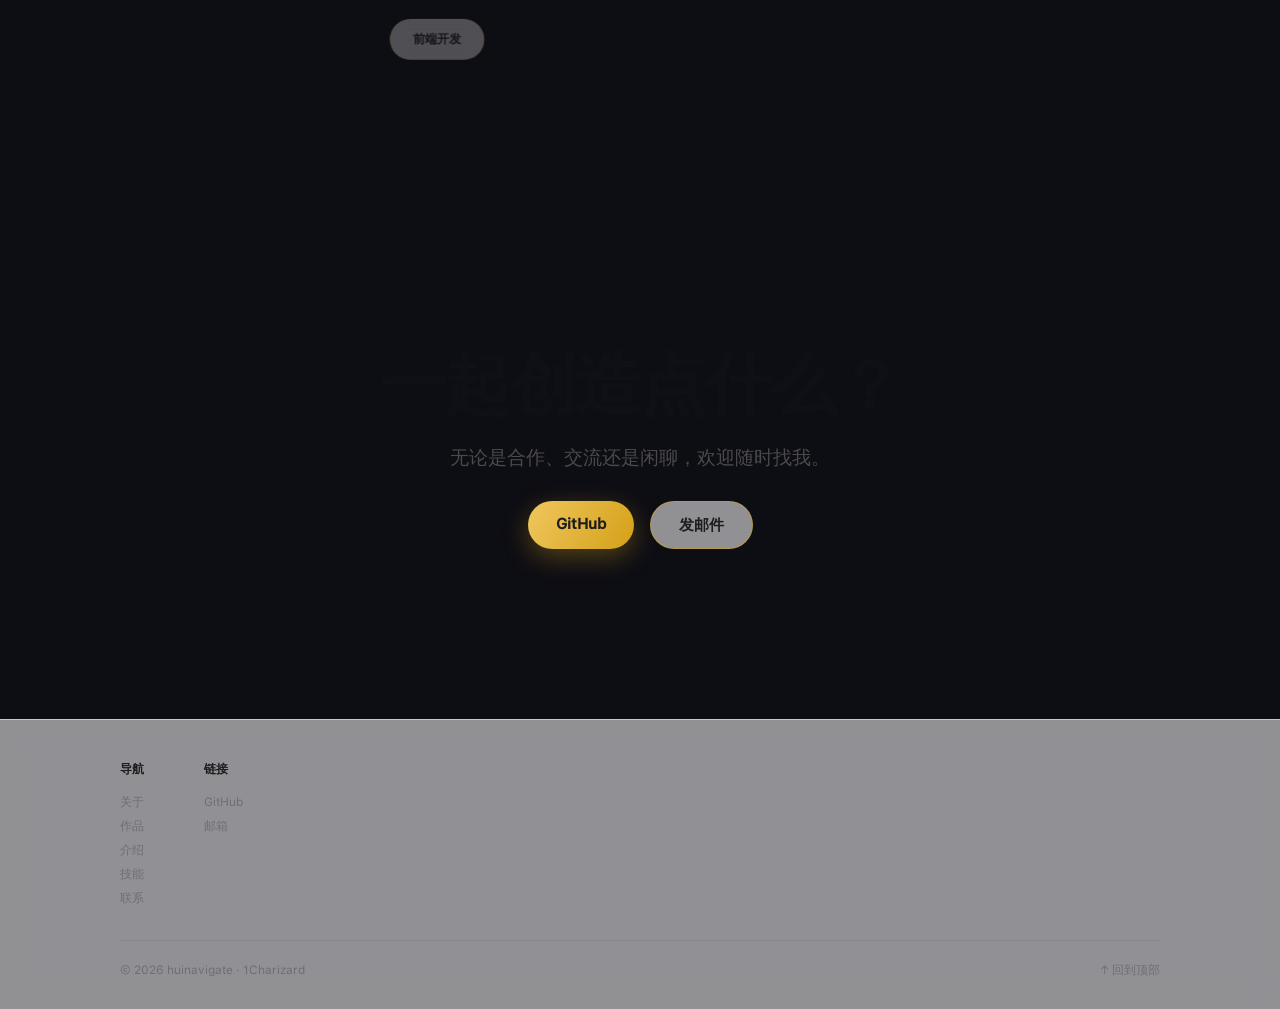
==== commit faee4c7a: "v7: PixelSwap center-burst opening + showcase section — no curtain, direct pixel reveal after load, " ====
--- a/index.html
+++ b/index.html
@@ -7,7 +7,7 @@
   <meta name="description" content="huinavigate — 探索、构建、创造。1Charizard 的个人主页。">
   <link rel="icon" href="data:image/svg+xml,%3Csvg xmlns='http://www.w3.org/2000/svg' viewBox='0 0 64 64'%3E%3Cdefs%3E%3ClinearGradient id='g' x1='0' y1='0' x2='1' y2='1'%3E%3Cstop offset='0' stop-color='%23f0c75e'/%3E%3Cstop offset='1' stop-color='%23e0b8c8'/%3E%3C/linearGradient%3E%3C/defs%3E%3Crect width='64' height='64' rx='15' fill='url(%23g)'/%3E%3Ctext x='32' y='45' font-family='-apple-system,Segoe UI,sans-serif' font-size='34' font-weight='700' text-anchor='middle' fill='%231d1d1f'%3Eh%3C/text%3E%3C/svg%3E">
   <link rel="stylesheet" href="styles.css">
-  <noscript><style>.no-js #curtain{display:none!important}.no-js .hero-title,.no-js .hero-sub,.no-js .hero-links,.no-js .hero-scroll,.no-js .reveal{opacity:1!important;transform:none!important}.no-js .nav{opacity:1!important;transform:none!important}</style></noscript>
+  <noscript><style>.no-js #intro{display:none!important}.no-js .hero-title,.no-js .hero-sub,.no-js .hero-links,.no-js .hero-scroll,.no-js .reveal{opacity:1!important;transform:none!important}.no-js .nav{opacity:1!important;transform:none!important}</style></noscript>
 </head>
 <body>
 
@@ -21,11 +21,23 @@
   <div id="cursorDot" class="cursor-dot" aria-hidden="true"></div>
   <div id="cursorRing" class="cursor-ring" aria-hidden="true"></div>
 
-  <!-- 加载幕布 -->
-  <div id="curtain" aria-hidden="true">
-    <div class="curtain-inner">
-      <span class="curtain-brand">huinavigate</span>
-      <div class="curtain-bar"><i></i></div>
+  <!-- 像素开场序幕:加载完成后 center 扩散揭示 hero -->
+  <div id="intro" aria-hidden="false">
+    <div class="ps-layer ps-layer-a" data-visible="true">
+      <div class="intro-content">
+        <span class="intro-brand">huinavigate</span>
+        <span class="intro-tag" data-i18n="hero.sub">探索、构建、创造。</span>
+      </div>
+    </div>
+    <div class="ps-layer ps-layer-b" data-visible="false" aria-hidden="true">
+      <div class="intro-hero">
+        <h1 class="hero-title intro-hero-title">huinavigate</h1>
+        <p class="hero-sub intro-hero-sub" data-i18n="hero.sub">探索、构建、创造。</p>
+        <div class="hero-links intro-hero-links">
+          <a class="link-arrow" href="#about" data-i18n="hero.learn">了解更多 <span class="arrow">›</span></a>
+          <a class="btn btn-primary" href="#contact" data-i18n="hero.cta">开始探索</a>
+        </div>
+      </div>
     </div>
   </div>
 
@@ -36,6 +48,7 @@
       <div class="nav-links">
         <a href="#about" data-i18n="nav.about">关于</a>
         <a href="#works" data-i18n="nav.works">作品</a>
+        <a href="#showcase" data-i18n="nav.showcase">介绍</a>
         <a href="#skills" data-i18n="nav.skills">技能</a>
         <a href="#contact" data-i18n="nav.contact">联系</a>
       </div>
@@ -86,7 +99,6 @@
     <!-- ============ WORKS(bento 卡片 + 骨架屏) ============ -->
     <section class="section works" id="works" data-section="works">
       <div class="section-inner">
-        <p class="section-eyebrow reveal" data-i18n="works.eyebrow">作品</p>
         <h2 class="section-title reveal" data-i18n="works.title">正在创造的东西。</h2>
         <div class="cards">
           <a class="card card-lg is-loading" href="https://github.com/1Charizard/huinavigate" target="_blank" rel="noopener" data-magnetic>
@@ -147,6 +159,74 @@
       </div>
     </section>
 
+    <!-- ============ SHOWCASE(产品介绍:浏览器 mockup + 特性) ============ -->
+    <section class="section showcase" id="showcase" data-section="showcase">
+      <div class="section-inner showcase-inner">
+        <div class="showcase-media reveal">
+          <div class="mock-frame">
+            <div class="mock-bar" aria-hidden="true">
+              <i></i><i></i><i></i>
+              <span></span>
+            </div>
+            <div class="ps-mockup" id="mockup">
+              <div class="ps-layer" data-visible="true">
+                <div class="mock-view mv-home" aria-hidden="true">
+                  <div class="mv-hero">
+                    <div class="mv-brand">huinavigate</div>
+                    <div class="mv-sub"></div>
+                    <div class="mv-btns"><span></span><span></span></div>
+                  </div>
+                </div>
+              </div>
+              <div class="ps-layer" data-visible="false" aria-hidden="true">
+                <div class="mock-view mv-works" aria-hidden="true">
+                  <div class="mv-card"></div>
+                  <div class="mv-card"></div>
+                </div>
+              </div>
+            </div>
+          </div>
+          <p class="mock-hint" data-i18n="showcase.hint">悬停查看像素切换</p>
+        </div>
+        <div class="showcase-copy">
+          <h2 class="section-title reveal" data-i18n="showcase.title">这个主页本身就是作品。</h2>
+          <ul class="feats">
+            <li class="feat reveal">
+              <span class="feat-num" aria-hidden="true">01</span>
+              <div class="feat-copy">
+                <h3 data-i18n="showcase.d1t">像素马赛克开场</h3>
+                <p data-i18n="showcase.d1d">加载完成即触发 PixelSwap 中心扩散揭幕，每一像素都是一扇通往内容的窗口。</p>
+              </div>
+            </li>
+            <li class="feat reveal">
+              <span class="feat-num" aria-hidden="true">02</span>
+              <div class="feat-copy">
+                <h3 data-i18n="showcase.d2t">3D 粒子背景</h3>
+                <p data-i18n="showcase.d2d">轻量 Three.js 粒子层，随光标与滚动响应，移动端自动降级。</p>
+              </div>
+            </li>
+            <li class="feat reveal">
+              <span class="feat-num" aria-hidden="true">03</span>
+              <div class="feat-copy">
+                <h3 data-i18n="showcase.d3t">骨架屏加载</h3>
+                <p data-i18n="showcase.d3d">内容就绪前以形状匹配的骨架占位，绝不白屏。</p>
+              </div>
+            </li>
+            <li class="feat reveal">
+              <span class="feat-num" aria-hidden="true">04</span>
+              <div class="feat-copy">
+                <h3 data-i18n="showcase.d4t">中英双语</h3>
+                <p data-i18n="showcase.d4d">一键切换语言，苹果式 SF Pro 排版与粉嫩金色系统。</p>
+              </div>
+            </li>
+          </ul>
+          <a class="btn btn-primary reveal" href="https://github.com/1Charizard/huinavigate" target="_blank" rel="noopener" data-magnetic>
+            <span data-i18n="showcase.cta">访问项目</span> <span class="arrow" aria-hidden="true">↗</span>
+          </a>
+        </div>
+      </div>
+    </section>
+
     <!-- ============ SKILLS(弹性 chips) ============ -->
     <section class="section skills" id="skills" data-section="skills">
       <div class="section-inner">
@@ -180,6 +260,7 @@
             <h4 data-i18n="footer.nav">导航</h4>
             <a href="#about" data-i18n="nav.about">关于</a>
             <a href="#works" data-i18n="nav.works">作品</a>
+            <a href="#showcase" data-i18n="nav.showcase">介绍</a>
             <a href="#skills" data-i18n="nav.skills">技能</a>
             <a href="#contact" data-i18n="nav.contact">联系</a>
           </div>
@@ -197,14 +278,16 @@
     </footer>
   </main>
 
-  <!-- GSAP(UMD,用于渐变背景与滚动编舞) -->
+  <!-- GSAP(UMD,渐变背景与滚动编舞) -->
   <script src="vendor/gsap.js"></script>
   <script src="vendor/ScrollTrigger.js"></script>
   <!-- 背景渐变与滚动编舞 -->
   <script src="scene.js"></script>
   <!-- 3D 粒子(ESM,可降级) -->
   <script type="module" src="three-scene.js"></script>
-  <!-- 界面逻辑(光标/磁吸/ripple/i18n/骨架) -->
+  <!-- PixelSwap 像素过渡(零依赖) -->
+  <script src="pixel-swap.js"></script>
+  <!-- 界面逻辑(开场/光标/磁吸/ripple/i18n/骨架) -->
   <script src="main.js"></script>
 </body>
 </html>
--- a/styles.css
+++ b/styles.css
@@ -36,7 +36,7 @@
   --font-text: "SF Pro Text", -apple-system, BlinkMacSystemFont,
     "PingFang SC", "Hiragino Sans GB", "Microsoft YaHei", sans-serif;
 
-  /* 粉嫩水晶渐变(锁定单一色温:粉 + 金,不跨色相漂移) */
+  /* 粉嫩水晶渐变(锁定单一色温:粉 + 金) */
   --bg-corner: #2a1a22;
   --bg-edge: #d9a9c0;
   --bg-glow: #fdf3f5;
@@ -78,6 +78,9 @@
 a { color: inherit; text-decoration: none; }
 button { font-family: inherit; cursor: pointer; border: none; background: none; color: inherit; }
 ::selection { background: var(--gold); color: #fff; }
+
+/* 开场期间锁定滚动 */
+html.intro-lock, html.intro-lock body { overflow: hidden; }
 
 /* 交互光标下隐藏系统光标 */
 @media (pointer: fine) {
@@ -116,10 +119,87 @@
 .content { position: relative; z-index: 2; }
 
 /* ============================================================
+   像素开场序幕(加载完成后 center 扩散揭示 hero)
+   ============================================================ */
+#intro {
+  position: fixed; inset: 0; z-index: 4000;
+  overflow: hidden;
+  transition: opacity 0.7s ease;
+}
+#intro.done { opacity: 0; pointer-events: none; }
+
+/* PixelSwap 通用层 */
+.ps-layer {
+  position: absolute; inset: 0;
+  transition: opacity 0.45s ease;
+}
+.ps-layer[data-visible="false"] { opacity: 0; visibility: hidden; pointer-events: none; }
+
+.ps-grid { position: absolute; inset: 0; pointer-events: none; }
+.ps-pixel {
+  position: absolute; overflow: hidden;
+  will-change: transform;
+}
+.ps-pixel-content { position: absolute; }
+
+/* 序幕 A 层:深色水晶底 + 品牌 */
+.ps-layer-a {
+  background: linear-gradient(160deg, #1a1a24 0%, #2a1a22 55%, #3a2430 100%);
+}
+.intro-content {
+  position: absolute; inset: 0;
+  display: flex; flex-direction: column; align-items: center; justify-content: center;
+  gap: 20px; text-align: center; padding: 0 24px;
+}
+.intro-brand {
+  font-family: var(--font-display);
+  font-size: clamp(64px, 11vw, 128px);
+  font-weight: 800; letter-spacing: -0.03em; line-height: 1.02;
+  background: linear-gradient(120deg, #f0c75e 20%, #f3d9d3 50%, #e0b8c8 80%);
+  background-size: 200% auto;
+  -webkit-background-clip: text; background-clip: text;
+  -webkit-text-fill-color: transparent;
+  animation: shimmer-text 2.4s linear infinite;
+}
+.intro-tag {
+  font-family: var(--font-text);
+  font-size: clamp(19px, 2.6vw, 27px); font-weight: 500;
+  color: rgba(255, 255, 255, 0.85);
+}
+@keyframes shimmer-text { to { background-position: 200% center; } }
+
+/* 序幕 B 层:粉嫩页面视觉(与真实页面一致,无缝衔接) */
+.ps-layer-b {
+  background:
+    radial-gradient(ellipse 58% 50% at 50% 42%,
+      var(--bg-glow) 0%, var(--bg-pink) 44%, transparent 76%),
+    radial-gradient(ellipse 50% 44% at 50% 80%,
+      var(--bg-rose) 0%, transparent 72%),
+    radial-gradient(ellipse 24% 62% at 0% 50%,
+      var(--bg-edge) 0%, transparent 78%),
+    radial-gradient(ellipse 24% 62% at 100% 50%,
+      var(--bg-edge) 0%, transparent 78%),
+    radial-gradient(ellipse 30% 26% at 0% 0%, var(--bg-corner) 0%, transparent 70%),
+    radial-gradient(ellipse 30% 26% at 100% 0%, var(--bg-corner) 0%, transparent 70%),
+    radial-gradient(ellipse 30% 26% at 0% 100%, var(--bg-corner) 0%, transparent 70%),
+    radial-gradient(ellipse 30% 26% at 100% 100%, var(--bg-corner) 0%, transparent 70%),
+    #0d0d14;
+}
+.intro-hero {
+  position: absolute; inset: 0;
+  display: flex; flex-direction: column; align-items: center; justify-content: center;
+  text-align: center; padding: 0 24px;
+}
+/* 序幕内的 hero 元素直接可见(不等待 body.ready) */
+.ps-layer .hero-title,
+.ps-layer .hero-sub,
+.ps-layer .hero-links { opacity: 1; transform: none; }
+
+/* ============================================================
    自定义光标(仅桌面)
    ============================================================ */
 .cursor-dot, .cursor-ring {
-  position: fixed; left: 0; top: 0; z-index: 4000;
+  position: fixed; left: 0; top: 0; z-index: 6000;
   border-radius: 50%; pointer-events: none;
   opacity: 0; transform: translate(-50%, -50%);
   will-change: transform;
@@ -144,45 +224,12 @@
 
 /* 点击 ripple */
 .ripple {
-  position: fixed; z-index: 3990; pointer-events: none;
+  position: fixed; z-index: 5990; pointer-events: none;
   border-radius: 50%; transform: translate(-50%, -50%) scale(0);
   background: radial-gradient(circle, rgba(240, 199, 94, 0.55) 0%, rgba(224, 184, 200, 0.2) 60%, transparent 70%);
   animation: ripple-burst 0.7s cubic-bezier(0.16, 1, 0.3, 1) forwards;
 }
 @keyframes ripple-burst { to { transform: translate(-50%, -50%) scale(1); opacity: 0; } }
-
-/* ============================================================
-   加载幕布
-   ============================================================ */
-#curtain {
-  position: fixed; inset: 0; z-index: 5000;
-  background: linear-gradient(160deg, #1a1a24 0%, #2a1a22 55%, #3a2430 100%);
-  display: flex; align-items: center; justify-content: center;
-  transition: transform 0.9s cubic-bezier(0.77, 0, 0.18, 1) 0.1s;
-}
-#curtain.done { transform: translateY(-100%); }
-.curtain-inner { text-align: center; }
-.curtain-brand {
-  font-family: var(--font-display);
-  font-size: clamp(34px, 7vw, 64px);
-  font-weight: 800; letter-spacing: -0.02em;
-  background: linear-gradient(120deg, #f0c75e 20%, #f3d9d3 50%, #e0b8c8 80%);
-  background-size: 200% auto;
-  -webkit-background-clip: text; background-clip: text;
-  -webkit-text-fill-color: transparent;
-  animation: shimmer-text 2.4s linear infinite;
-}
-@keyframes shimmer-text { to { background-position: 200% center; } }
-.curtain-bar {
-  width: 220px; height: 3px; margin: 20px auto 0; border-radius: 3px;
-  background: rgba(255, 255, 255, 0.12); overflow: hidden;
-}
-.curtain-bar i {
-  display: block; width: 40%; height: 100%; border-radius: 3px;
-  background: linear-gradient(90deg, transparent, #f0c75e, transparent);
-  animation: bar-slide 1.1s ease-in-out infinite;
-}
-@keyframes bar-slide { 0% { transform: translateX(-120%); } 100% { transform: translateX(320%); } }
 
 /* ============================================================
    导航(苹果式毛玻璃)
@@ -196,7 +243,7 @@
   border-bottom: 1px solid rgba(255, 255, 255, 0.35);
   box-shadow: inset 0 1px 0 rgba(255, 255, 255, 0.4);
   opacity: 0; transform: translateY(-12px);
-  transition: opacity 0.6s ease 1.6s, transform 0.6s ease 1.6s,
+  transition: opacity 0.6s ease 0.5s, transform 0.6s ease 0.5s,
     background 0.3s ease, box-shadow 0.3s ease;
 }
 body.ready .nav { opacity: 1; transform: none; }
@@ -211,7 +258,7 @@
   color: var(--ink);
   margin-right: auto;
 }
-.nav-links { display: flex; gap: 22px; }
+.nav-links { display: flex; gap: 20px; }
 .nav-links a {
   font-family: var(--font-text);
   font-size: 13px; color: var(--ink-soft);
@@ -413,26 +460,27 @@
 .card-visual svg { width: 120px; height: 120px; }
 .card-visual.v1 { background: linear-gradient(135deg, #f3d9d3, #e0b8c8); }
 .card-visual.v2 { background: linear-gradient(135deg, #e6d4ef, #cbaee0); }
-.card-body { padding: 26px 28px 30px; }
-.card-body h3 {
-  font-family: var(--font-display);
-  font-size: 22px; font-weight: 700; letter-spacing: -0.01em;
-  color: var(--ink); margin-bottom: 8px;
-}
-.card-body p {
-  font-family: var(--font-text);
-  font-size: 15px; color: var(--ink-soft); margin-bottom: 16px;
-}
-.card-link {
-  font-family: var(--font-text);
-  font-size: 15px; font-weight: 600; color: var(--gold-deep);
-}
-.card-link .arrow { transition: transform 0.3s ease; }
-.card:hover .card-link .arrow { transform: translateX(4px); }
 
 /* 骨架屏:加载时隐藏真实内容,显示占位块;就绪后淡出 */
 .card-visual, .card-body { transition: opacity 0.5s ease; }
 .card.is-loading .card-visual, .card.is-loading .card-body { opacity: 0; }
+
+.card-body { padding: 26px 28px 30px; }
+.card-body h3 {
+  font-family: var(--font-display);
+  font-size: 22px; font-weight: 700; letter-spacing: -0.01em;
+  color: var(--ink); margin-bottom: 8px;
+}
+.card-body p {
+  font-family: var(--font-text);
+  font-size: 15px; color: var(--ink-soft); margin-bottom: 16px;
+}
+.card-link {
+  font-family: var(--font-text);
+  font-size: 15px; font-weight: 600; color: var(--gold-deep);
+}
+.card-link .arrow { transition: transform 0.3s ease; }
+.card:hover .card-link .arrow { transform: translateX(4px); }
 
 .card-skeleton {
   position: absolute; inset: 0; z-index: 3;
@@ -460,6 +508,78 @@
   animation: skeleton-shimmer 1.6s linear infinite;
 }
 @keyframes skeleton-shimmer { 0% { background-position: 180% 0; } 100% { background-position: -40% 0; } }
+
+/* ============================================================
+   SHOWCASE(产品介绍:浏览器 mockup + 特性列表)
+   ============================================================ */
+.showcase-inner {
+  display: grid; grid-template-columns: 1fr 1fr;
+  gap: 60px; align-items: center;
+}
+.mock-frame {
+  border-radius: var(--radius); overflow: hidden;
+  background: #fff;
+  border: 1px solid rgba(0, 0, 0, 0.06);
+  box-shadow: 0 24px 70px rgba(0, 0, 0, 0.14);
+}
+.mock-bar {
+  height: 36px; display: flex; align-items: center; gap: 7px; padding: 0 15px;
+  background: #f5f5f7; border-bottom: 1px solid rgba(0, 0, 0, 0.06);
+}
+.mock-bar i { width: 10px; height: 10px; border-radius: 50%; background: #ff5f57; }
+.mock-bar i:nth-child(2) { background: #febc2e; }
+.mock-bar i:nth-child(3) { background: #28c840; }
+.mock-bar span {
+  margin-left: 12px; flex: 1; max-width: 240px; height: 16px;
+  border-radius: 8px; background: #e9e9ed;
+}
+.ps-mockup { position: relative; aspect-ratio: 16 / 10; }
+.mock-view { position: absolute; inset: 0; overflow: hidden; }
+.mv-home {
+  background: linear-gradient(160deg, #fdf3f5, #f3d9d3 55%, #e0b8c8);
+  display: flex; align-items: center; justify-content: center;
+}
+.mv-hero { text-align: center; display: flex; flex-direction: column; gap: 10px; align-items: center; }
+.mv-brand {
+  font-family: var(--font-display);
+  font-size: clamp(26px, 4vw, 46px); font-weight: 800; letter-spacing: -0.02em;
+  color: var(--ink);
+}
+.mv-sub { width: 130px; height: 10px; border-radius: 5px; background: rgba(29, 29, 31, 0.18); }
+.mv-btns { display: flex; gap: 8px; margin-top: 6px; }
+.mv-btns span {
+  width: 66px; height: 22px; border-radius: 11px;
+  background: linear-gradient(120deg, #f0c75e, #d4a017);
+}
+.mv-btns span:last-child { background: rgba(255, 255, 255, 0.75); border: 1px solid rgba(212, 160, 23, 0.45); }
+.mv-works {
+  background: linear-gradient(160deg, #fdf0f3, #f2cdd8 60%, #d99ab4);
+  display: grid; grid-template-columns: 1fr 1fr; gap: 12px; padding: 18px;
+}
+.mv-card { border-radius: 12px; background: rgba(255, 255, 255, 0.85); box-shadow: 0 6px 18px rgba(0, 0, 0, 0.08); }
+
+.mock-hint {
+  text-align: center; font-size: 12px; color: var(--ink-faint); margin-top: 12px;
+}
+
+.showcase-copy { text-align: left; }
+.feats {
+  list-style: none; margin: 28px 0 30px;
+  display: flex; flex-direction: column; gap: 22px;
+}
+.feat { display: flex; gap: 18px; align-items: flex-start; }
+.feat-num {
+  font-family: var(--font-display);
+  font-size: 14px; font-weight: 800; color: var(--gold-deep);
+  background: rgba(240, 199, 94, 0.28);
+  border-radius: 10px; padding: 6px 11px; flex: none;
+}
+.feat-copy h3 {
+  font-family: var(--font-display);
+  font-size: 19px; font-weight: 700; color: var(--ink); margin-bottom: 4px;
+}
+.feat-copy p { font-size: 14.5px; color: var(--ink-soft); line-height: 1.6; }
+.showcase .btn { margin-top: 6px; }
 
 /* ============================================================
    SKILLS(弹性 chips)
@@ -530,11 +650,15 @@
   .about-copy { text-align: center; }
   .about-copy .section-sub { margin: 0 auto 24px; }
   .cards { grid-template-columns: 1fr; }
+  .showcase-inner { grid-template-columns: 1fr; gap: 44px; }
+  .showcase-copy { text-align: center; }
+  .feats { text-align: left; }
 }
 
 @media (max-width: 720px) {
-  .nav-links { gap: 14px; }
+  .nav-links { gap: 12px; }
   .nav-links a { font-size: 11px; }
+  .nav-links a:nth-child(3) { display: none; }
   .hero-title { font-size: clamp(48px, 14vw, 80px); }
   .section { padding: 90px 20px; }
   .contact { padding: 110px 20px 120px; }
@@ -550,6 +674,7 @@
 @media (prefers-reduced-motion: reduce) {
   * { animation-duration: 0.01ms !important; transition-duration: 0.01ms !important; }
   html { scroll-behavior: auto; }
+  #intro { display: none; }
   .hero-title .char, .hero-sub, .hero-links, .hero-scroll, .nav { opacity: 1; transform: none; }
   .js .reveal { opacity: 1; transform: none; }
   .card-skeleton { display: none; }
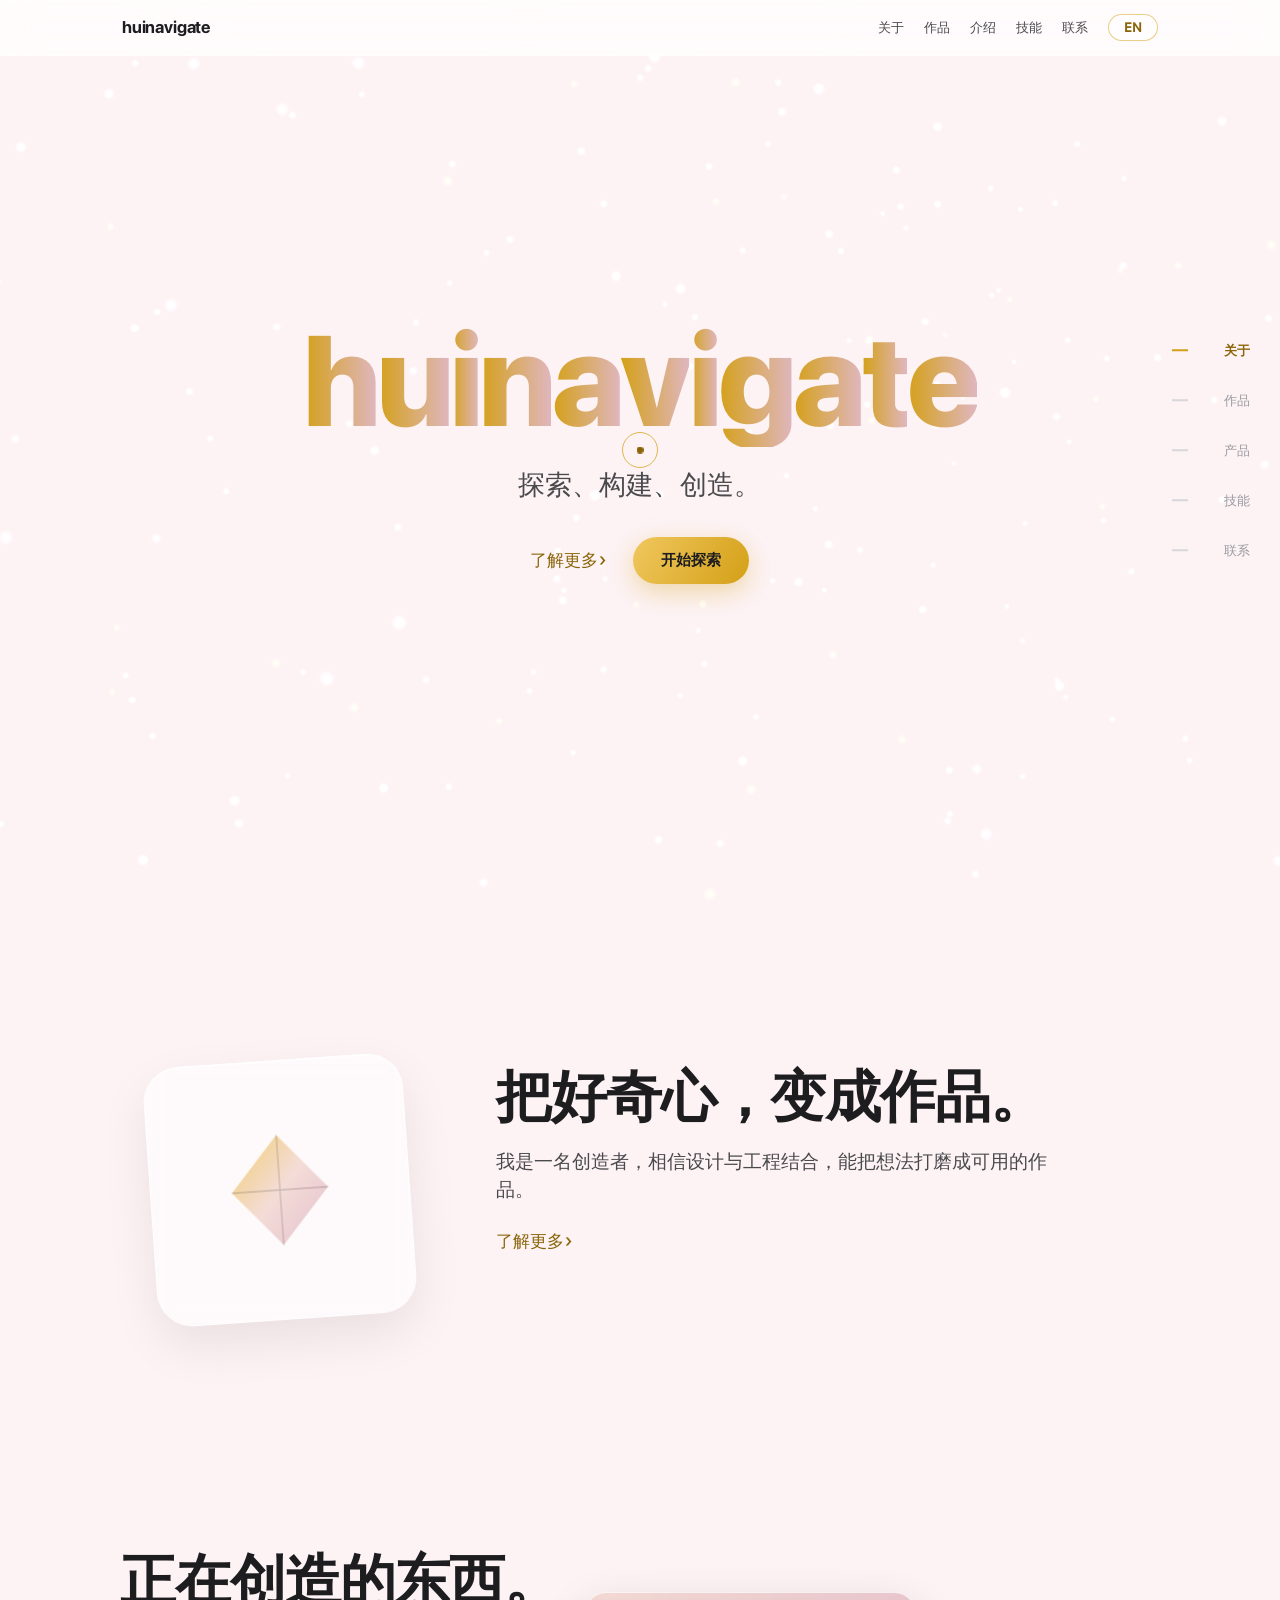
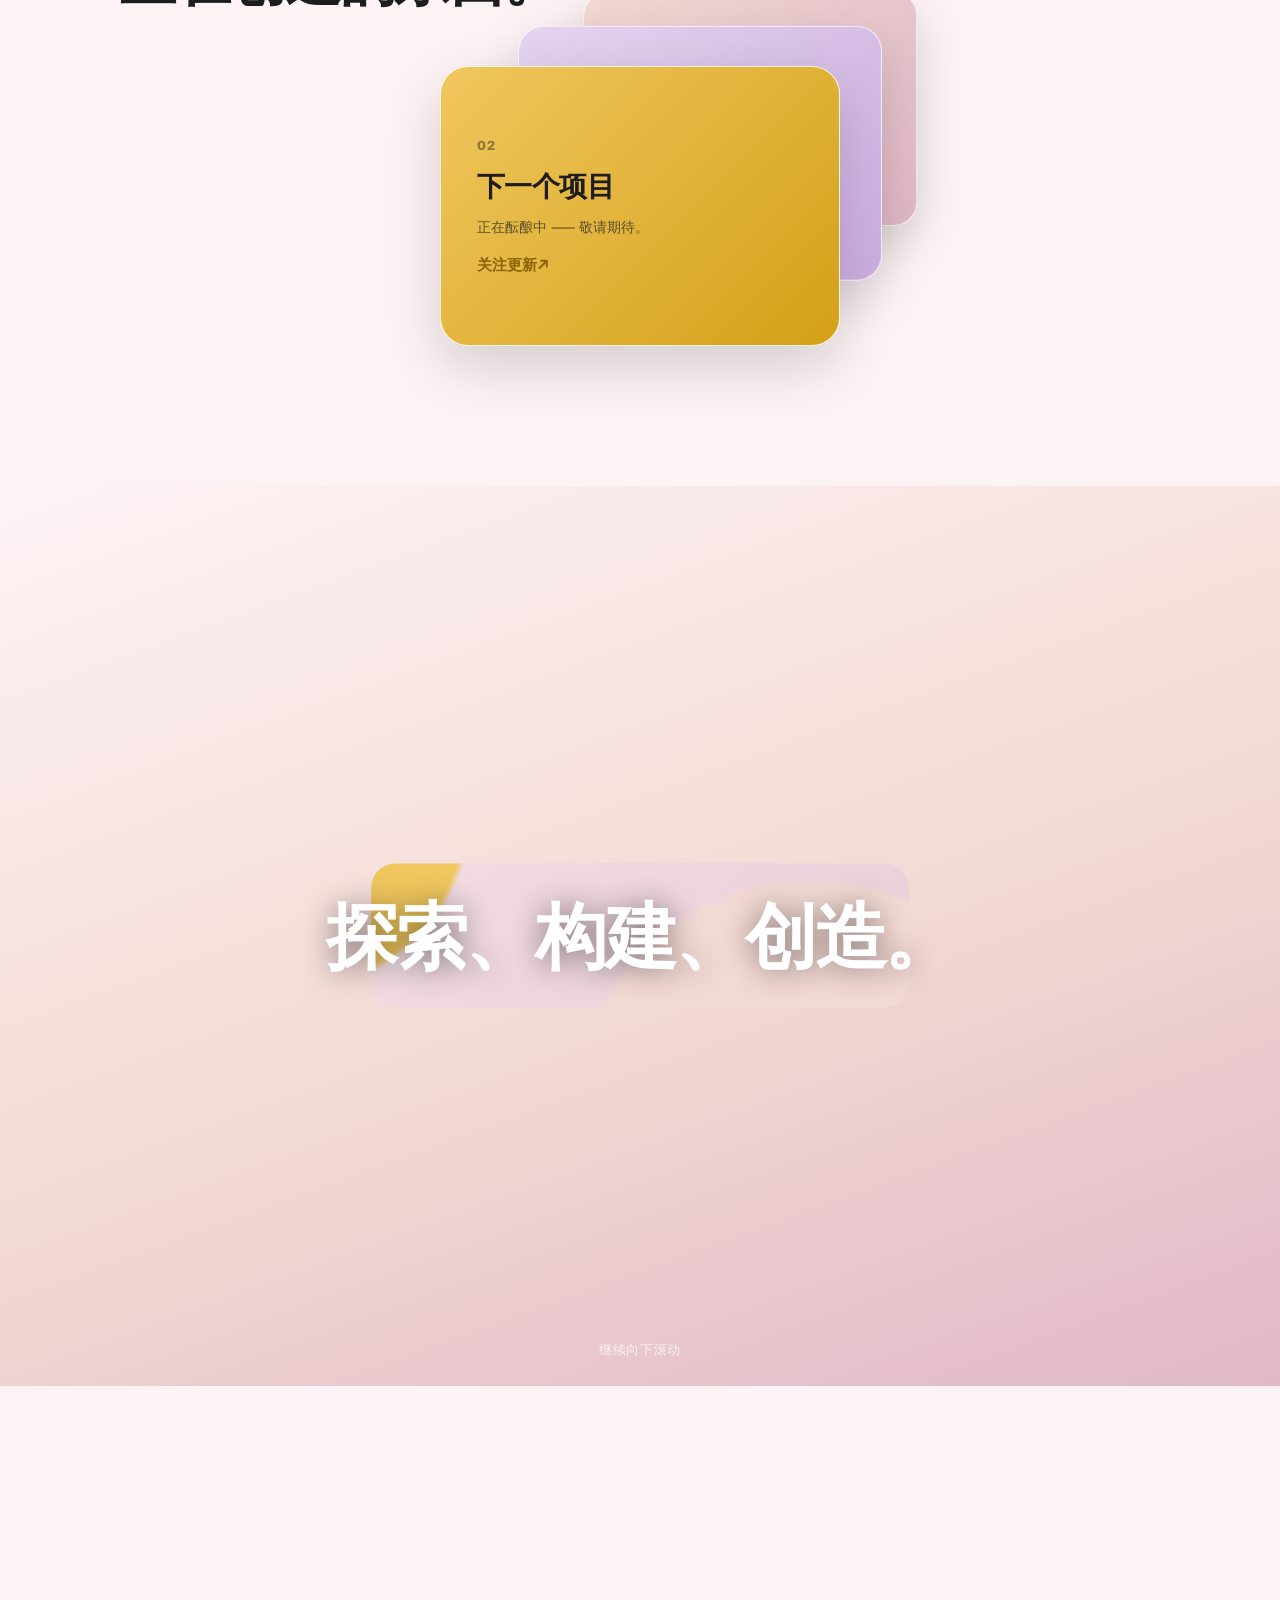
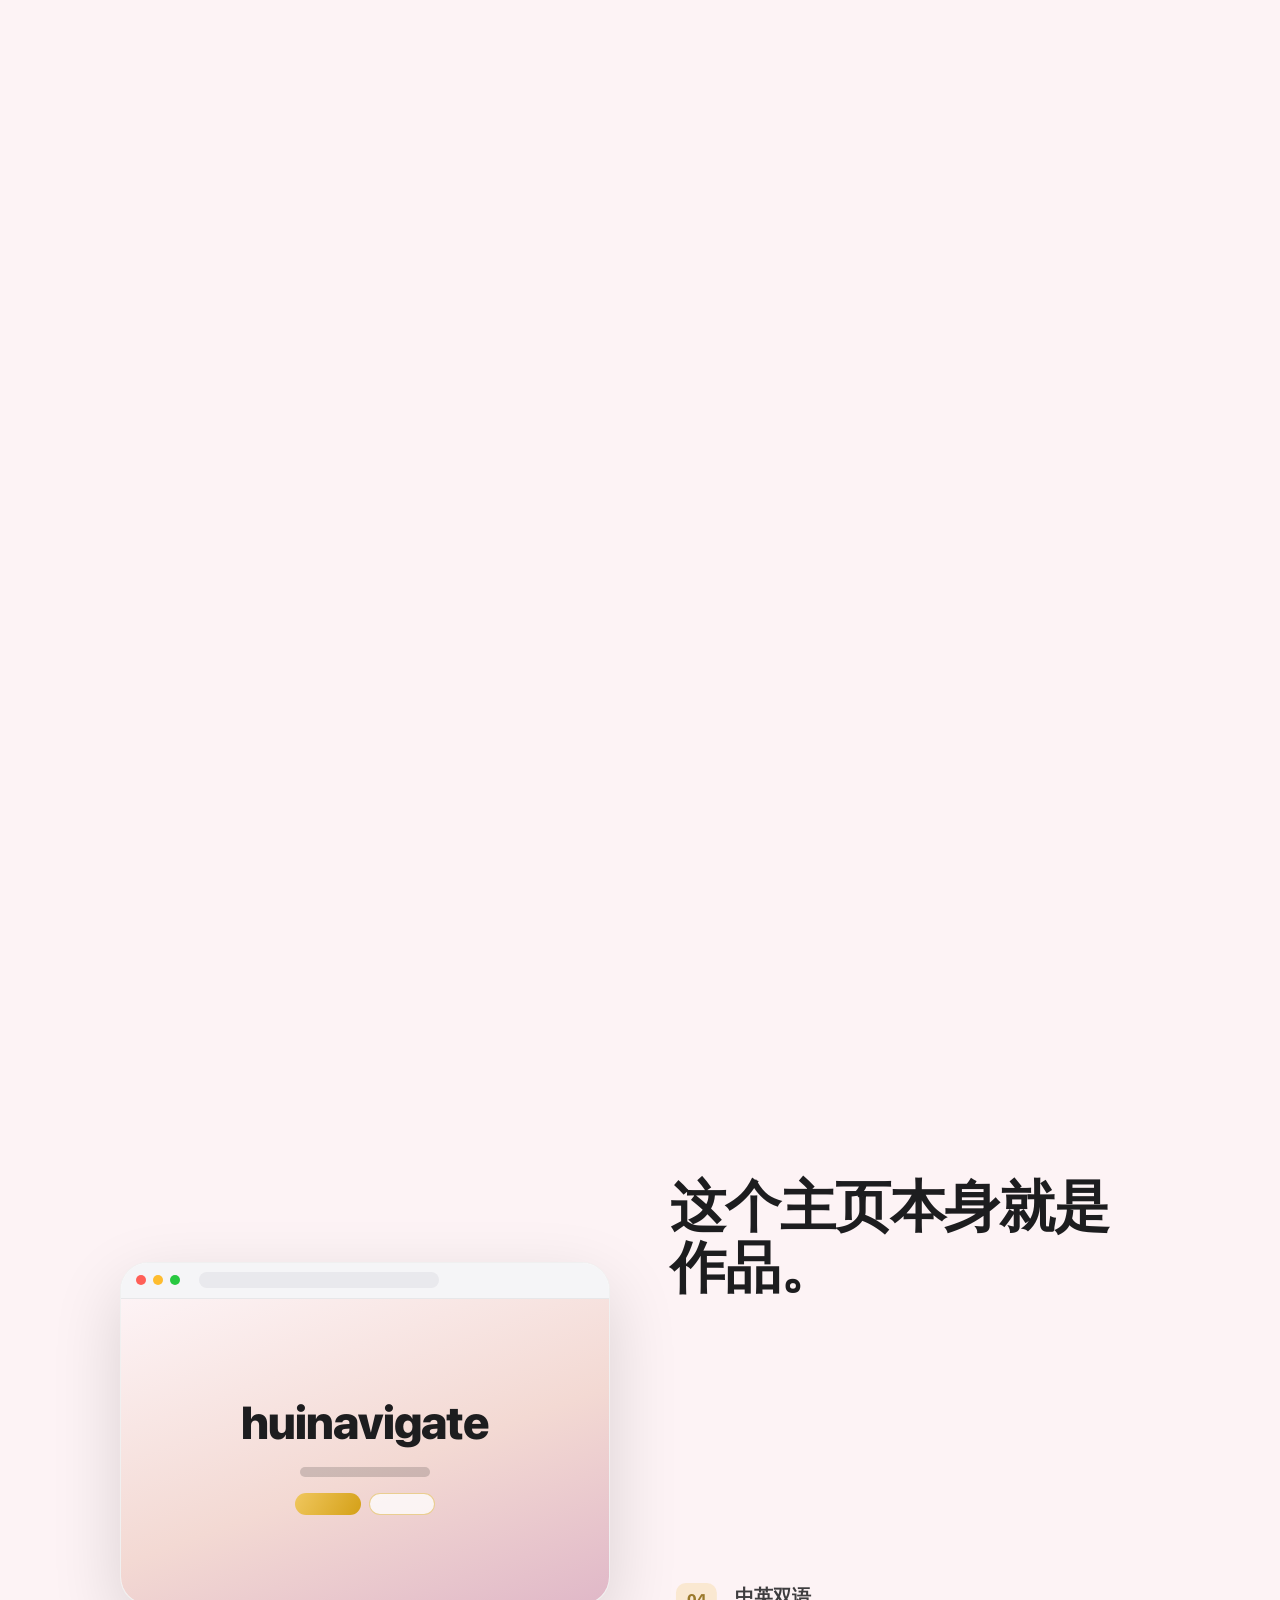
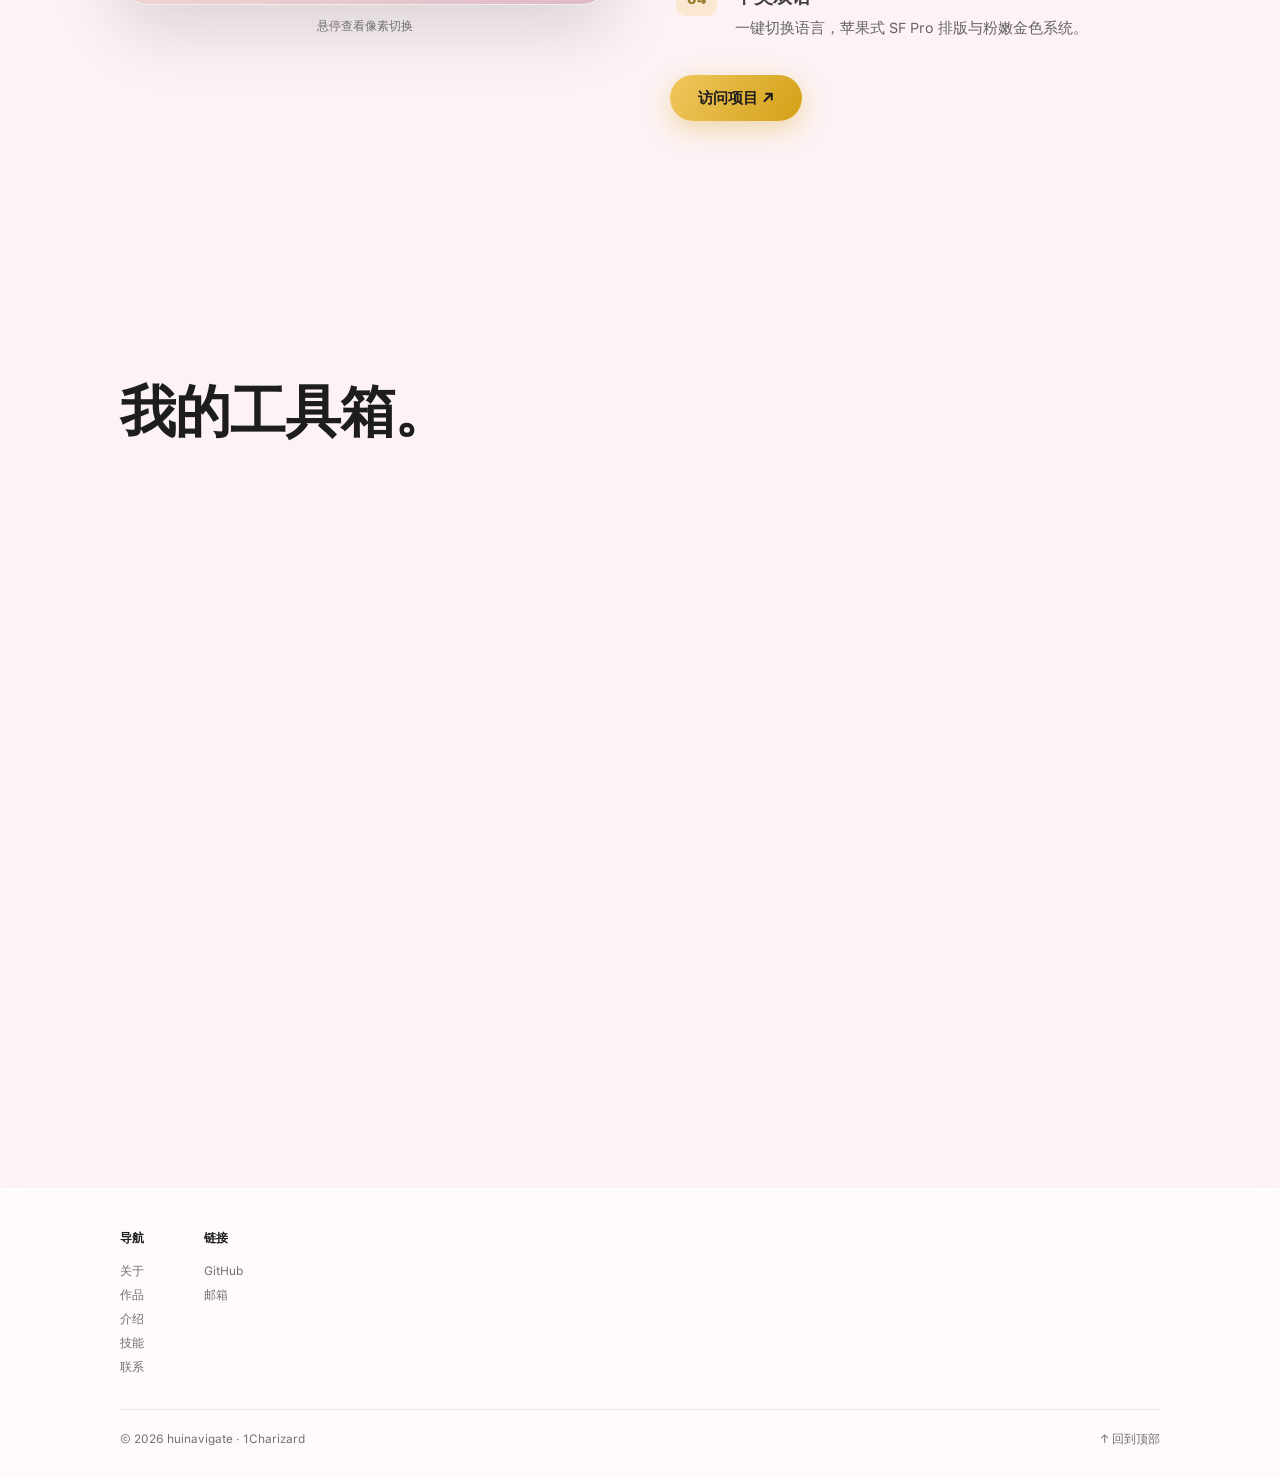
==== commit c143a935: "homepage: integrate 7 components — gradient hero, click spark, border glow, card swap works, scroll " ====
--- a/index.html
+++ b/index.html
@@ -31,7 +31,7 @@
     </div>
     <div class="ps-layer ps-layer-b" data-visible="false" aria-hidden="true">
       <div class="intro-hero">
-        <h1 class="hero-title intro-hero-title">huinavigate</h1>
+        <h1 class="hero-title gradient-hero intro-hero-title">huinavigate</h1>
         <p class="hero-sub intro-hero-sub" data-i18n="hero.sub">探索、构建、创造。</p>
         <div class="hero-links intro-hero-links">
           <a class="link-arrow" href="#about" data-i18n="hero.learn">了解更多 <span class="arrow">›</span></a>
@@ -56,12 +56,23 @@
     </nav>
   </header>
 
+  <!-- 章节导航(Line Sidebar,桌面端) -->
+  <aside class="line-sidebar-fixed" id="sideNav" aria-label="章节导航">
+    <ul>
+      <li data-sec="about"><span class="ls-marker"></span><span class="ls-label" data-i18n="nav.about">关于</span></li>
+      <li data-sec="works"><span class="ls-marker"></span><span class="ls-label" data-i18n="nav.works">作品</span></li>
+      <li data-sec="se"><span class="ls-marker"></span><span class="ls-label" data-i18n="nav.se">产品</span></li>
+      <li data-sec="skills"><span class="ls-marker"></span><span class="ls-label" data-i18n="nav.skills">技能</span></li>
+      <li data-sec="contact"><span class="ls-marker"></span><span class="ls-label" data-i18n="nav.contact">联系</span></li>
+    </ul>
+  </aside>
+
   <main id="content" class="content">
 
     <!-- ============ HERO(沉浸式开场) ============ -->
     <section class="hero" id="hero" data-section="hero">
       <div class="hero-inner">
-        <h1 class="hero-title" id="heroTitle">huinavigate</h1>
+        <h1 class="hero-title gradient-hero" id="heroTitle">huinavigate</h1>
         <p class="hero-sub" data-i18n="hero.sub">探索、构建、创造。</p>
         <div class="hero-links">
           <a class="link-arrow" href="#about" data-i18n="hero.learn" data-magnetic>了解更多 <span class="arrow">›</span></a>
@@ -74,7 +85,8 @@
     <!-- ============ ABOUT(不对称双栏) ============ -->
     <section class="section about" id="about" data-section="about">
       <div class="section-inner about-inner">
-        <div class="about-visual reveal" aria-hidden="true">
+        <div class="about-visual glow-card reveal" data-glow aria-hidden="true">
+          <span class="edge-light"></span>
           <svg viewBox="0 0 160 160" role="img" aria-label="crystal">
             <defs>
               <linearGradient id="crystalGrad" x1="0" y1="0" x2="1" y2="1">
@@ -96,65 +108,52 @@
       </div>
     </section>
 
-    <!-- ============ WORKS(bento 卡片 + 骨架屏) ============ -->
+    <!-- ============ WORKS(CardSwap 弹性卡片堆叠) ============ -->
     <section class="section works" id="works" data-section="works">
       <div class="section-inner">
         <h2 class="section-title reveal" data-i18n="works.title">正在创造的东西。</h2>
-        <div class="cards">
-          <a class="card card-lg is-loading" href="https://github.com/1Charizard/huinavigate" target="_blank" rel="noopener" data-magnetic>
-            <div class="card-visual v1" aria-hidden="true">
-              <svg viewBox="0 0 120 120" role="img" aria-label="globe">
-                <defs>
-                  <linearGradient id="globeGrad" x1="0" y1="0" x2="1" y2="1">
-                    <stop offset="0" stop-color="#f0c75e"/>
-                    <stop offset="1" stop-color="#e0b8c8"/>
-                  </linearGradient>
-                </defs>
-                <circle cx="60" cy="60" r="44" fill="url(#globeGrad)" opacity="0.9"/>
-                <ellipse cx="60" cy="60" rx="20" ry="44" fill="none" stroke="rgba(255,255,255,0.7)" stroke-width="1.5"/>
-                <path d="M16 60 H104 M60 16 C40 34 40 86 60 104 C80 86 80 34 60 16" fill="none" stroke="rgba(29,29,31,0.25)" stroke-width="1.5"/>
-              </svg>
-            </div>
-            <div class="card-body">
-              <h3 data-i18n="works.c1t">huinavigate</h3>
-              <p data-i18n="works.c1d">个人主页 —— 探索设计与交互的边界。</p>
-              <span class="card-link" data-i18n="works.c1l">查看项目 <span class="arrow">↗</span></span>
-            </div>
-            <div class="card-skeleton" aria-hidden="true">
-              <div class="sk-img"></div>
-              <div class="sk-body">
-                <div class="sk-line" style="width:62%"></div>
-                <div class="sk-line" style="width:88%"></div>
-                <div class="sk-line" style="width:44%"></div>
-              </div>
-            </div>
-          </a>
-          <a class="card is-loading" href="https://github.com/1Charizard" target="_blank" rel="noopener" data-magnetic>
-            <div class="card-visual v2" aria-hidden="true">
-              <svg viewBox="0 0 120 120" role="img" aria-label="spark">
-                <defs>
-                  <linearGradient id="sparkGrad" x1="0" y1="0" x2="1" y2="1">
-                    <stop offset="0" stop-color="#e6d4ef"/>
-                    <stop offset="1" stop-color="#cbaee0"/>
-                  </linearGradient>
-                </defs>
-                <path d="M60 10 L69 51 L110 60 L69 69 L60 110 L51 69 L10 60 L51 51 Z" fill="url(#sparkGrad)" opacity="0.9"/>
-              </svg>
-            </div>
-            <div class="card-body">
-              <h3 data-i18n="works.c2t">下一个项目</h3>
-              <p data-i18n="works.c2d">正在酝酿中 —— 敬请期待。</p>
-              <span class="card-link" data-i18n="works.c2l">关注更新 <span class="arrow">↗</span></span>
-            </div>
-            <div class="card-skeleton" aria-hidden="true">
-              <div class="sk-img"></div>
-              <div class="sk-body">
-                <div class="sk-line" style="width:62%"></div>
-                <div class="sk-line" style="width:88%"></div>
-                <div class="sk-line" style="width:44%"></div>
-              </div>
-            </div>
-          </a>
+        <div class="works-swap" id="worksSwap" data-cards>
+          <a class="swap-card sc1" href="https://github.com/1Charizard/huinavigate" target="_blank" rel="noopener" data-card>
+            <span class="sc-index" aria-hidden="true">01</span>
+            <span class="sc-title" data-i18n="works.c1t">huinavigate</span>
+            <span class="sc-desc" data-i18n="works.c1d">个人主页 —— 探索设计与交互的边界。</span>
+            <span class="sc-link" data-i18n="works.c1l">查看项目 <span class="arrow">↗</span></span>
+          </a>
+          <a class="swap-card sc2" href="https://github.com/1Charizard" target="_blank" rel="noopener" data-card>
+            <span class="sc-index" aria-hidden="true">02</span>
+            <span class="sc-title" data-i18n="works.c2t">下一个项目</span>
+            <span class="sc-desc" data-i18n="works.c2d">正在酝酿中 —— 敬请期待。</span>
+            <span class="sc-link" data-i18n="works.c2l">关注更新 <span class="arrow">↗</span></span>
+          </a>
+          <a class="swap-card sc3" href="https://github.com/1Charizard" target="_blank" rel="noopener" data-card>
+            <span class="sc-index" aria-hidden="true">03</span>
+            <span class="sc-title" data-i18n="works.c3t">GitHub</span>
+            <span class="sc-desc" data-i18n="works.c3d">我的开源主页与全部仓库。</span>
+            <span class="sc-link" data-i18n="works.c3l">访问 GitHub <span class="arrow">↗</span></span>
+          </a>
+        </div>
+        <div class="works-skeleton" id="worksSkeleton" aria-hidden="true">
+          <div class="sk-block"></div>
+        </div>
+      </div>
+    </section>
+
+    <!-- ============ SE(ScrollExpand 滚动展开产品画面) ============ -->
+    <section class="se-section" id="se" data-section="se">
+      <div class="scroll-expand se-full" data-scroll-expand>
+        <div class="scroll-expand__track">
+          <div class="scroll-expand__stage">
+            <div class="scroll-expand__frame">
+              <div class="scroll-expand__media se-media"></div>
+              <div class="scroll-expand__scrim"></div>
+            </div>
+            <div class="scroll-expand__title" data-i18n="se.title">探索、构建、创造。</div>
+            <div class="scroll-expand__hint" data-i18n="se.hint">继续向下滚动</div>
+            <div class="scroll-expand__overlay">
+              <p class="se-overlay-title" data-i18n="se.subtitle">一个会讲故事的主页</p>
+              <a class="btn btn-primary" href="#showcase" data-i18n="se.cta">看看它是怎么做的</a>
+            </div>
+          </div>
         </div>
       </div>
     </section>
--- a/styles.css
+++ b/styles.css
@@ -36,13 +36,6 @@
   --font-text: "SF Pro Text", -apple-system, BlinkMacSystemFont,
     "PingFang SC", "Hiragino Sans GB", "Microsoft YaHei", sans-serif;
 
-  /* 粉嫩水晶渐变(锁定单一色温:粉 + 金) */
-  --bg-corner: #2a1a22;
-  --bg-edge: #d9a9c0;
-  --bg-glow: #fdf3f5;
-  --bg-pink: #f3d9d3;
-  --bg-rose: #e0b8c8;
-
   /* 文字(近黑,保证彩底对比度) */
   --ink: #1d1d1f;
   --ink-soft: #4a4a4d;
@@ -67,7 +60,7 @@
 
 body {
   font-family: var(--font-text);
-  background: #0d0d14;
+  background: #fdf3f5;
   color: var(--ink);
   line-height: 1.5;
   -webkit-font-smoothing: antialiased;
@@ -92,21 +85,7 @@
    ============================================================ */
 .bg-scene {
   position: fixed; inset: 0; z-index: 0;
-  background:
-    radial-gradient(ellipse 58% 50% at 50% 42%,
-      var(--bg-glow) 0%, var(--bg-pink) 44%, transparent 76%),
-    radial-gradient(ellipse 50% 44% at 50% 80%,
-      var(--bg-rose) 0%, transparent 72%),
-    radial-gradient(ellipse 24% 62% at 0% 50%,
-      var(--bg-edge) 0%, transparent 78%),
-    radial-gradient(ellipse 24% 62% at 100% 50%,
-      var(--bg-edge) 0%, transparent 78%),
-    radial-gradient(ellipse 30% 26% at 0% 0%, var(--bg-corner) 0%, transparent 70%),
-    radial-gradient(ellipse 30% 26% at 100% 0%, var(--bg-corner) 0%, transparent 70%),
-    radial-gradient(ellipse 30% 26% at 0% 100%, var(--bg-corner) 0%, transparent 70%),
-    radial-gradient(ellipse 30% 26% at 100% 100%, var(--bg-corner) 0%, transparent 70%),
-    #0d0d14;
-  will-change: transform;
+  background: #fdf3f5;
 }
 
 /* 3D / 粒子层 */
@@ -168,22 +147,9 @@
 }
 @keyframes shimmer-text { to { background-position: 200% center; } }
 
-/* 序幕 B 层:粉嫩页面视觉(与真实页面一致,无缝衔接) */
+/* 序幕 B 层:与页面背景一致,无缝衔接 */
 .ps-layer-b {
-  background:
-    radial-gradient(ellipse 58% 50% at 50% 42%,
-      var(--bg-glow) 0%, var(--bg-pink) 44%, transparent 76%),
-    radial-gradient(ellipse 50% 44% at 50% 80%,
-      var(--bg-rose) 0%, transparent 72%),
-    radial-gradient(ellipse 24% 62% at 0% 50%,
-      var(--bg-edge) 0%, transparent 78%),
-    radial-gradient(ellipse 24% 62% at 100% 50%,
-      var(--bg-edge) 0%, transparent 78%),
-    radial-gradient(ellipse 30% 26% at 0% 0%, var(--bg-corner) 0%, transparent 70%),
-    radial-gradient(ellipse 30% 26% at 100% 0%, var(--bg-corner) 0%, transparent 70%),
-    radial-gradient(ellipse 30% 26% at 0% 100%, var(--bg-corner) 0%, transparent 70%),
-    radial-gradient(ellipse 30% 26% at 100% 100%, var(--bg-corner) 0%, transparent 70%),
-    #0d0d14;
+  background: #fdf3f5;
 }
 .intro-hero {
   position: absolute; inset: 0;
@@ -312,6 +278,18 @@
 }
 body.ready .hero-title .char { opacity: 1; transform: none; }
 
+/* Gradient Text(粉金流动) */
+.gradient-hero .char {
+  background-image: linear-gradient(90deg, #d4a017, #e0b8c8 35%, #f0c75e 55%, #f3d9d3 75%, #d4a017);
+  background-size: 300% 100%;
+  -webkit-background-clip: text; background-clip: text;
+  -webkit-text-fill-color: transparent; color: transparent;
+  animation: hero-gradient-flow 7s linear infinite;
+  text-shadow: none;
+}
+.gradient-hero:hover .char { animation-play-state: paused; }
+@keyframes hero-gradient-flow { to { background-position: 300% 0; } }
+
 .hero-sub {
   font-family: var(--font-text);
   font-size: clamp(19px, 2.6vw, 27px);
@@ -438,76 +416,193 @@
 .about-copy .section-sub { margin: 0 0 24px; }
 
 /* ============================================================
-   WORKS(bento 卡片 + 骨架屏)
-   ============================================================ */
-.cards {
-  display: grid; grid-template-columns: 1.2fr 1fr; gap: 24px; margin-top: 44px;
-}
-.card {
-  position: relative; display: block; text-align: left;
-  background: var(--glass);
-  -webkit-backdrop-filter: blur(14px); backdrop-filter: blur(14px);
-  border: 1px solid var(--stroke);
+   WORKS(CardSwap 弹性卡片堆叠 + 骨架)
+   ============================================================ */
+.works-swap {
+  position: relative; width: min(420px, 92vw); height: 300px;
+  margin: 44px auto 0; perspective: 1000px;
+}
+.swap-card {
+  position: absolute; top: 50%; left: 50%;
+  display: flex; flex-direction: column; justify-content: center; gap: 10px;
+  width: 400px; height: 280px; padding: 34px 36px;
+  border-radius: var(--radius);
+  border: 1px solid rgba(255, 255, 255, 0.85);
+  box-shadow: 0 20px 54px rgba(0, 0, 0, 0.16);
+  transform-style: preserve-3d; backface-visibility: hidden;
+  will-change: transform;
+}
+.sc1 { background: linear-gradient(135deg, #f3d9d3, #e0b8c8); }
+.sc2 { background: linear-gradient(135deg, #f0c75e, #d4a017); }
+.sc3 { background: linear-gradient(135deg, #e6d4ef, #cbaee0); }
+.sc-index {
+  font-family: var(--font-display); font-size: 13px; font-weight: 800;
+  color: rgba(29, 29, 31, 0.45); letter-spacing: 0.08em;
+}
+.sc-title {
+  font-family: var(--font-display);
+  font-size: 28px; font-weight: 800; letter-spacing: -0.02em; color: var(--ink);
+}
+.sc-desc { font-size: 14px; color: rgba(29, 29, 31, 0.68); }
+.sc-link {
+  font-size: 15px; font-weight: 700; color: var(--gold-deep); margin-top: 6px;
+}
+.sc-link .arrow { display: inline-block; transition: transform 0.3s ease; }
+.swap-card:hover .sc-link .arrow { transform: translateX(4px); }
+
+/* works 骨架 */
+.works-skeleton {
+  position: absolute; left: 50%; top: 50%;
+  width: min(420px, 92vw); height: 300px;
+  transform: translate(-50%, -50%);
   border-radius: var(--radius); overflow: hidden;
-  box-shadow: inset 0 1px 0 rgba(255, 255, 255, 0.6), 0 10px 34px rgba(0, 0, 0, 0.08);
-  transition: transform 0.4s cubic-bezier(0.16, 1, 0.3, 1), box-shadow 0.4s ease;
-  transform-style: preserve-3d; will-change: transform;
-}
-.card:hover { box-shadow: 0 22px 60px rgba(0, 0, 0, 0.14); }
-.card-visual {
-  height: 230px; display: flex; align-items: center; justify-content: center;
-}
-.card-visual svg { width: 120px; height: 120px; }
-.card-visual.v1 { background: linear-gradient(135deg, #f3d9d3, #e0b8c8); }
-.card-visual.v2 { background: linear-gradient(135deg, #e6d4ef, #cbaee0); }
-
-/* 骨架屏:加载时隐藏真实内容,显示占位块;就绪后淡出 */
-.card-visual, .card-body { transition: opacity 0.5s ease; }
-.card.is-loading .card-visual, .card.is-loading .card-body { opacity: 0; }
-
-.card-body { padding: 26px 28px 30px; }
-.card-body h3 {
-  font-family: var(--font-display);
-  font-size: 22px; font-weight: 700; letter-spacing: -0.01em;
-  color: var(--ink); margin-bottom: 8px;
-}
-.card-body p {
-  font-family: var(--font-text);
-  font-size: 15px; color: var(--ink-soft); margin-bottom: 16px;
-}
-.card-link {
-  font-family: var(--font-text);
-  font-size: 15px; font-weight: 600; color: var(--gold-deep);
-}
-.card-link .arrow { transition: transform 0.3s ease; }
-.card:hover .card-link .arrow { transform: translateX(4px); }
-
-.card-skeleton {
-  position: absolute; inset: 0; z-index: 3;
-  display: flex; flex-direction: column;
-  opacity: 1; transition: opacity 0.5s ease;
+  z-index: 5; transition: opacity 0.5s ease;
   pointer-events: none;
 }
-.card.is-ready .card-skeleton { opacity: 0; visibility: hidden; }
-.card.is-loading { pointer-events: none; }
-
-.sk-img {
-  height: 230px; flex: none;
-  background: linear-gradient(135deg, rgba(243, 217, 211, 0.55), rgba(224, 184, 200, 0.4));
-}
-.sk-body { padding: 26px 28px 30px; display: flex; flex-direction: column; gap: 14px; }
-.sk-line {
-  height: 16px; border-radius: 8px;
-  background: rgba(255, 255, 255, 0.65);
-  position: relative; overflow: hidden;
-}
-.sk-line::after {
-  content: ""; position: absolute; inset: 0;
-  background: linear-gradient(100deg, transparent 30%, rgba(255, 255, 255, 0.7) 50%, transparent 70%);
-  background-size: 220% 100%;
+.works-skeleton.hidden { opacity: 0; visibility: hidden; }
+.sk-block {
+  position: absolute; inset: 0;
+  background:
+    linear-gradient(100deg, transparent 30%, rgba(255, 255, 255, 0.75) 50%, transparent 70%),
+    linear-gradient(160deg, rgba(240, 199, 94, 0.5), rgba(224, 184, 200, 0.45));
+  background-size: 220% 100%, 100% 100%;
   animation: skeleton-shimmer 1.6s linear infinite;
 }
-@keyframes skeleton-shimmer { 0% { background-position: 180% 0; } 100% { background-position: -40% 0; } }
+@keyframes skeleton-shimmer { 0% { background-position: 180% 0, 0 0; } 100% { background-position: -40% 0, 0 0; } }
+
+/* ============================================================
+   Border Glow(锥形描边辉光)
+   ============================================================ */
+.glow-card {
+  --edge-proximity: 0; --cursor-angle: 45deg;
+  --edge-sensitivity: 30; --color-sensitivity: calc(var(--edge-sensitivity) + 20);
+  --cone-spread: 30;
+  position: relative; isolation: isolate;
+}
+.glow-card::before,
+.glow-card::after,
+.glow-card > .edge-light { content: ""; position: absolute; inset: 0; border-radius: inherit; z-index: -1; }
+.glow-card::before {
+  border: 1px solid transparent;
+  background:
+    linear-gradient(rgba(255, 255, 255, 0.9) 0 100%) padding-box,
+    radial-gradient(at 70% 40%, #f0c75e 0px, transparent 55%) border-box,
+    radial-gradient(at 30% 70%, #e0b8c8 0px, transparent 55%) border-box,
+    radial-gradient(at 80% 80%, #f3d9d3 0px, transparent 50%) border-box;
+  opacity: calc((var(--edge-proximity) - var(--color-sensitivity)) / (100 - var(--color-sensitivity)));
+  mask-image: conic-gradient(from var(--cursor-angle) at center,
+    black calc(var(--cone-spread) * 1%), transparent calc((var(--cone-spread) + 15) * 1%),
+    transparent calc((100 - var(--cone-spread) - 15) * 1%), black calc((100 - var(--cone-spread)) * 1%));
+}
+.glow-card::after {
+  border: 1px solid transparent;
+  background:
+    radial-gradient(at 70% 40%, rgba(240, 199, 94, 0.5) 0px, transparent 55%) padding-box,
+    radial-gradient(at 30% 70%, rgba(224, 184, 200, 0.5) 0px, transparent 55%) padding-box;
+  mask-image: linear-gradient(to bottom, black, black), radial-gradient(ellipse at 50% 50%, black 40%, transparent 65%);
+  mask-composite: subtract;
+  opacity: calc(0.5 * (var(--edge-proximity) - var(--color-sensitivity)) / (100 - var(--color-sensitivity)));
+  mix-blend-mode: soft-light;
+}
+.glow-card > .edge-light {
+  inset: calc(-28px); z-index: 1;
+  mask-image: conic-gradient(from var(--cursor-angle) at center, black 2.5%, transparent 12%, transparent 88%, black 97.5%);
+  opacity: calc((var(--edge-proximity) - var(--edge-sensitivity)) / (100 - var(--edge-sensitivity)));
+  mix-blend-mode: plus-lighter;
+  pointer-events: none;
+}
+.glow-card > .edge-light::before {
+  content: ""; position: absolute; inset: 28px; border-radius: inherit;
+  box-shadow:
+    inset 0 0 0 1px rgba(212, 160, 23, 1),
+    inset 0 0 8px 0 rgba(212, 160, 23, 0.55),
+    inset 0 0 20px 2px rgba(240, 199, 94, 0.35),
+    0 0 12px 0 rgba(212, 160, 23, 0.4);
+}
+
+/* ============================================================
+   SE(ScrollExpand 滚动展开产品画面)
+   ============================================================ */
+.se-section { position: relative; }
+.scroll-expand.se-full { width: 100%; }
+.scroll-expand__track { position: relative; width: 100%; }
+.scroll-expand__stage {
+  position: sticky; top: 0; height: 100vh; width: 100%; overflow: hidden;
+  background: linear-gradient(160deg, #fdf3f5, #f3d9d3 55%, #e0b8c8);
+}
+.scroll-expand__frame {
+  position: absolute; inset: 0;
+  clip-path: inset(42% 29% 42% 29% round 24px);
+  will-change: clip-path;
+}
+.se-media {
+  position: absolute; inset: 0;
+  background:
+    radial-gradient(circle at 30% 40%, #f0c75e 0 12%, transparent 12.5%),
+    radial-gradient(circle at 60% 65%, #f3d9d3 0 18%, transparent 18.5%),
+    radial-gradient(circle at 80% 30%, #e0b8c8 0 10%, transparent 10.5%),
+    linear-gradient(135deg, #fdf3f5, #e0b8c8);
+  transform: scale(1.35);
+  will-change: transform;
+}
+.scroll-expand__scrim { position: absolute; inset: 0; background: rgba(29, 29, 31, 0.45); opacity: 0; }
+.scroll-expand__title {
+  position: absolute; inset: 0; display: flex; align-items: center; justify-content: center;
+  font-family: var(--font-display);
+  font-size: clamp(34px, 6vw, 72px); font-weight: 800; letter-spacing: -0.03em;
+  color: #fff; text-shadow: 0 2px 30px rgba(0, 0, 0, 0.45);
+  opacity: 1; will-change: opacity, transform; pointer-events: none; text-align: center; padding: 0 24px;
+}
+.scroll-expand__hint {
+  position: absolute; bottom: 26px; left: 0; right: 0; text-align: center;
+  font-size: 13px; color: rgba(255, 255, 255, 0.75); pointer-events: none; letter-spacing: 0.04em;
+}
+.scroll-expand__overlay {
+  position: absolute; inset: 0; display: flex; flex-direction: column;
+  align-items: center; justify-content: center; gap: 20px; text-align: center; padding: 0 24px;
+  opacity: 0; transform: translateY(20px); will-change: opacity, transform; pointer-events: none;
+}
+.scroll-expand__overlay .se-overlay-title {
+  font-family: var(--font-display);
+  font-size: clamp(26px, 4vw, 44px); font-weight: 800; color: #fff;
+  text-shadow: 0 2px 24px rgba(0, 0, 0, 0.4);
+}
+.scroll-expand__overlay .btn { pointer-events: auto; }
+
+/* ============================================================
+   章节导航(Line Sidebar,桌面端)
+   ============================================================ */
+.line-sidebar-fixed {
+  position: fixed; right: 30px; top: 50%; transform: translateY(-50%);
+  z-index: 1500; display: none;
+}
+@media (min-width: 1180px) { .line-sidebar-fixed { display: block; } }
+.line-sidebar-fixed ul { list-style: none; display: flex; flex-direction: column; gap: 18px; }
+.line-sidebar-fixed li {
+  position: relative; cursor: pointer; padding: 4px 0;
+  --effect: 0;
+}
+.line-sidebar-fixed .ls-marker {
+  position: absolute; left: 0; top: 50%;
+  height: 1.5px; width: 40px;
+  background: color-mix(in srgb, var(--gold) calc(var(--effect) * 100%), #d8d8dc);
+  transform: translateY(-50%) scaleX(calc(0.4 + var(--effect) * 0.6));
+  transform-origin: left center;
+}
+.line-sidebar-fixed .ls-label {
+  display: inline-block; margin-left: 52px;
+  font-size: 12.5px; font-weight: 500; line-height: 1.2;
+  color: color-mix(in srgb, var(--gold-deep) calc(var(--effect) * 100%), #9a9aa0);
+  transform: translateX(calc(var(--effect) * 14px));
+}
+.line-sidebar-fixed li.active .ls-label { color: var(--gold-deep); font-weight: 700; }
+.line-sidebar-fixed li.active .ls-marker { background: var(--gold); }
+
+/* 点击火花画布 */
+#sparkCanvas {
+  position: fixed; inset: 0; z-index: 3900;
+  pointer-events: none;
+}
 
 /* ============================================================
    SHOWCASE(产品介绍:浏览器 mockup + 特性列表)
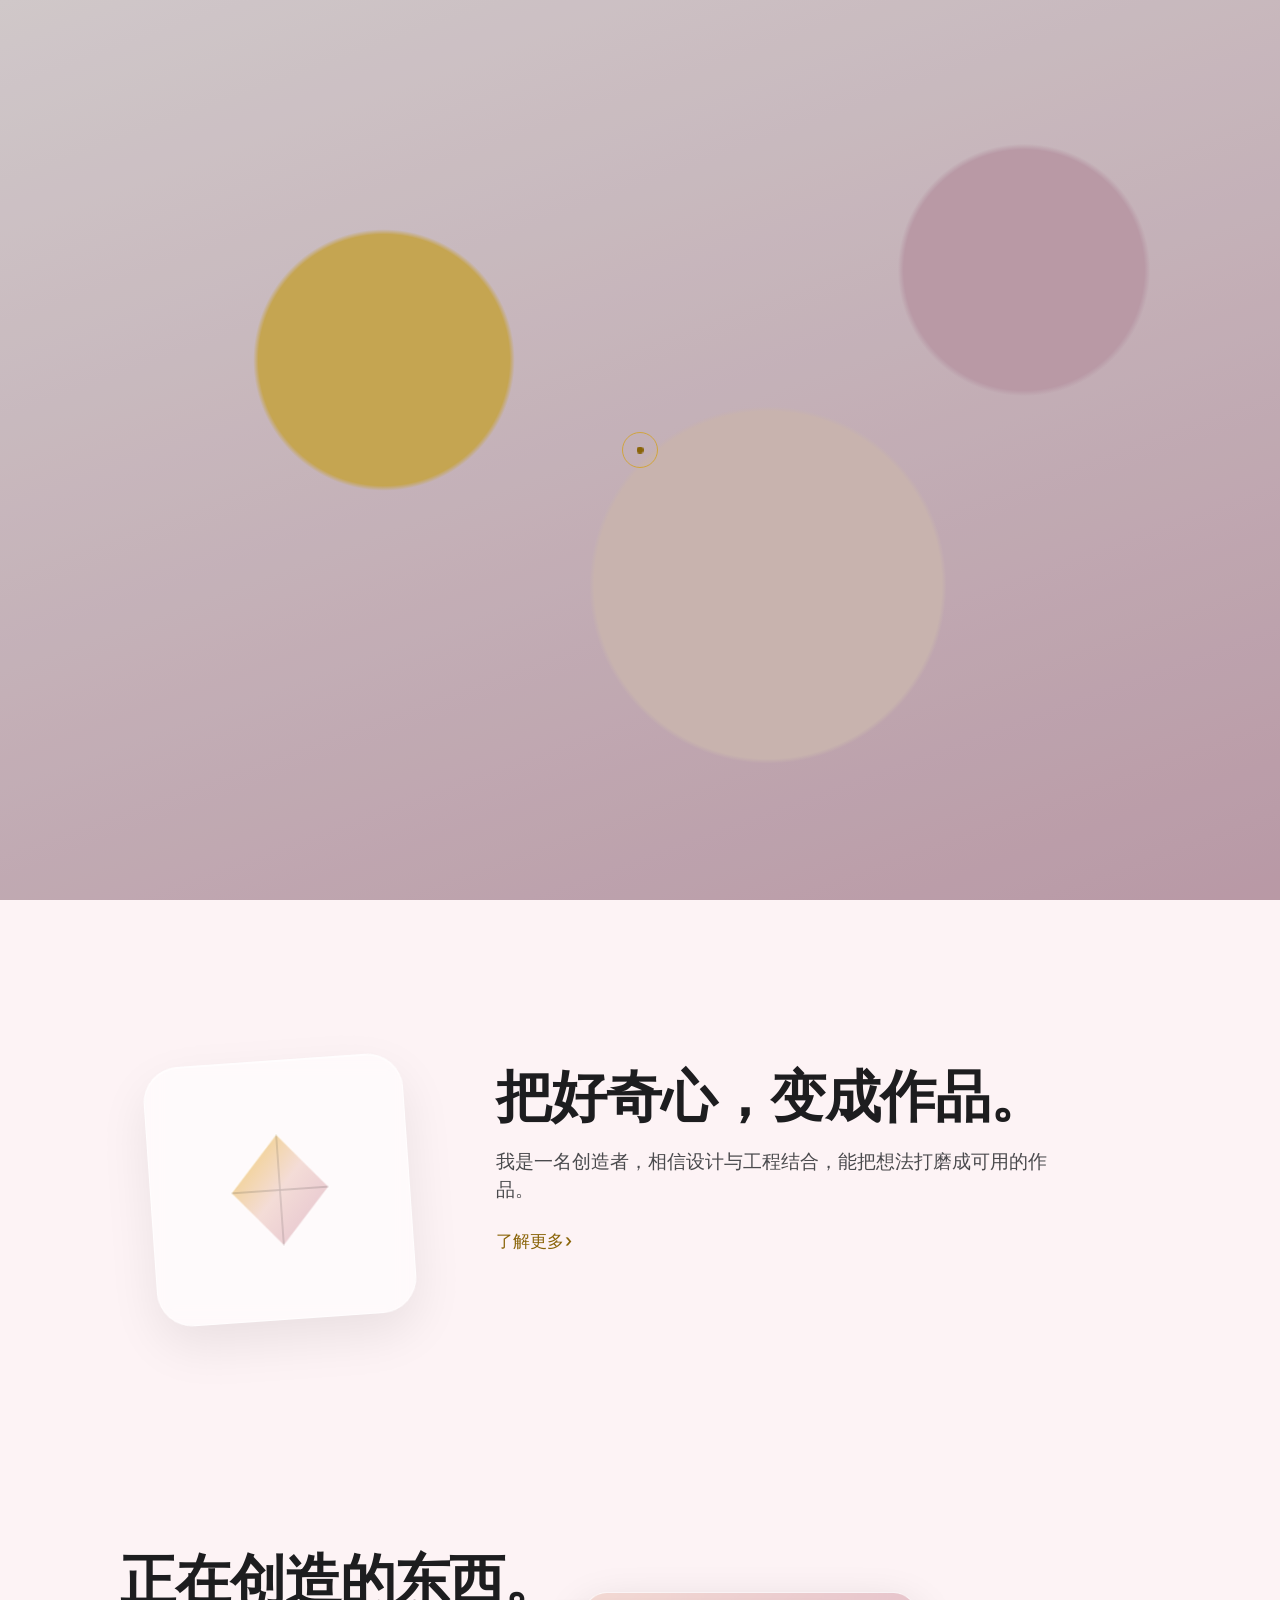
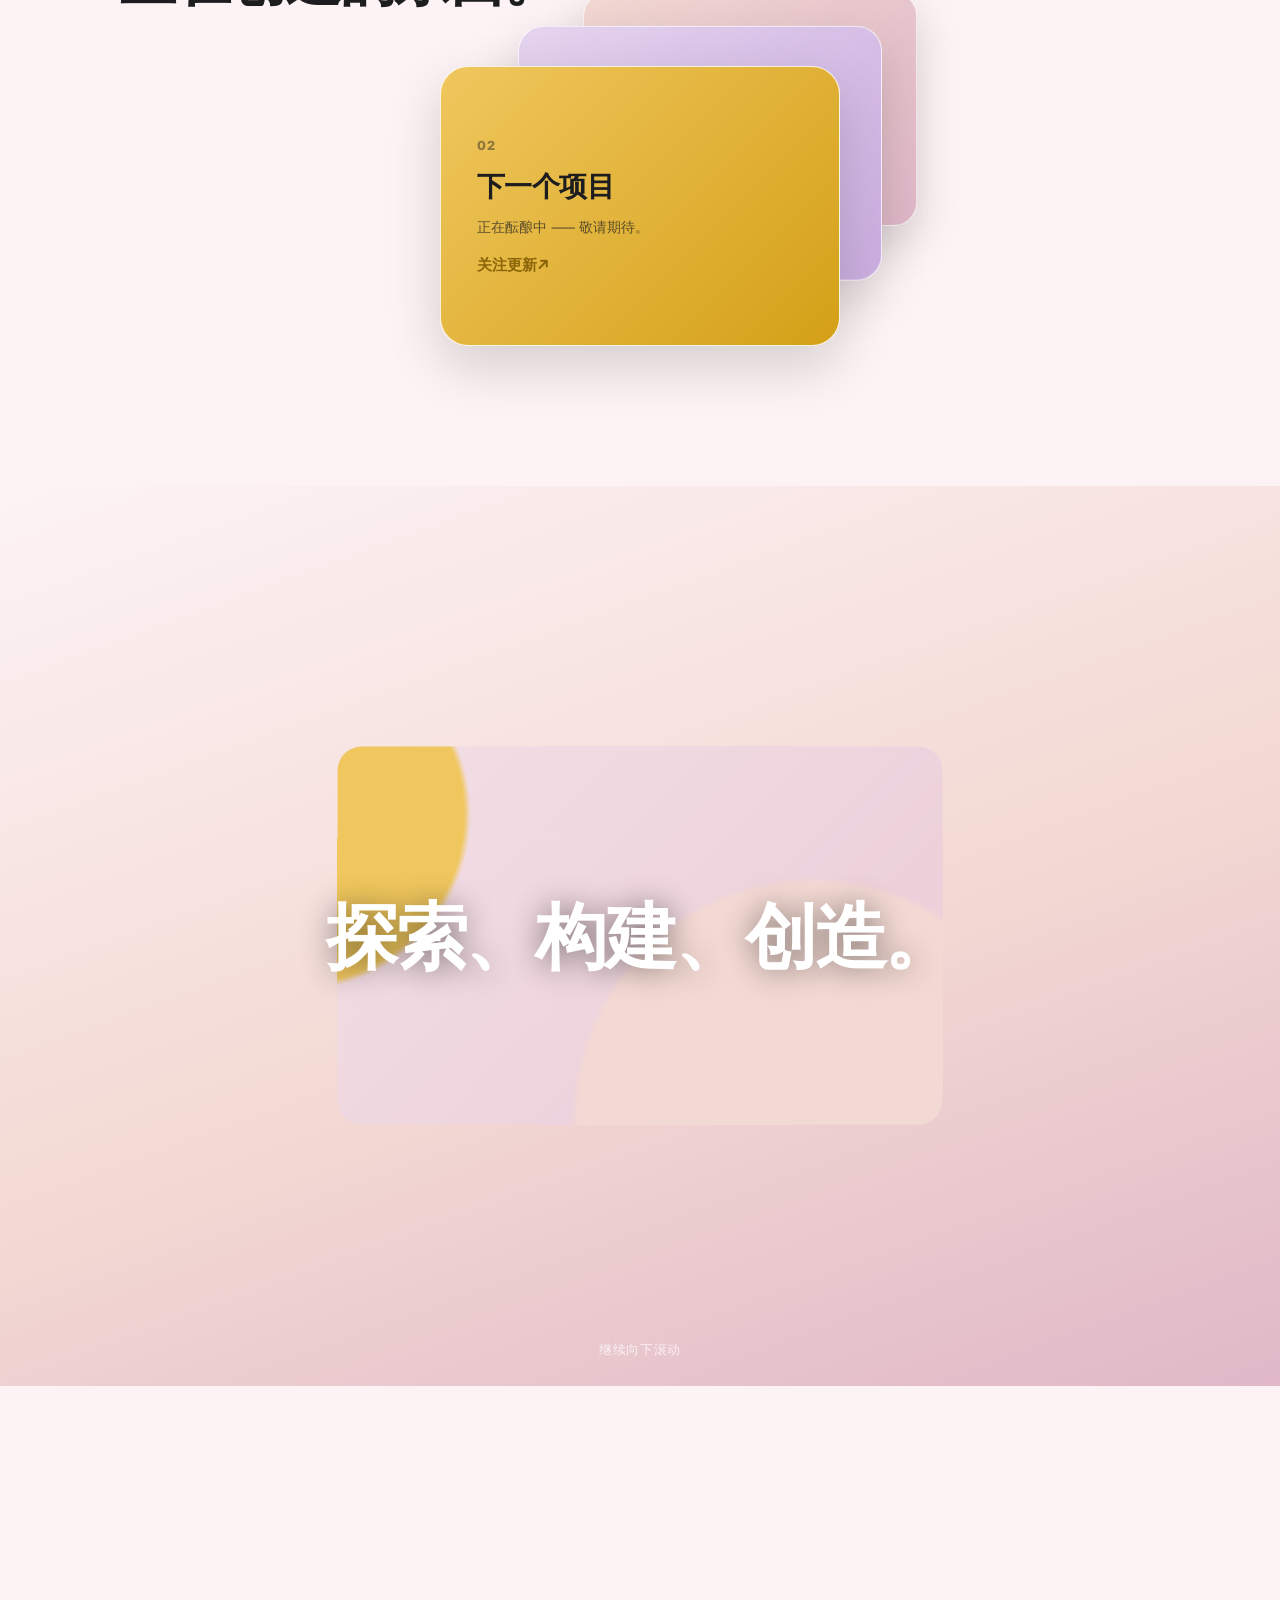
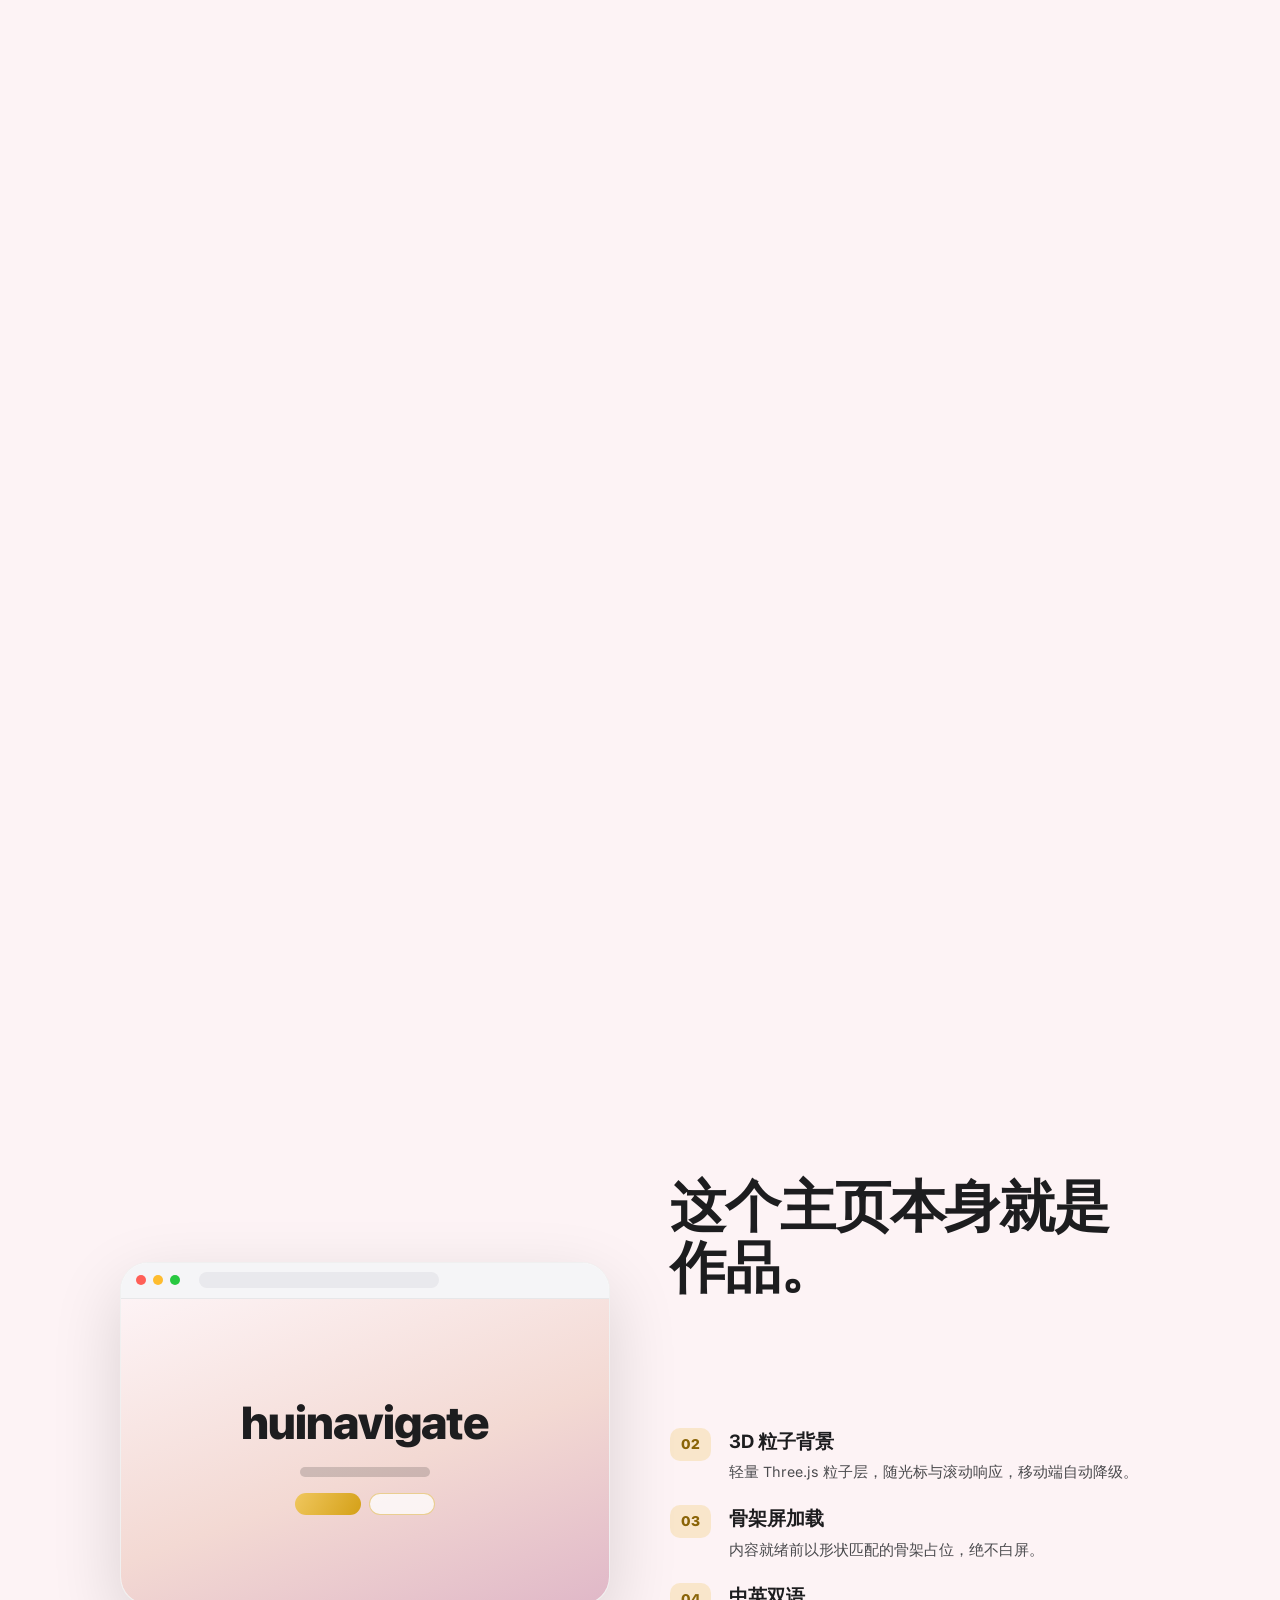
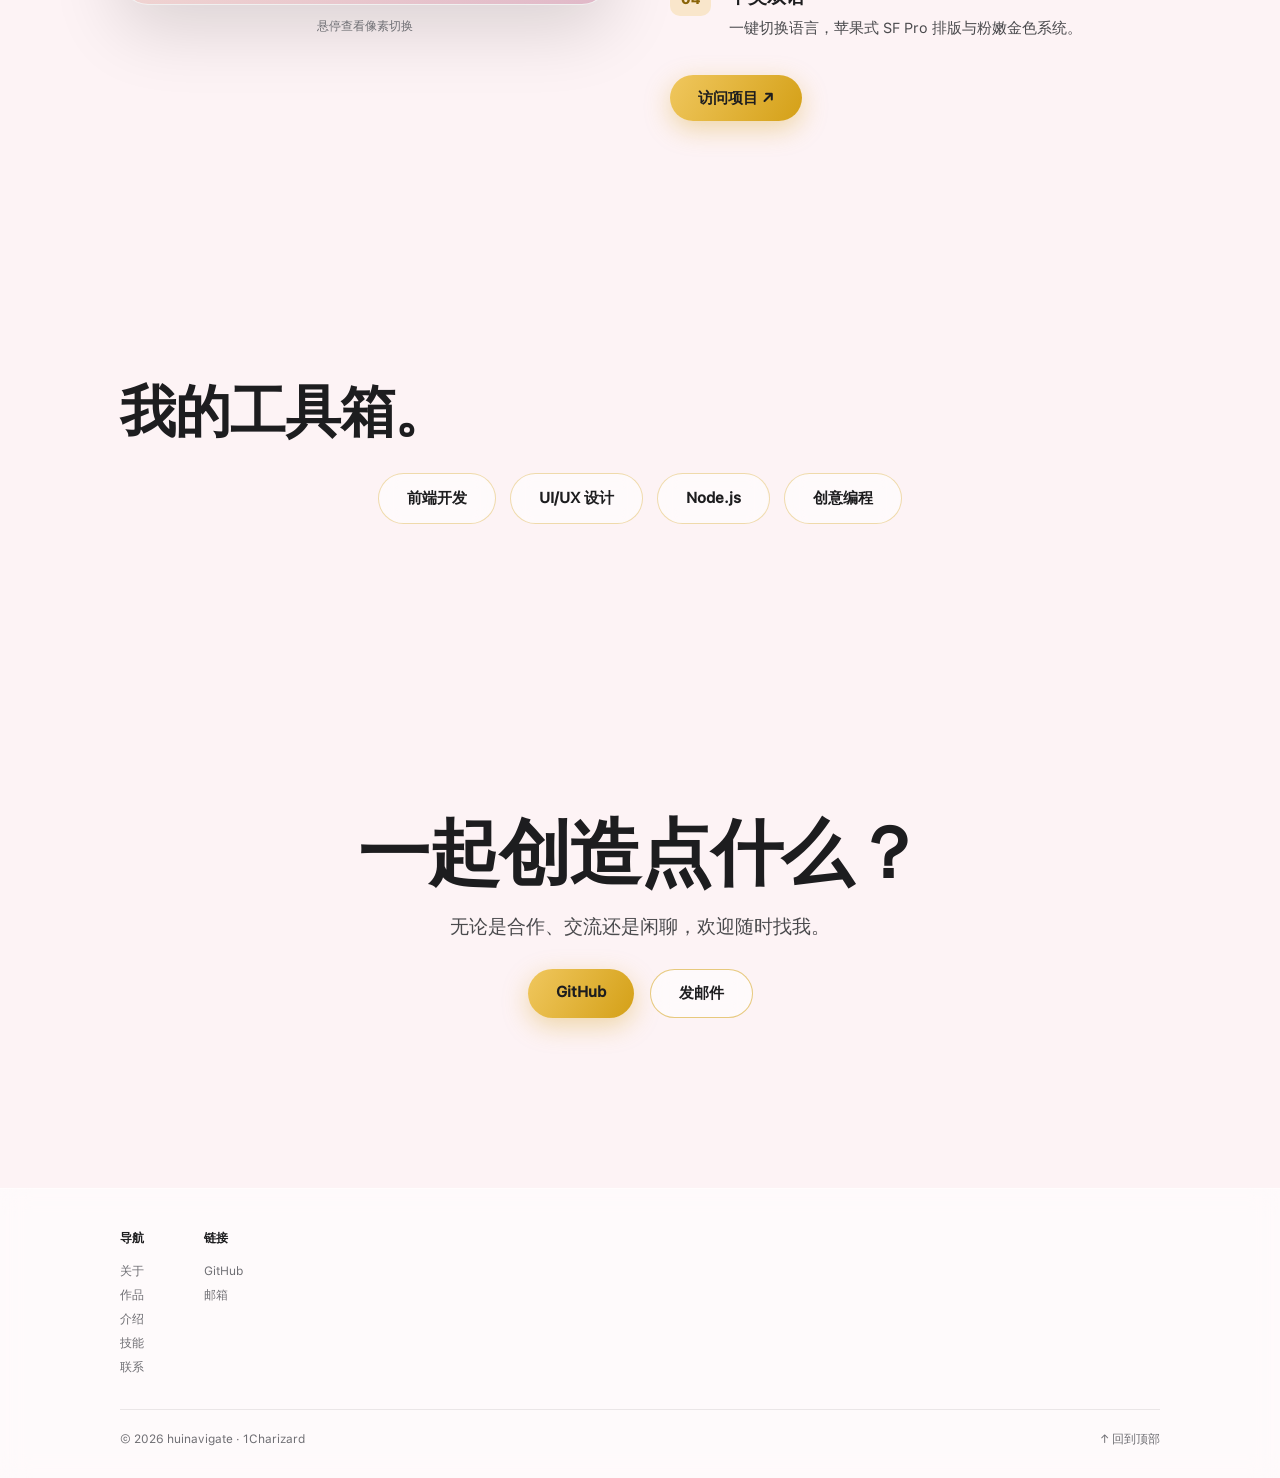
==== commit 223422c0: "feat(intro): Scroll Expand merged opening — pink-gold media window expands to fullscreen - new scrol" ====
--- a/index.html
+++ b/index.html
@@ -286,6 +286,8 @@
   <script type="module" src="three-scene.js"></script>
   <!-- PixelSwap 像素过渡(零依赖) -->
   <script src="pixel-swap.js"></script>
+    <!-- Scroll Expand 开场(零依赖,粉金媒体窗口展开揭幕) -->
+    <script src="scroll-expand-open.js"></script>
   <!-- 界面逻辑(开场/光标/磁吸/ripple/i18n/骨架) -->
   <script src="main.js"></script>
 </body>
--- a/styles.css
+++ b/styles.css
@@ -104,8 +104,50 @@
   position: fixed; inset: 0; z-index: 4000;
   overflow: hidden;
   transition: opacity 0.7s ease;
+  /* Scroll Expand 开场:窗口展开前由深色水晶底承接,展开后粉金媒体接管 */
+  background: linear-gradient(160deg, #1a1a24 0%, #2a1a22 55%, #3a2430 100%);
 }
 #intro.done { opacity: 0; pointer-events: none; }
+
+/* ---------- Scroll Expand 开场:粉金媒体窗口展开 ---------- */
+.seo-window {
+  position: absolute; inset: 0;
+  overflow: hidden;
+  will-change: clip-path;
+}
+.seo-media {
+  position: absolute; inset: 0;
+  background:
+    radial-gradient(circle at 30% 40%, #f0c75e 0 12%, transparent 12.5%),
+    radial-gradient(circle at 60% 65%, #f3d9d3 0 18%, transparent 18.5%),
+    radial-gradient(circle at 80% 30%, #e0b8c8 0 10%, transparent 10.5%),
+    linear-gradient(160deg, #fdf3f5, #e0b8c8);
+  transform: scale(1.35);
+  will-change: transform;
+}
+.seo-scrim {
+  position: absolute; inset: 0;
+  background: rgba(29, 29, 31, 0.45);
+  opacity: 0;
+}
+.seo-content {
+  position: absolute; inset: 0;
+  display: flex; flex-direction: column; align-items: center; justify-content: center;
+  gap: 18px; text-align: center; padding: 0 24px;
+}
+.seo-brand {
+  font-family: var(--font-display);
+  font-size: clamp(48px, 9vw, 104px);
+  font-weight: 800; letter-spacing: -0.03em; line-height: 1.02;
+  color: #fff;
+  text-shadow: 0 2px 30px rgba(0, 0, 0, 0.45), 0 0 60px rgba(240, 199, 94, 0.55);
+}
+.seo-tag {
+  font-family: var(--font-text);
+  font-size: clamp(16px, 2.4vw, 24px); font-weight: 500;
+  color: rgba(255, 255, 255, 0.92);
+  text-shadow: 0 1px 16px rgba(0, 0, 0, 0.4);
+}
 
 /* PixelSwap 通用层 */
 .ps-layer {
@@ -132,7 +174,7 @@
 }
 .intro-brand {
   font-family: var(--font-display);
-  font-size: clamp(64px, 11vw, 128px);
+  font-size: clamp(64px, min(11vw, 17vh), 128px);
   font-weight: 800; letter-spacing: -0.03em; line-height: 1.02;
   background: linear-gradient(120deg, #f0c75e 20%, #f3d9d3 50%, #e0b8c8 80%);
   background-size: 200% auto;
@@ -254,7 +296,7 @@
    HERO(沉浸式开场 + 逐字 reveal)
    ============================================================ */
 .hero {
-  min-height: 100vh;
+  min-height: 100vh; min-height: 100dvh;
   display: flex; align-items: center; justify-content: center;
   text-align: center;
   padding: 0 24px;
@@ -263,7 +305,7 @@
 .hero-inner { max-width: 960px; }
 .hero-title {
   font-family: var(--font-display);
-  font-size: clamp(64px, 11vw, 128px);
+  font-size: clamp(64px, min(11vw, 17vh), 128px);
   font-weight: 800;
   letter-spacing: -0.03em;
   line-height: 1.02;
@@ -527,12 +569,14 @@
 .scroll-expand.se-full { width: 100%; }
 .scroll-expand__track { position: relative; width: 100%; }
 .scroll-expand__stage {
-  position: sticky; top: 0; height: 100vh; width: 100%; overflow: hidden;
+  position: sticky; top: 0; height: 100vh; height: 100dvh; width: 100%; overflow: hidden;
   background: linear-gradient(160deg, #fdf3f5, #f3d9d3 55%, #e0b8c8);
 }
+/* 初始"视频窗口"由 JS 在加载时按像素重算并写入 clip-path;
+   此处 inset(0) 仅作为无 JS 时的全屏兜底,避免百分比窗口在 PC 宽屏上被压扁 */
 .scroll-expand__frame {
   position: absolute; inset: 0;
-  clip-path: inset(42% 29% 42% 29% round 24px);
+  clip-path: inset(0);
   will-change: clip-path;
 }
 .se-media {
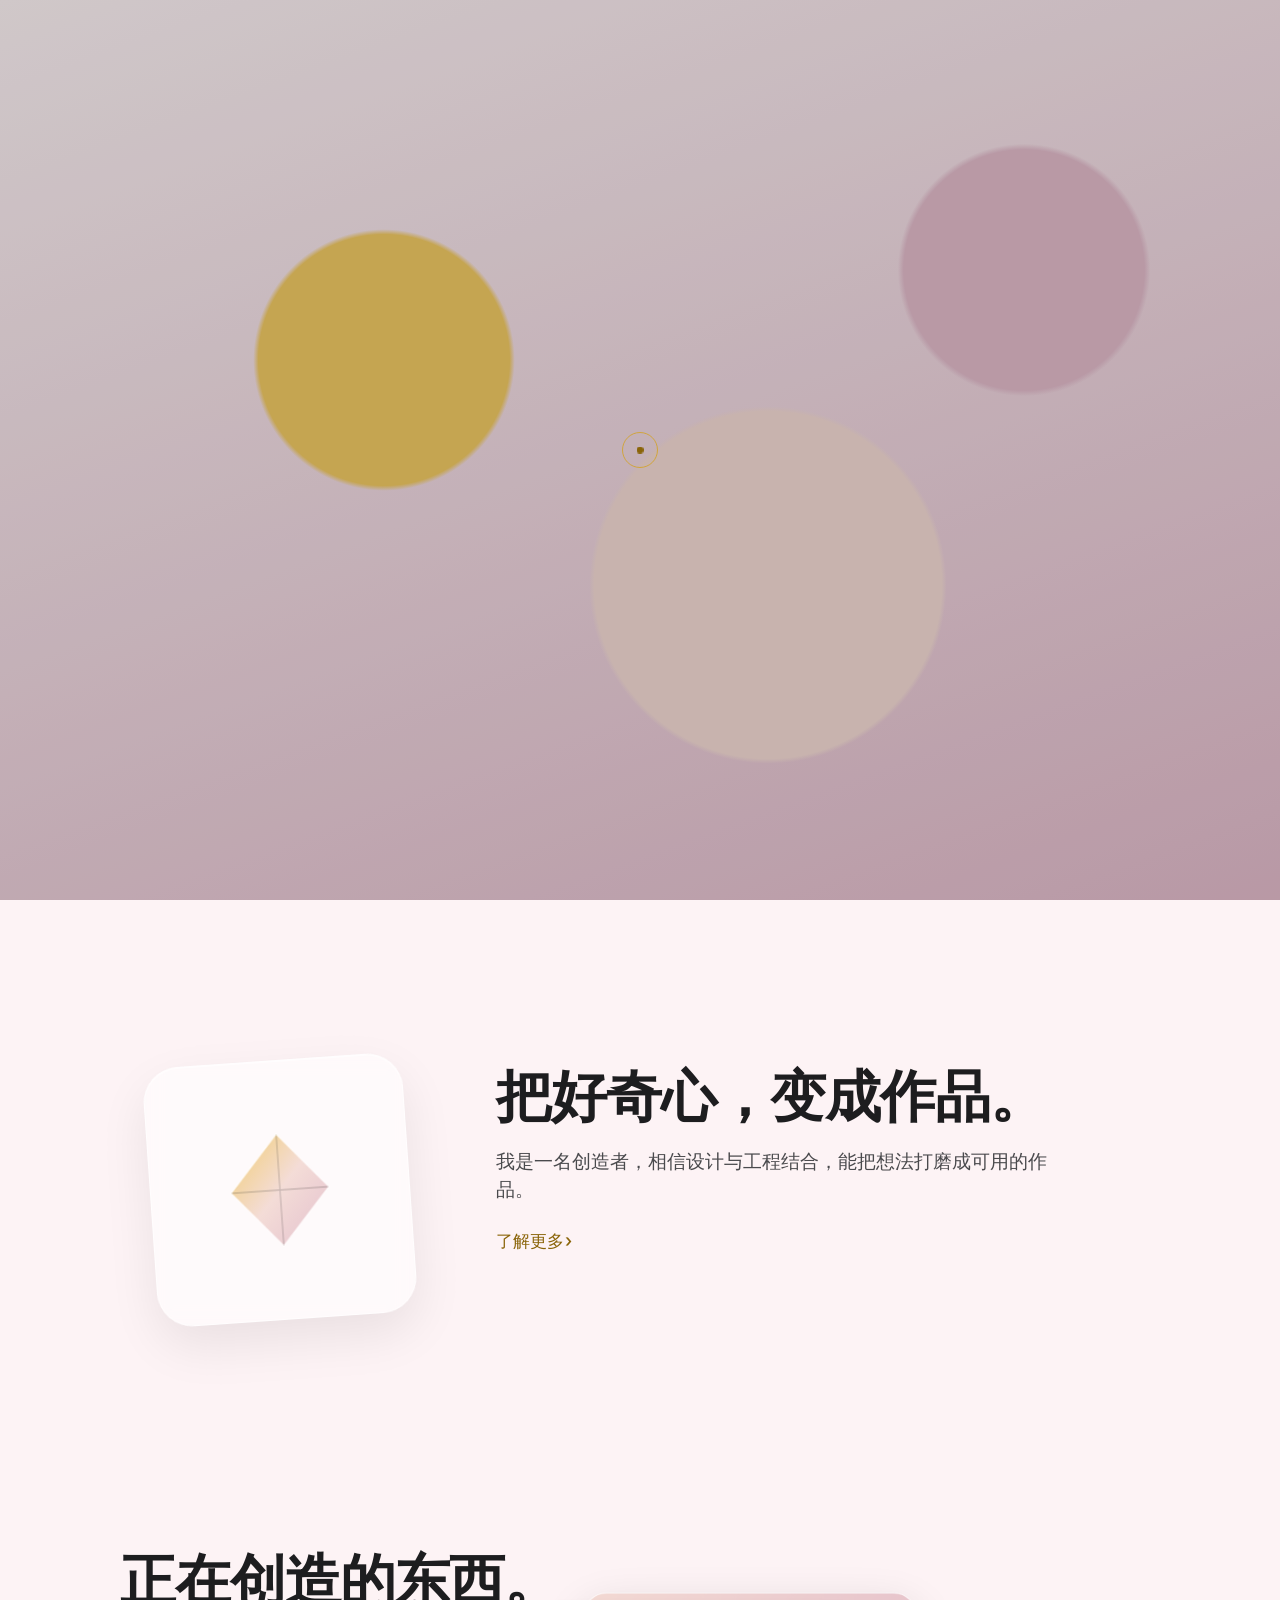
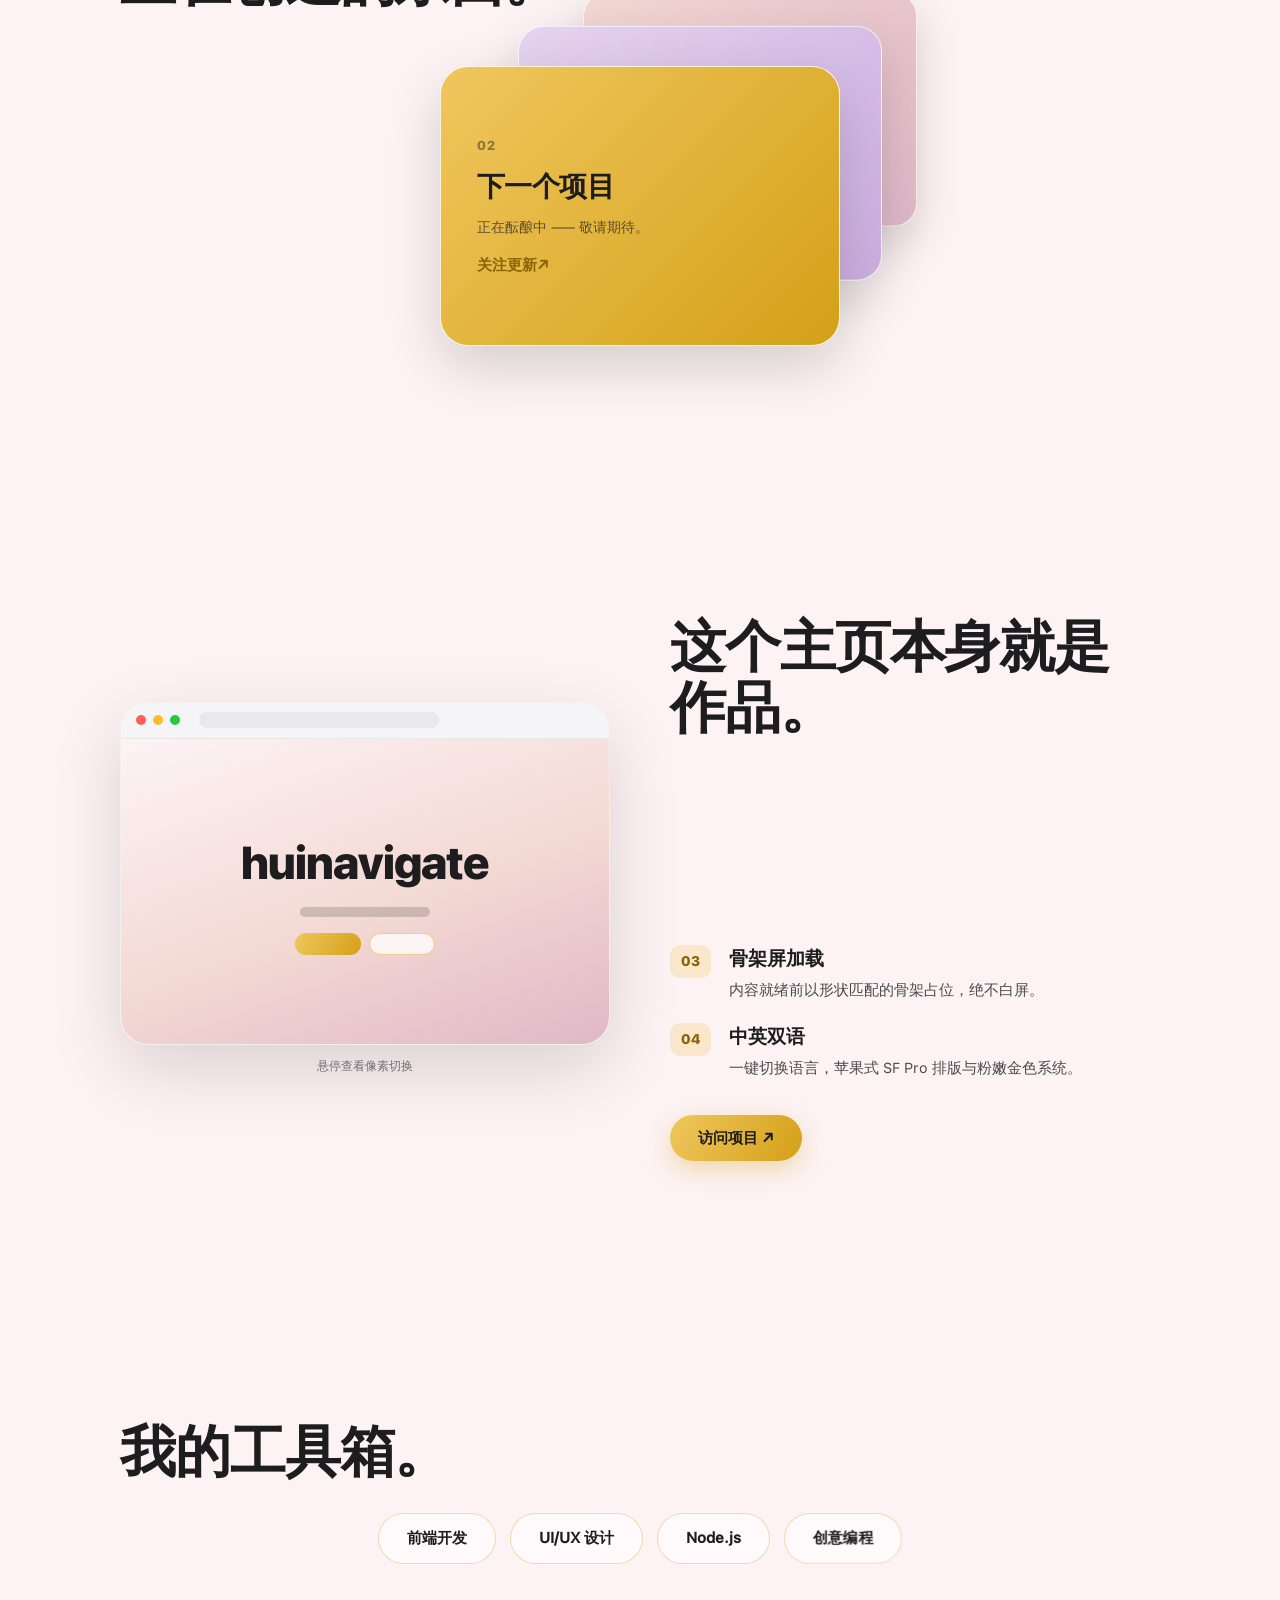
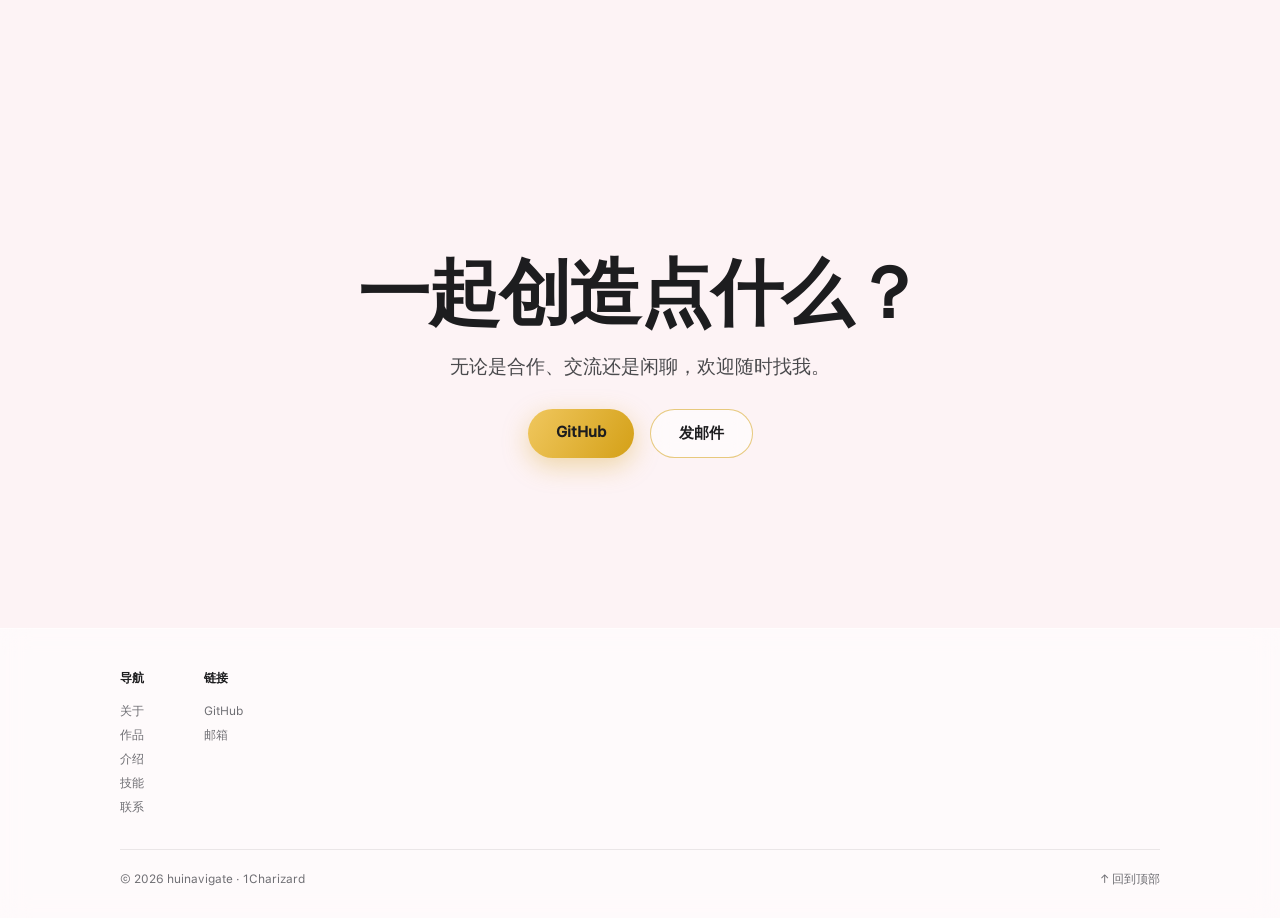
==== commit 7294448e: "remove: Scroll Expand product section (#se) from homepage - delete #se section, sideNav entry, i18n " ====
--- a/index.html
+++ b/index.html
@@ -61,7 +61,6 @@
     <ul>
       <li data-sec="about"><span class="ls-marker"></span><span class="ls-label" data-i18n="nav.about">关于</span></li>
       <li data-sec="works"><span class="ls-marker"></span><span class="ls-label" data-i18n="nav.works">作品</span></li>
-      <li data-sec="se"><span class="ls-marker"></span><span class="ls-label" data-i18n="nav.se">产品</span></li>
       <li data-sec="skills"><span class="ls-marker"></span><span class="ls-label" data-i18n="nav.skills">技能</span></li>
       <li data-sec="contact"><span class="ls-marker"></span><span class="ls-label" data-i18n="nav.contact">联系</span></li>
     </ul>
@@ -134,26 +133,6 @@
         </div>
         <div class="works-skeleton" id="worksSkeleton" aria-hidden="true">
           <div class="sk-block"></div>
-        </div>
-      </div>
-    </section>
-
-    <!-- ============ SE(ScrollExpand 滚动展开产品画面) ============ -->
-    <section class="se-section" id="se" data-section="se">
-      <div class="scroll-expand se-full" data-scroll-expand>
-        <div class="scroll-expand__track">
-          <div class="scroll-expand__stage">
-            <div class="scroll-expand__frame">
-              <div class="scroll-expand__media se-media"></div>
-              <div class="scroll-expand__scrim"></div>
-            </div>
-            <div class="scroll-expand__title" data-i18n="se.title">探索、构建、创造。</div>
-            <div class="scroll-expand__hint" data-i18n="se.hint">继续向下滚动</div>
-            <div class="scroll-expand__overlay">
-              <p class="se-overlay-title" data-i18n="se.subtitle">一个会讲故事的主页</p>
-              <a class="btn btn-primary" href="#showcase" data-i18n="se.cta">看看它是怎么做的</a>
-            </div>
-          </div>
         </div>
       </div>
     </section>
--- a/styles.css
+++ b/styles.css
@@ -563,57 +563,6 @@
 }
 
 /* ============================================================
-   SE(ScrollExpand 滚动展开产品画面)
-   ============================================================ */
-.se-section { position: relative; }
-.scroll-expand.se-full { width: 100%; }
-.scroll-expand__track { position: relative; width: 100%; }
-.scroll-expand__stage {
-  position: sticky; top: 0; height: 100vh; height: 100dvh; width: 100%; overflow: hidden;
-  background: linear-gradient(160deg, #fdf3f5, #f3d9d3 55%, #e0b8c8);
-}
-/* 初始"视频窗口"由 JS 在加载时按像素重算并写入 clip-path;
-   此处 inset(0) 仅作为无 JS 时的全屏兜底,避免百分比窗口在 PC 宽屏上被压扁 */
-.scroll-expand__frame {
-  position: absolute; inset: 0;
-  clip-path: inset(0);
-  will-change: clip-path;
-}
-.se-media {
-  position: absolute; inset: 0;
-  background:
-    radial-gradient(circle at 30% 40%, #f0c75e 0 12%, transparent 12.5%),
-    radial-gradient(circle at 60% 65%, #f3d9d3 0 18%, transparent 18.5%),
-    radial-gradient(circle at 80% 30%, #e0b8c8 0 10%, transparent 10.5%),
-    linear-gradient(135deg, #fdf3f5, #e0b8c8);
-  transform: scale(1.35);
-  will-change: transform;
-}
-.scroll-expand__scrim { position: absolute; inset: 0; background: rgba(29, 29, 31, 0.45); opacity: 0; }
-.scroll-expand__title {
-  position: absolute; inset: 0; display: flex; align-items: center; justify-content: center;
-  font-family: var(--font-display);
-  font-size: clamp(34px, 6vw, 72px); font-weight: 800; letter-spacing: -0.03em;
-  color: #fff; text-shadow: 0 2px 30px rgba(0, 0, 0, 0.45);
-  opacity: 1; will-change: opacity, transform; pointer-events: none; text-align: center; padding: 0 24px;
-}
-.scroll-expand__hint {
-  position: absolute; bottom: 26px; left: 0; right: 0; text-align: center;
-  font-size: 13px; color: rgba(255, 255, 255, 0.75); pointer-events: none; letter-spacing: 0.04em;
-}
-.scroll-expand__overlay {
-  position: absolute; inset: 0; display: flex; flex-direction: column;
-  align-items: center; justify-content: center; gap: 20px; text-align: center; padding: 0 24px;
-  opacity: 0; transform: translateY(20px); will-change: opacity, transform; pointer-events: none;
-}
-.scroll-expand__overlay .se-overlay-title {
-  font-family: var(--font-display);
-  font-size: clamp(26px, 4vw, 44px); font-weight: 800; color: #fff;
-  text-shadow: 0 2px 24px rgba(0, 0, 0, 0.4);
-}
-.scroll-expand__overlay .btn { pointer-events: auto; }
-
-/* ============================================================
    章节导航(Line Sidebar,桌面端)
    ============================================================ */
 .line-sidebar-fixed {
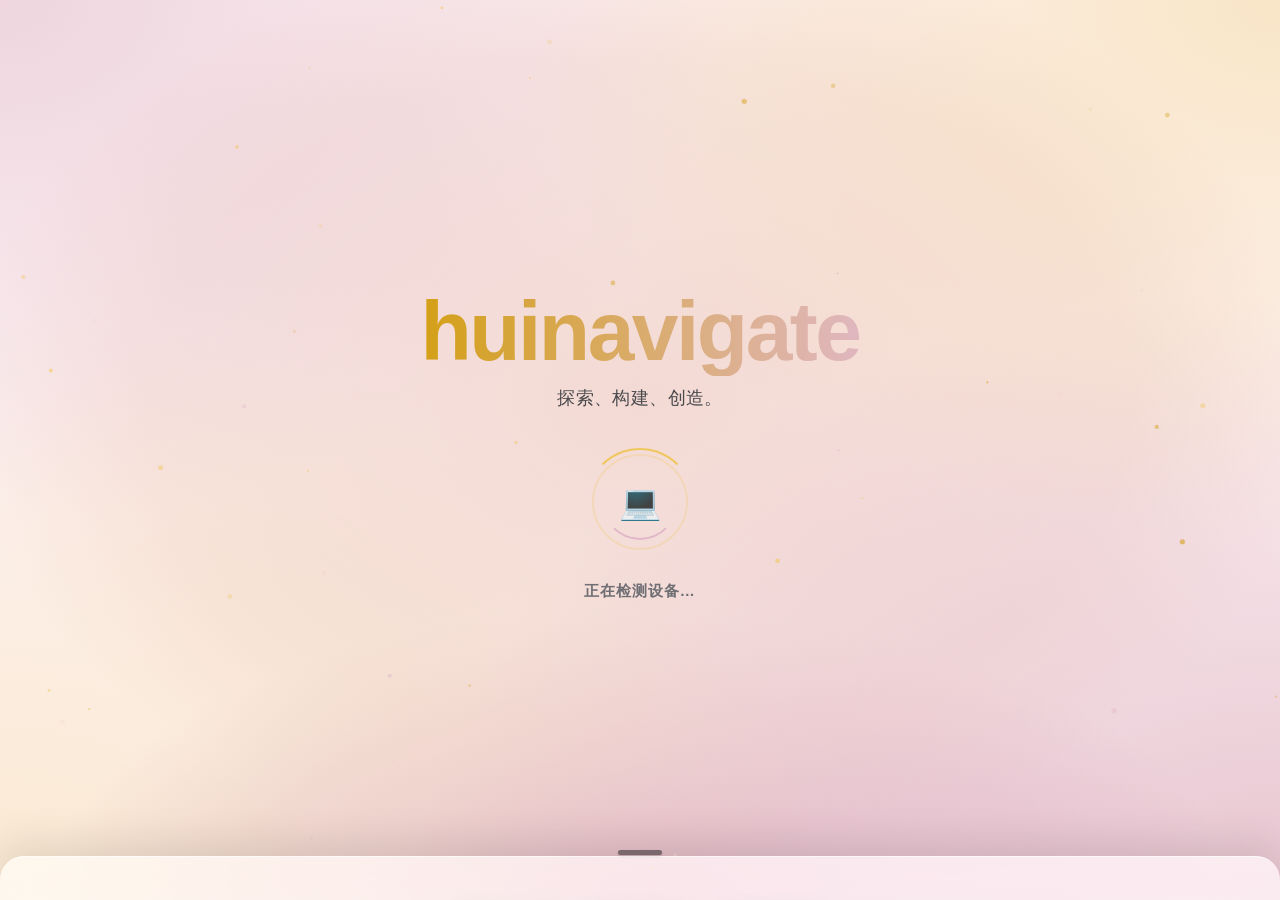
==== commit d38ab1aa: "feat: 三端(desktop/tablet/mobile)统一小白条抽屉交互 - 手机端移除 tab 栏,统一为小白条抽屉(点击白条丝滑上滑) - 手机端小白条整体上移 90px(body[dat" ====
--- a/index.html
+++ b/index.html
@@ -1,273 +1,346 @@
 <!DOCTYPE html>
-<html lang="zh-CN" class="no-js">
+<html lang="zh-CN">
 <head>
   <meta charset="UTF-8">
-  <meta name="viewport" content="width=device-width, initial-scale=1.0">
-  <title>huinavigate — 1Charizard</title>
-  <meta name="description" content="huinavigate — 探索、构建、创造。1Charizard 的个人主页。">
+  <meta name="viewport" content="width=device-width, initial-scale=1.0, viewport-fit=cover">
+  <title>huinavigate — 设备检测</title>
+  <meta name="description" content="huinavigate — 自动检测设备，为你提供最佳浏览体验。">
   <link rel="icon" href="data:image/svg+xml,%3Csvg xmlns='http://www.w3.org/2000/svg' viewBox='0 0 64 64'%3E%3Cdefs%3E%3ClinearGradient id='g' x1='0' y1='0' x2='1' y2='1'%3E%3Cstop offset='0' stop-color='%23f0c75e'/%3E%3Cstop offset='1' stop-color='%23e0b8c8'/%3E%3C/linearGradient%3E%3C/defs%3E%3Crect width='64' height='64' rx='15' fill='url(%23g)'/%3E%3Ctext x='32' y='45' font-family='-apple-system,Segoe UI,sans-serif' font-size='34' font-weight='700' text-anchor='middle' fill='%231d1d1f'%3Eh%3C/text%3E%3C/svg%3E">
-  <link rel="stylesheet" href="styles.css">
-  <noscript><style>.no-js #intro{display:none!important}.no-js .hero-title,.no-js .hero-sub,.no-js .hero-links,.no-js .hero-scroll,.no-js .reveal{opacity:1!important;transform:none!important}.no-js .nav{opacity:1!important;transform:none!important}</style></noscript>
+  <style>
+    /* ============================================================
+       huinavigate — 设备检测页(轻量,无重型依赖)
+       粉金水晶渐变 + 品牌 + 检测动画 + 3s 倒计时自动跳转
+       ============================================================ */
+    * { margin: 0; padding: 0; box-sizing: border-box; }
+    html { height: 100%; }
+    body {
+      height: 100%; overflow: hidden;
+      font-family: "SF Pro Display", -apple-system, BlinkMacSystemFont,
+        "PingFang SC", "Hiragino Sans GB", "Microsoft YaHei", sans-serif;
+      color: #1d1d1f;
+      -webkit-font-smoothing: antialiased;
+      background:
+        radial-gradient(120% 120% at 0% 0%, rgba(224, 184, 200, 0.5) 0%, rgba(224, 184, 200, 0) 48%),
+        radial-gradient(120% 120% at 100% 0%, rgba(240, 199, 94, 0.3) 0%, rgba(240, 199, 94, 0) 50%),
+        radial-gradient(130% 130% at 100% 100%, rgba(214, 160, 178, 0.55) 0%, rgba(214, 160, 178, 0) 52%),
+        radial-gradient(130% 130% at 0% 100%, rgba(240, 199, 94, 0.24) 0%, rgba(240, 199, 94, 0) 50%),
+        radial-gradient(70% 68% at 50% 44%, rgba(243, 217, 211, 0.98) 0%, rgba(243, 217, 211, 0.55) 55%, rgba(243, 217, 211, 0) 76%),
+        radial-gradient(58% 40% at 50% 100%, rgba(224, 184, 200, 0.92) 0%, rgba(224, 184, 200, 0.38) 55%, rgba(224, 184, 200, 0) 80%),
+        #fdf3f5;
+      display: flex; align-items: center; justify-content: center;
+    }
+
+    /* 粒子画布(轻量 2D 漂移粒子) */
+    #detectParticles {
+      position: fixed; inset: 0; width: 100%; height: 100%;
+      pointer-events: none; z-index: 1;
+    }
+
+    .detect-box {
+      position: relative; z-index: 2;
+      text-align: center; max-width: 520px; padding: 0 24px;
+    }
+
+    /* 品牌 */
+    .detect-brand {
+      font-size: clamp(48px, 10vw, 84px);
+      font-weight: 800; letter-spacing: -0.03em; line-height: 1.05;
+      background-image: linear-gradient(90deg, #d4a017, #e0b8c8 35%, #f0c75e 55%, #f3d9d3 75%, #d4a017);
+      background-size: 300% 100%;
+      -webkit-background-clip: text; background-clip: text;
+      -webkit-text-fill-color: transparent; color: transparent;
+      animation: gradientFlow 4s ease infinite;
+      margin-bottom: 10px;
+    }
+    @keyframes gradientFlow { to { background-position: 300% 0; } }
+
+    .detect-tag {
+      font-size: clamp(14px, 2.5vw, 18px);
+      color: #4a4a4d; font-weight: 500; letter-spacing: 0.02em;
+      margin-bottom: 44px;
+    }
+
+    /* 检测动画:扫描环 + 设备图标 */
+    .detect-scan {
+      position: relative; width: 96px; height: 96px; margin: 0 auto 32px;
+    }
+    .scan-ring {
+      position: absolute; inset: 0;
+      border-radius: 50%;
+      border: 2px solid rgba(240, 199, 94, 0.25);
+    }
+    .scan-ring::before {
+      content: ''; position: absolute; inset: -8px;
+      border-radius: 50%;
+      border: 2px solid transparent;
+      border-top-color: #f0c75e;
+      animation: spin 1.2s linear infinite;
+    }
+    .scan-ring::after {
+      content: ''; position: absolute; inset: 8px;
+      border-radius: 50%;
+      border: 2px solid transparent;
+      border-bottom-color: #e0b8c8;
+      animation: spin 1.8s linear infinite reverse;
+    }
+    @keyframes spin { to { transform: rotate(360deg); } }
+
+    .detect-icon {
+      position: absolute; inset: 0;
+      display: flex; align-items: center; justify-content: center;
+      font-size: 34px;
+      animation: iconPulse 1.6s ease-in-out infinite;
+    }
+    @keyframes iconPulse {
+      0%, 100% { transform: scale(1); opacity: 0.75; }
+      50% { transform: scale(1.12); opacity: 1; }
+    }
+
+    /* 状态文字 + 倒计时 */
+    .detect-status {
+      font-size: 15px; font-weight: 600; color: #6e6e73;
+      letter-spacing: 0.06em; margin-bottom: 12px;
+    }
+    .detect-countdown {
+      font-size: 13px; color: #8a6408;
+      letter-spacing: 0.1em;
+    }
+    .detect-countdown b { font-size: 16px; }
+
+    /* ===== 底部白条抽屉(所有端显示) ===== */
+    .detect-sheet {
+      position: fixed; left: 0; right: 0; bottom: 0;
+      z-index: 2000;
+      border-radius: 24px 24px 0 0;
+      border-top: 1px solid rgba(255, 255, 255, 0.6);
+      background: rgba(255, 255, 255, 0.66);
+      -webkit-backdrop-filter: saturate(160%) blur(20px);
+      backdrop-filter: saturate(160%) blur(20px);
+      box-shadow: 0 -12px 40px rgba(0, 0, 0, 0.1);
+      padding: 46px 24px calc(30px + env(safe-area-inset-bottom));
+      /* 露出 44px = 把手高度:白条可见在屏幕内,点击后整个窗口(含白条)一起上滑 */
+      transform: translateY(calc(100% - 44px));
+      transition: transform 0.55s cubic-bezier(0.32, 0.72, 0, 1);
+      will-change: transform;
+    }
+    .detect-sheet.open { transform: translateY(0); }
+
+    /* 小白条把手:交互热区严格贴合白条本身,点白条才有响应 */
+    .detect-handle {
+      /* 在抽屉内顶部:白条是窗口的一部分,点击弹出时跟随窗口一起移动 */
+      position: absolute; top: 0; left: 50%; transform: translateX(-50%);
+      width: 64px; height: 44px;
+      display: flex; align-items: flex-start; justify-content: center;
+      background: transparent; border: none;
+      cursor: pointer;
+      -webkit-tap-highlight-color: transparent;
+      z-index: 1;
+    }
+    .detect-handle-bar {
+      width: 44px; height: 5px; border-radius: 3px;
+      background: rgba(29, 29, 31, 0.5);
+      box-shadow: 0 1px 3px rgba(0, 0, 0, 0.15);
+      /* 上移 7px(在 -15px 基础上向下移 8px) */
+      transform: translateY(-7px);
+      transition: transform 0.2s ease, background 0.2s ease, box-shadow 0.2s ease;
+    }
+    .detect-handle:hover .detect-handle-bar {
+      background: rgba(29, 29, 31, 0.75);
+      box-shadow: 0 0 12px rgba(240, 199, 94, 0.6);
+    }
+    .detect-handle:active .detect-handle-bar {
+      transform: translateY(-7px) scaleX(0.72);
+      background: rgba(29, 29, 31, 0.85);
+    }
+    .detect-sheet.open .detect-handle-bar {
+      background: rgba(29, 29, 31, 0.75);
+      box-shadow: 0 0 12px rgba(240, 199, 94, 0.55);
+    }
+    /* 手机端(mobile 判定):handle+白条一起上移 90px,打开时回到顶部跟随窗口 */
+    body[data-device="mobile"] .detect-handle {
+      top: -97px;
+      height: 44px;
+    }
+    body[data-device="mobile"] .detect-handle-bar { transform: translateY(0); }
+    body[data-device="mobile"] .detect-handle:hover .detect-handle-bar { transform: translateY(0); }
+    body[data-device="mobile"] .detect-handle:active .detect-handle-bar { transform: translateY(0) scaleX(0.72); }
+    body[data-device="mobile"] .detect-sheet.open .detect-handle { top: 0; }
+    body[data-device="mobile"] .detect-sheet.open .detect-handle-bar { transform: translateY(-7px); }
+    body[data-device="mobile"] .detect-sheet.open .detect-handle:hover .detect-handle-bar { transform: translateY(-7px); }
+    body[data-device="mobile"] .detect-sheet.open .detect-handle:active .detect-handle-bar { transform: translateY(-7px) scaleX(0.72); }
+
+    /* 抽屉内:手动选择 + 版权 */
+    .detect-choices {
+      display: flex; justify-content: center; gap: 14px; flex-wrap: wrap;
+      margin-bottom: 20px;
+    }
+    .choice-btn {
+      display: flex; align-items: center; gap: 8px;
+      padding: 13px 22px;
+      border-radius: 16px;
+      border: 1px solid rgba(255, 255, 255, 0.65);
+      background: rgba(255, 255, 255, 0.55);
+      -webkit-backdrop-filter: saturate(160%) blur(14px);
+      backdrop-filter: saturate(160%) blur(14px);
+      font-family: inherit; font-size: 14px; font-weight: 600; color: #1d1d1f;
+      cursor: pointer;
+      box-shadow: 0 8px 24px rgba(0, 0, 0, 0.06);
+      transition: transform 0.2s cubic-bezier(0.16, 1, 0.3, 1), box-shadow 0.2s ease, background 0.2s ease;
+    }
+    .choice-btn:hover {
+      transform: translateY(-2px);
+      box-shadow: 0 12px 30px rgba(212, 160, 23, 0.2);
+      background: rgba(255, 255, 255, 0.8);
+    }
+    .choice-btn:active { transform: scale(0.96); }
+    .choice-btn .ic { font-size: 18px; }
+
+    .detect-sheet-note {
+      text-align: center; font-size: 11px; color: #a0a0a4;
+      letter-spacing: 0.08em;
+    }
+
+    @media (prefers-reduced-motion: reduce) {
+      .scan-ring::before, .scan-ring::after, .detect-icon { animation: none; }
+      .detect-brand { animation: none; }
+    }
+  </style>
 </head>
 <body>
 
-  <!-- 全屏粉嫩水晶渐变背景 -->
-  <div class="bg-scene" aria-hidden="true"></div>
-
-  <!-- 3D / 粒子特效层 -->
-  <div id="fx" aria-hidden="true"></div>
-
-  <!-- 桌面光标 -->
-  <div id="cursorDot" class="cursor-dot" aria-hidden="true"></div>
-  <div id="cursorRing" class="cursor-ring" aria-hidden="true"></div>
-
-  <!-- 像素开场序幕:加载完成后 center 扩散揭示 hero -->
-  <div id="intro" aria-hidden="false">
-    <div class="ps-layer ps-layer-a" data-visible="true">
-      <div class="intro-content">
-        <span class="intro-brand">huinavigate</span>
-        <span class="intro-tag" data-i18n="hero.sub">探索、构建、创造。</span>
-      </div>
+  <!-- 轻量 2D 漂移粒子 -->
+  <canvas id="detectParticles" aria-hidden="true"></canvas>
+
+  <div class="detect-box">
+    <h1 class="detect-brand">huinavigate</h1>
+    <p class="detect-tag">探索、构建、创造。</p>
+
+    <div class="detect-scan" aria-hidden="true">
+      <div class="scan-ring"></div>
+      <div class="detect-icon" id="detectIcon">💻</div>
     </div>
-    <div class="ps-layer ps-layer-b" data-visible="false" aria-hidden="true">
-      <div class="intro-hero">
-        <h1 class="hero-title gradient-hero intro-hero-title">huinavigate</h1>
-        <p class="hero-sub intro-hero-sub" data-i18n="hero.sub">探索、构建、创造。</p>
-        <div class="hero-links intro-hero-links">
-          <a class="link-arrow" href="#about" data-i18n="hero.learn">了解更多 <span class="arrow">›</span></a>
-          <a class="btn btn-primary" href="#contact" data-i18n="hero.cta">开始探索</a>
-        </div>
-      </div>
+
+    <p class="detect-status" id="detectStatus">正在检测设备…</p>
+    <p class="detect-countdown" id="detectCountdown"></p>
+
+
     </div>
   </div>
 
-  <!-- 导航(苹果式毛玻璃) -->
-  <header class="nav" id="nav">
-    <nav class="nav-inner">
-      <a class="nav-logo" href="#hero" data-magnetic>huinavigate</a>
-      <div class="nav-links">
-        <a href="#about" data-i18n="nav.about">关于</a>
-        <a href="#works" data-i18n="nav.works">作品</a>
-        <a href="#showcase" data-i18n="nav.showcase">介绍</a>
-        <a href="#skills" data-i18n="nav.skills">技能</a>
-        <a href="#contact" data-i18n="nav.contact">联系</a>
-      </div>
-      <button class="lang-toggle" id="langToggle" aria-label="切换语言" data-magnetic>EN</button>
-    </nav>
-  </header>
-
-  <!-- 章节导航(Line Sidebar,桌面端) -->
-  <aside class="line-sidebar-fixed" id="sideNav" aria-label="章节导航">
-    <ul>
-      <li data-sec="about"><span class="ls-marker"></span><span class="ls-label" data-i18n="nav.about">关于</span></li>
-      <li data-sec="works"><span class="ls-marker"></span><span class="ls-label" data-i18n="nav.works">作品</span></li>
-      <li data-sec="skills"><span class="ls-marker"></span><span class="ls-label" data-i18n="nav.skills">技能</span></li>
-      <li data-sec="contact"><span class="ls-marker"></span><span class="ls-label" data-i18n="nav.contact">联系</span></li>
-    </ul>
-  </aside>
-
-  <main id="content" class="content">
-
-    <!-- ============ HERO(沉浸式开场) ============ -->
-    <section class="hero" id="hero" data-section="hero">
-      <div class="hero-inner">
-        <h1 class="hero-title gradient-hero" id="heroTitle">huinavigate</h1>
-        <p class="hero-sub" data-i18n="hero.sub">探索、构建、创造。</p>
-        <div class="hero-links">
-          <a class="link-arrow" href="#about" data-i18n="hero.learn" data-magnetic>了解更多 <span class="arrow">›</span></a>
-          <a class="btn btn-primary" href="#contact" data-i18n="hero.cta" data-magnetic>开始探索</a>
-        </div>
-      </div>
-      <div class="hero-scroll" aria-hidden="true"><span></span></div>
-    </section>
-
-    <!-- ============ ABOUT(不对称双栏) ============ -->
-    <section class="section about" id="about" data-section="about">
-      <div class="section-inner about-inner">
-        <div class="about-visual glow-card reveal" data-glow aria-hidden="true">
-          <span class="edge-light"></span>
-          <svg viewBox="0 0 160 160" role="img" aria-label="crystal">
-            <defs>
-              <linearGradient id="crystalGrad" x1="0" y1="0" x2="1" y2="1">
-                <stop offset="0" stop-color="#f0c75e"/>
-                <stop offset="0.5" stop-color="#f3d9d3"/>
-                <stop offset="1" stop-color="#e0b8c8"/>
-              </linearGradient>
-            </defs>
-            <path d="M80 16 L136 80 L80 144 L24 80 Z" fill="url(#crystalGrad)" opacity="0.9"/>
-            <path d="M80 16 L80 144 M24 80 L136 80" stroke="rgba(29,29,31,0.18)" stroke-width="1.5"/>
-            <path d="M80 16 L136 80 L80 144 L24 80 Z" fill="none" stroke="rgba(255,255,255,0.6)" stroke-width="2"/>
-          </svg>
-        </div>
-        <div class="about-copy">
-          <h2 class="section-title reveal" data-i18n="about.title">把好奇心，变成作品。</h2>
-          <p class="section-sub reveal" data-i18n="about.sub">我是一名创造者，相信设计与工程结合，能把想法打磨成可用的作品。</p>
-          <a class="link-arrow reveal" href="#works" data-i18n="about.learn" data-magnetic>了解更多 <span class="arrow">›</span></a>
-        </div>
-      </div>
-    </section>
-
-    <!-- ============ WORKS(CardSwap 弹性卡片堆叠) ============ -->
-    <section class="section works" id="works" data-section="works">
-      <div class="section-inner">
-        <h2 class="section-title reveal" data-i18n="works.title">正在创造的东西。</h2>
-        <div class="works-swap" id="worksSwap" data-cards>
-          <a class="swap-card sc1" href="https://github.com/1Charizard/huinavigate" target="_blank" rel="noopener" data-card>
-            <span class="sc-index" aria-hidden="true">01</span>
-            <span class="sc-title" data-i18n="works.c1t">huinavigate</span>
-            <span class="sc-desc" data-i18n="works.c1d">个人主页 —— 探索设计与交互的边界。</span>
-            <span class="sc-link" data-i18n="works.c1l">查看项目 <span class="arrow">↗</span></span>
-          </a>
-          <a class="swap-card sc2" href="https://github.com/1Charizard" target="_blank" rel="noopener" data-card>
-            <span class="sc-index" aria-hidden="true">02</span>
-            <span class="sc-title" data-i18n="works.c2t">下一个项目</span>
-            <span class="sc-desc" data-i18n="works.c2d">正在酝酿中 —— 敬请期待。</span>
-            <span class="sc-link" data-i18n="works.c2l">关注更新 <span class="arrow">↗</span></span>
-          </a>
-          <a class="swap-card sc3" href="https://github.com/1Charizard" target="_blank" rel="noopener" data-card>
-            <span class="sc-index" aria-hidden="true">03</span>
-            <span class="sc-title" data-i18n="works.c3t">GitHub</span>
-            <span class="sc-desc" data-i18n="works.c3d">我的开源主页与全部仓库。</span>
-            <span class="sc-link" data-i18n="works.c3l">访问 GitHub <span class="arrow">↗</span></span>
-          </a>
-        </div>
-        <div class="works-skeleton" id="worksSkeleton" aria-hidden="true">
-          <div class="sk-block"></div>
-        </div>
-      </div>
-    </section>
-
-    <!-- ============ SHOWCASE(产品介绍:浏览器 mockup + 特性) ============ -->
-    <section class="section showcase" id="showcase" data-section="showcase">
-      <div class="section-inner showcase-inner">
-        <div class="showcase-media reveal">
-          <div class="mock-frame">
-            <div class="mock-bar" aria-hidden="true">
-              <i></i><i></i><i></i>
-              <span></span>
-            </div>
-            <div class="ps-mockup" id="mockup">
-              <div class="ps-layer" data-visible="true">
-                <div class="mock-view mv-home" aria-hidden="true">
-                  <div class="mv-hero">
-                    <div class="mv-brand">huinavigate</div>
-                    <div class="mv-sub"></div>
-                    <div class="mv-btns"><span></span><span></span></div>
-                  </div>
-                </div>
-              </div>
-              <div class="ps-layer" data-visible="false" aria-hidden="true">
-                <div class="mock-view mv-works" aria-hidden="true">
-                  <div class="mv-card"></div>
-                  <div class="mv-card"></div>
-                </div>
-              </div>
-            </div>
-          </div>
-          <p class="mock-hint" data-i18n="showcase.hint">悬停查看像素切换</p>
-        </div>
-        <div class="showcase-copy">
-          <h2 class="section-title reveal" data-i18n="showcase.title">这个主页本身就是作品。</h2>
-          <ul class="feats">
-            <li class="feat reveal">
-              <span class="feat-num" aria-hidden="true">01</span>
-              <div class="feat-copy">
-                <h3 data-i18n="showcase.d1t">像素马赛克开场</h3>
-                <p data-i18n="showcase.d1d">加载完成即触发 PixelSwap 中心扩散揭幕，每一像素都是一扇通往内容的窗口。</p>
-              </div>
-            </li>
-            <li class="feat reveal">
-              <span class="feat-num" aria-hidden="true">02</span>
-              <div class="feat-copy">
-                <h3 data-i18n="showcase.d2t">3D 粒子背景</h3>
-                <p data-i18n="showcase.d2d">轻量 Three.js 粒子层，随光标与滚动响应，移动端自动降级。</p>
-              </div>
-            </li>
-            <li class="feat reveal">
-              <span class="feat-num" aria-hidden="true">03</span>
-              <div class="feat-copy">
-                <h3 data-i18n="showcase.d3t">骨架屏加载</h3>
-                <p data-i18n="showcase.d3d">内容就绪前以形状匹配的骨架占位，绝不白屏。</p>
-              </div>
-            </li>
-            <li class="feat reveal">
-              <span class="feat-num" aria-hidden="true">04</span>
-              <div class="feat-copy">
-                <h3 data-i18n="showcase.d4t">中英双语</h3>
-                <p data-i18n="showcase.d4d">一键切换语言，苹果式 SF Pro 排版与粉嫩金色系统。</p>
-              </div>
-            </li>
-          </ul>
-          <a class="btn btn-primary reveal" href="https://github.com/1Charizard/huinavigate" target="_blank" rel="noopener" data-magnetic>
-            <span data-i18n="showcase.cta">访问项目</span> <span class="arrow" aria-hidden="true">↗</span>
-          </a>
-        </div>
-      </div>
-    </section>
-
-    <!-- ============ SKILLS(弹性 chips) ============ -->
-    <section class="section skills" id="skills" data-section="skills">
-      <div class="section-inner">
-        <h2 class="section-title reveal" data-i18n="skills.title">我的工具箱。</h2>
-        <div class="chips">
-          <span class="chip" data-i18n="skills.s1" data-magnetic>前端开发</span>
-          <span class="chip" data-i18n="skills.s2" data-magnetic>UI/UX 设计</span>
-          <span class="chip" data-i18n="skills.s3" data-magnetic>Node.js</span>
-          <span class="chip" data-i18n="skills.s4" data-magnetic>创意编程</span>
-        </div>
-      </div>
-    </section>
-
-    <!-- ============ CONTACT(全屏收尾) ============ -->
-    <section class="section contact" id="contact" data-section="contact">
-      <div class="section-inner">
-        <h2 class="section-title reveal" data-i18n="contact.title">一起创造点什么？</h2>
-        <p class="section-sub reveal" data-i18n="contact.sub">无论是合作、交流还是闲聊，欢迎随时找我。</p>
-        <div class="contact-links reveal">
-          <a class="btn btn-primary" href="https://github.com/1Charizard" target="_blank" rel="noopener" data-magnetic>GitHub</a>
-          <a class="btn btn-ghost" href="mailto:1Charizard@users.noreply.github.com" data-i18n="contact.email" data-magnetic>发邮件</a>
-        </div>
-      </div>
-    </section>
-
-    <!-- ============ FOOTER ============ -->
-    <footer class="footer">
-      <div class="footer-inner">
-        <div class="footer-cols">
-          <div class="footer-col">
-            <h4 data-i18n="footer.nav">导航</h4>
-            <a href="#about" data-i18n="nav.about">关于</a>
-            <a href="#works" data-i18n="nav.works">作品</a>
-            <a href="#showcase" data-i18n="nav.showcase">介绍</a>
-            <a href="#skills" data-i18n="nav.skills">技能</a>
-            <a href="#contact" data-i18n="nav.contact">联系</a>
-          </div>
-          <div class="footer-col">
-            <h4 data-i18n="footer.links">链接</h4>
-            <a href="https://github.com/1Charizard" target="_blank" rel="noopener">GitHub</a>
-            <a href="mailto:1Charizard@users.noreply.github.com" data-i18n="footer.email">邮箱</a>
-          </div>
-        </div>
-        <div class="footer-bottom">
-          <p>© <span id="year"></span> huinavigate · 1Charizard</p>
-          <p><a href="#hero">↑ 回到顶部</a></p>
-        </div>
-      </div>
-    </footer>
-  </main>
-
-  <!-- GSAP(UMD,渐变背景与滚动编舞) -->
-  <script src="vendor/gsap.js"></script>
-  <script src="vendor/ScrollTrigger.js"></script>
-  <!-- 背景渐变与滚动编舞 -->
-  <script src="scene.js"></script>
-  <!-- 3D 粒子(ESM,可降级) -->
-  <script type="module" src="three-scene.js"></script>
-  <!-- PixelSwap 像素过渡(零依赖) -->
-  <script src="pixel-swap.js"></script>
-    <!-- Scroll Expand 开场(零依赖,粉金媒体窗口展开揭幕) -->
-    <script src="scroll-expand-open.js"></script>
-  <!-- 界面逻辑(开场/光标/磁吸/ripple/i18n/骨架) -->
-  <script src="main.js"></script>
+  <!-- 底部白条抽屉(白条在窗口内,点击后跟随窗口一起上滑) -->
+  <div class="detect-sheet" id="detectSheet">
+    <button class="detect-handle" id="detectHandle" aria-label="展开手动选择">
+      <span class="detect-handle-bar"></span>
+    </button>
+    <div class="detect-choices">
+      <button class="choice-btn" data-go="desktop"><span class="ic">💻</span>电脑版</button>
+      <button class="choice-btn" data-go="tablet"><span class="ic">📱</span>平板版</button>
+      <button class="choice-btn" data-go="mobile"><span class="ic">📲</span>手机版</button>
+    </div>
+    <p class="detect-sheet-note">huinavigate · 1Charizard · 自动检测中</p>
+  </div>
+
+  <script>
+    (() => {
+      'use strict';
+
+      /* ---------- 轻量粒子(粉金) ---------- */
+      const canvas = document.getElementById('detectParticles');
+      const ctx = canvas.getContext('2d');
+      let W = 0, H = 0, parts = [];
+      const COLORS = ['#e0b8c8', '#f0c75e', '#f3d9d3', '#d4a017'];
+      const resize = () => {
+        const dpr = Math.min(window.devicePixelRatio || 1, 2);
+        W = canvas.width = innerWidth * dpr;
+        H = canvas.height = innerHeight * dpr;
+        canvas.style.width = innerWidth + 'px';
+        canvas.style.height = innerHeight + 'px';
+        parts = Array.from({ length: innerWidth < 720 ? 30 : 60 }, () => ({
+          x: Math.random() * W, y: Math.random() * H,
+          r: (Math.random() * 2 + 0.8) * dpr,
+          vx: (Math.random() - 0.5) * 0.3 * dpr,
+          vy: (-Math.random() * 0.35 - 0.08) * dpr,
+          c: COLORS[Math.floor(Math.random() * COLORS.length)],
+          a: Math.random() * 0.4 + 0.2,
+        }));
+      };
+      resize();
+      window.addEventListener('resize', resize);
+      (function tick() {
+        ctx.clearRect(0, 0, W, H);
+        for (const p of parts) {
+          p.x += p.vx; p.y += p.vy;
+          if (p.y < -10) { p.y = H + 10; p.x = Math.random() * W; }
+          if (p.x < -10) p.x = W + 10; else if (p.x > W + 10) p.x = -10;
+          ctx.globalAlpha = p.a;
+          ctx.fillStyle = p.c;
+          ctx.beginPath(); ctx.arc(p.x, p.y, p.r, 0, Math.PI * 2); ctx.fill();
+        }
+        requestAnimationFrame(tick);
+      })();
+
+      /* ---------- 设备检测 ---------- */
+      // 复用 device.js 的判定逻辑(内联轻量版,不依赖外部文件)
+      const detect = () => {
+        const w = innerWidth;
+        const fine = matchMedia('(pointer: fine)').matches;
+        const hover = matchMedia('(hover: hover)').matches;
+        const coarse = matchMedia('(pointer: coarse)').matches;
+        const touch = coarse || ('ontouchstart' in window) || navigator.maxTouchPoints > 0;
+        let type = 'desktop';
+        if (fine && hover && w > 1024) type = 'desktop';
+        else if (w > 720 && (coarse || touch)) type = 'tablet';
+        else if (fine && hover && w > 720 && w <= 1024) type = 'tablet';
+        else type = 'mobile';
+        return type;
+      };
+
+      // 支持 ?device=desktop|tablet|mobile 强制指定(测试用)
+      const forced = new URLSearchParams(location.search).get('device');
+      const device = ['desktop', 'tablet', 'mobile'].includes(forced) ? forced : detect();
+      // 写入 body[data-device],样式可用 body[data-device="mobile"] 精确命中(不受视口宽度影响)
+      document.body.dataset.device = device;
+
+      const ICONS = { desktop: '💻', tablet: '📱', mobile: '📲' };
+      const NAMES = { desktop: '电脑版', tablet: '平板版', mobile: '手机版' };
+
+      const iconEl = document.getElementById('detectIcon');
+      const statusEl = document.getElementById('detectStatus');
+      const countdownEl = document.getElementById('detectCountdown');
+      iconEl.textContent = ICONS[device];
+
+      /* 检测状态动画:先"检测中",再显示结果 */
+      setTimeout(() => {
+        statusEl.textContent = '检测到：' + NAMES[device];
+        let remain = 3;
+        countdownEl.innerHTML = remain + ' 秒后进入…';
+        const timer = setInterval(() => {
+          remain--;
+          if (remain <= 0) {
+            clearInterval(timer);
+            location.replace(device + '/');
+          } else {
+            countdownEl.innerHTML = '<b>' + remain + '</b> 秒后进入…';
+          }
+        }, 1000);
+      }, 1200);
+
+      /* 小白条:点击丝滑上滑/下滑 */
+      const sheet = document.getElementById('detectSheet');
+      const handle = document.getElementById('detectHandle');
+      if (sheet && handle) {
+        handle.addEventListener('click', () => {
+          sheet.classList.toggle('open');
+        });
+      }
+
+      /* 手动选择:立即跳转 */
+      document.querySelectorAll('.choice-btn').forEach(btn => {
+        btn.addEventListener('click', () => {
+          location.href = btn.dataset.go + '/';
+        });
+      });
+    })();
+  </script>
 </body>
 </html>
